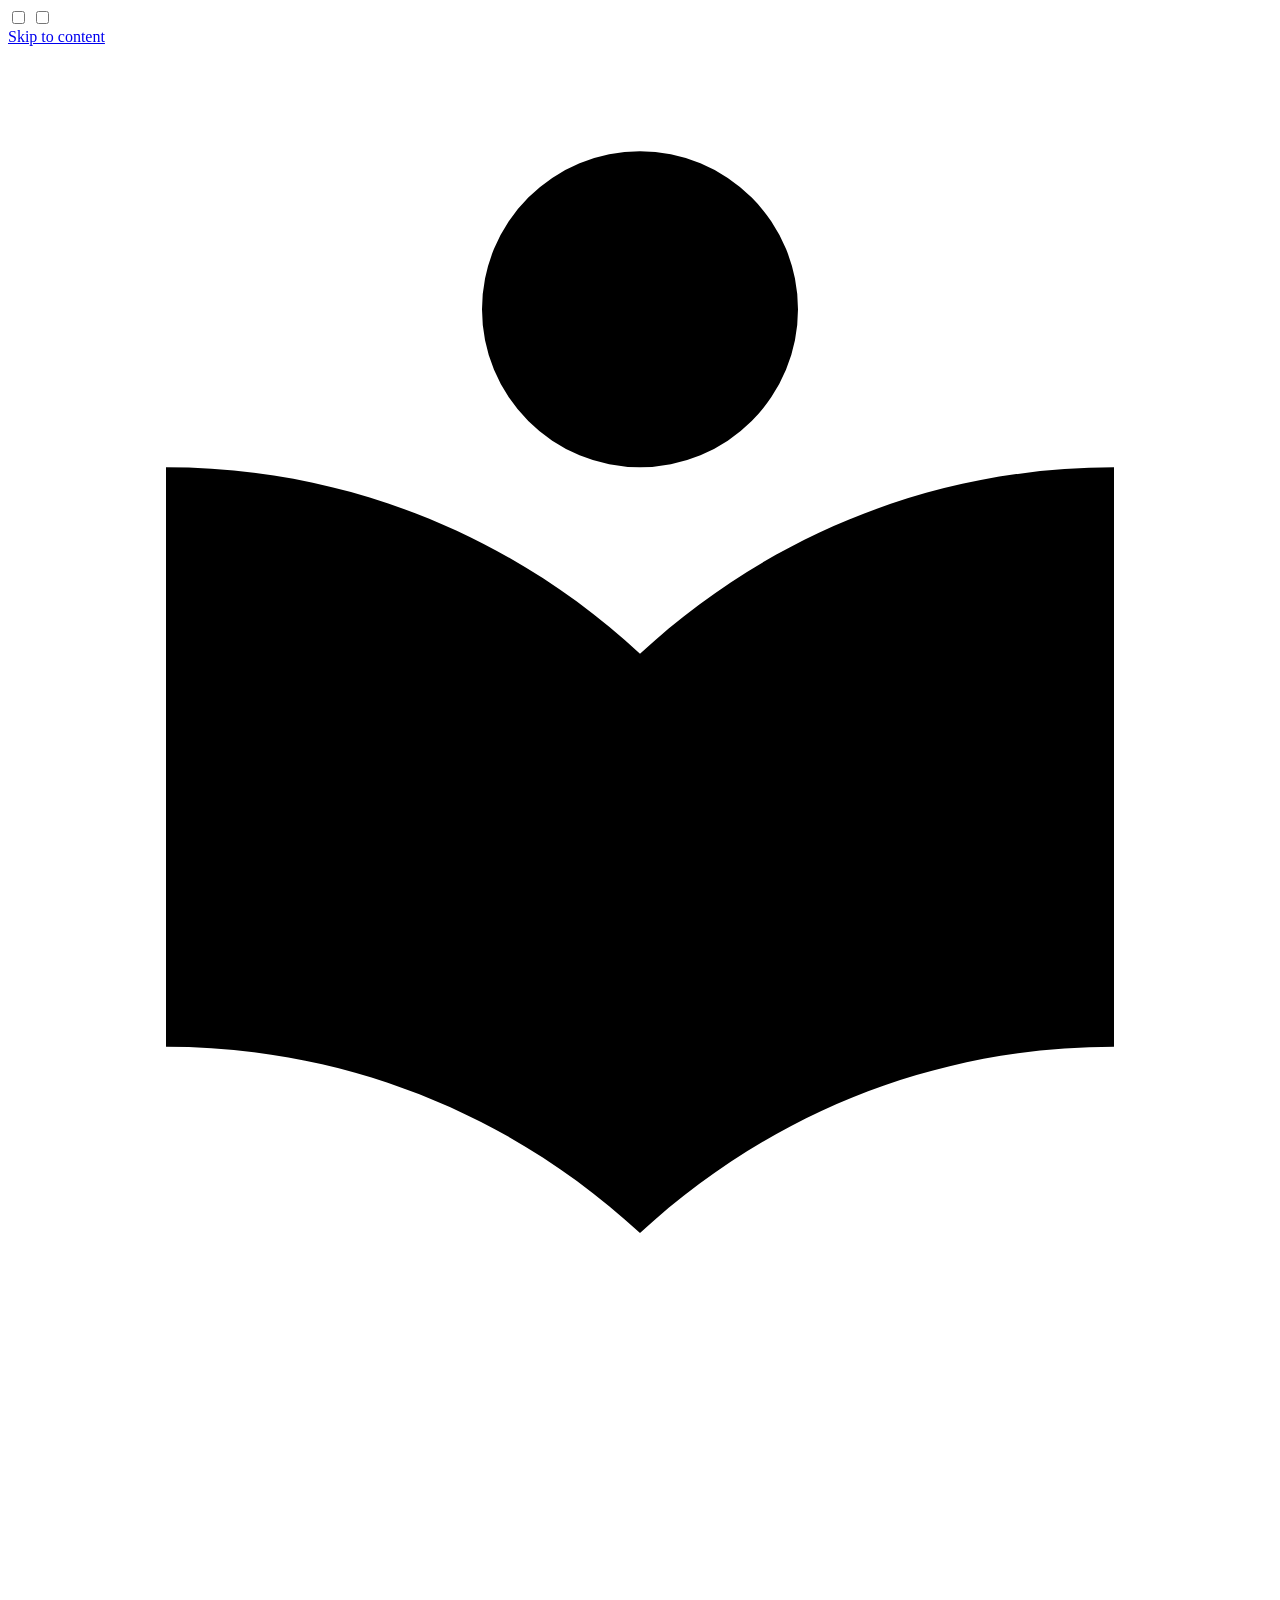
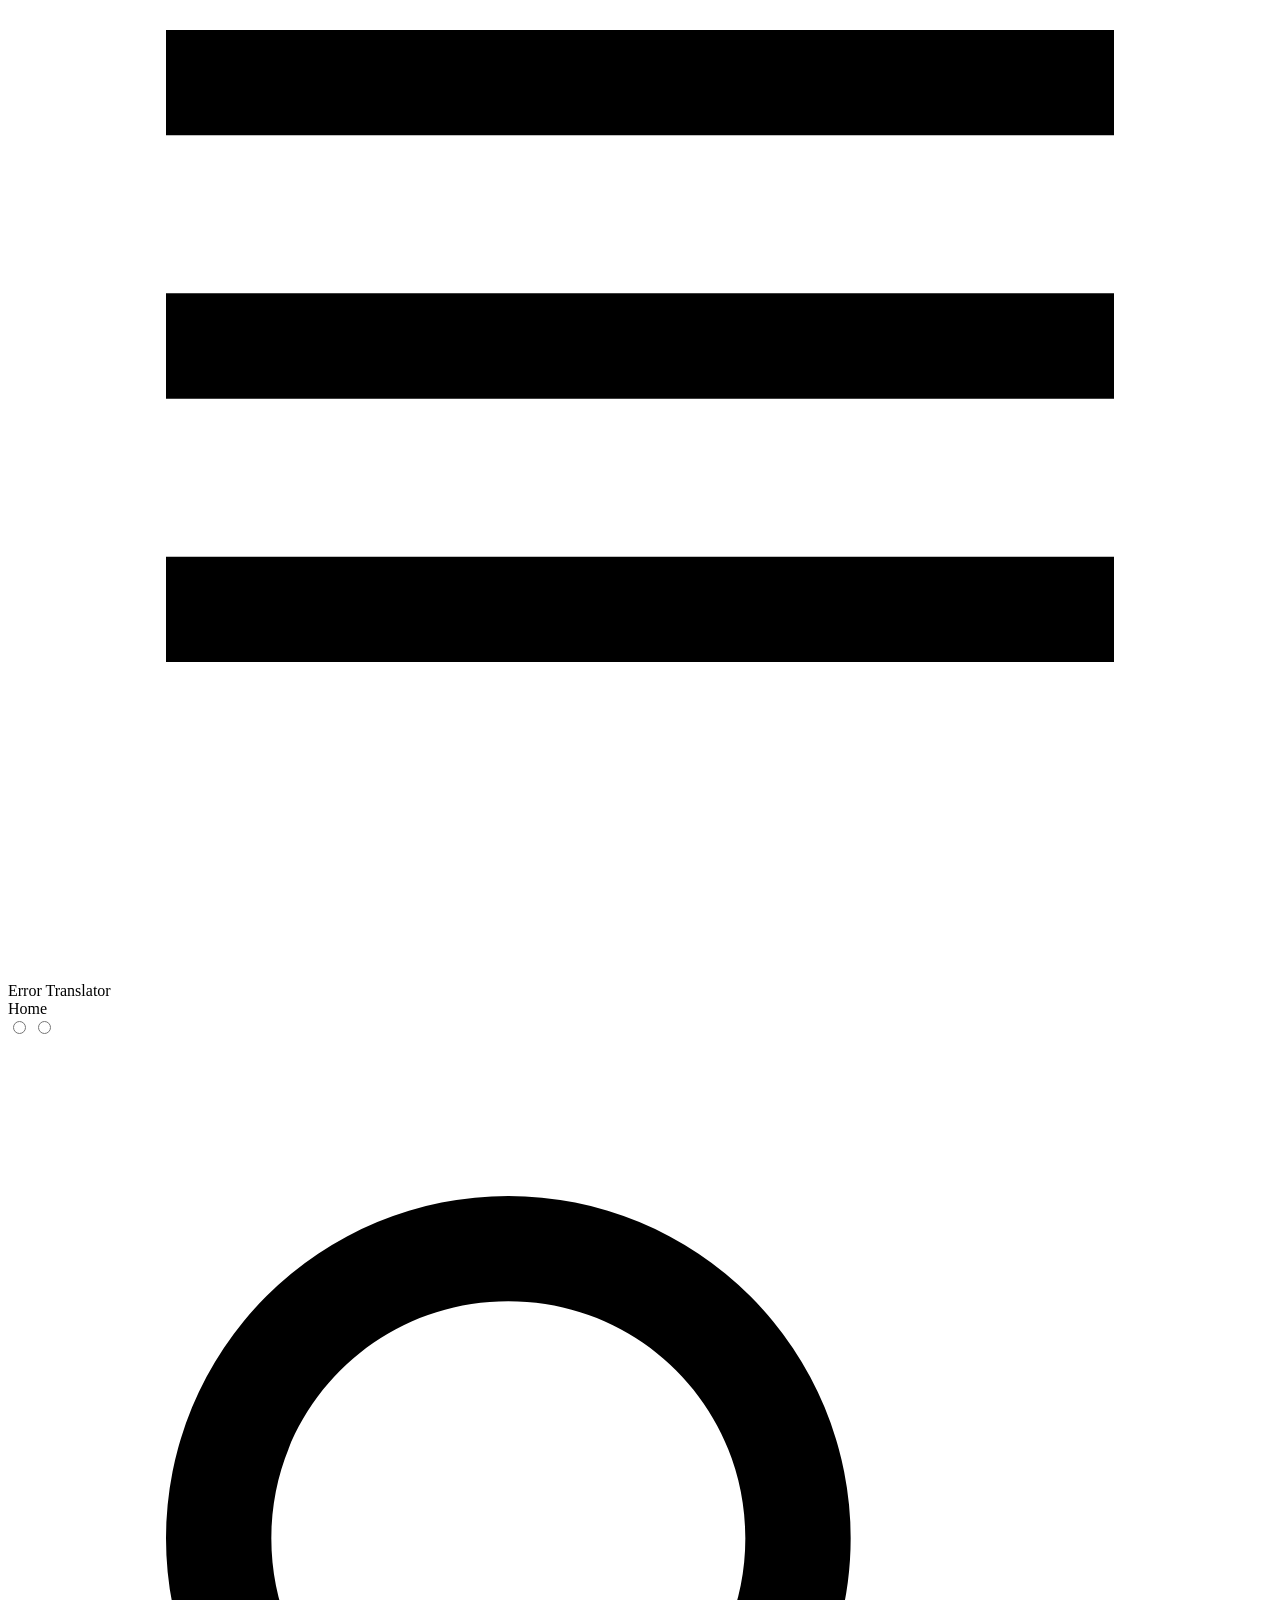
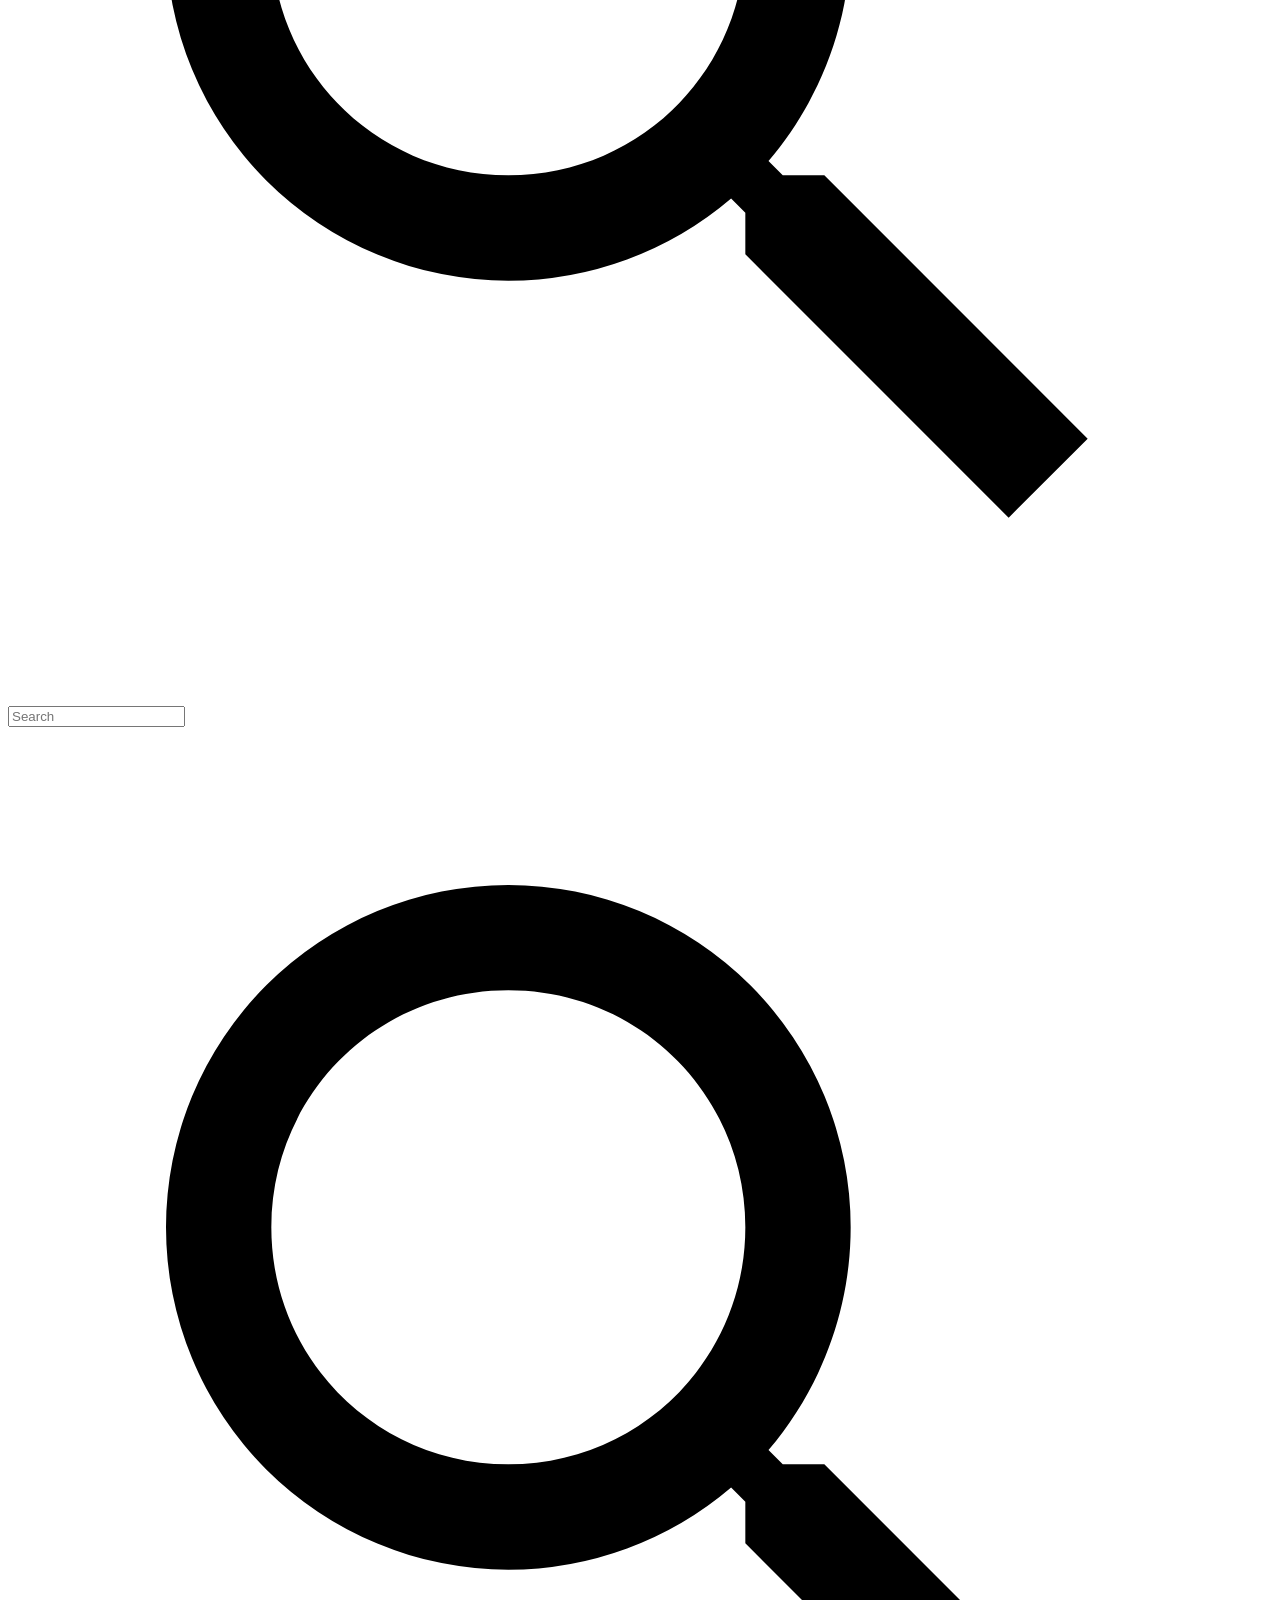
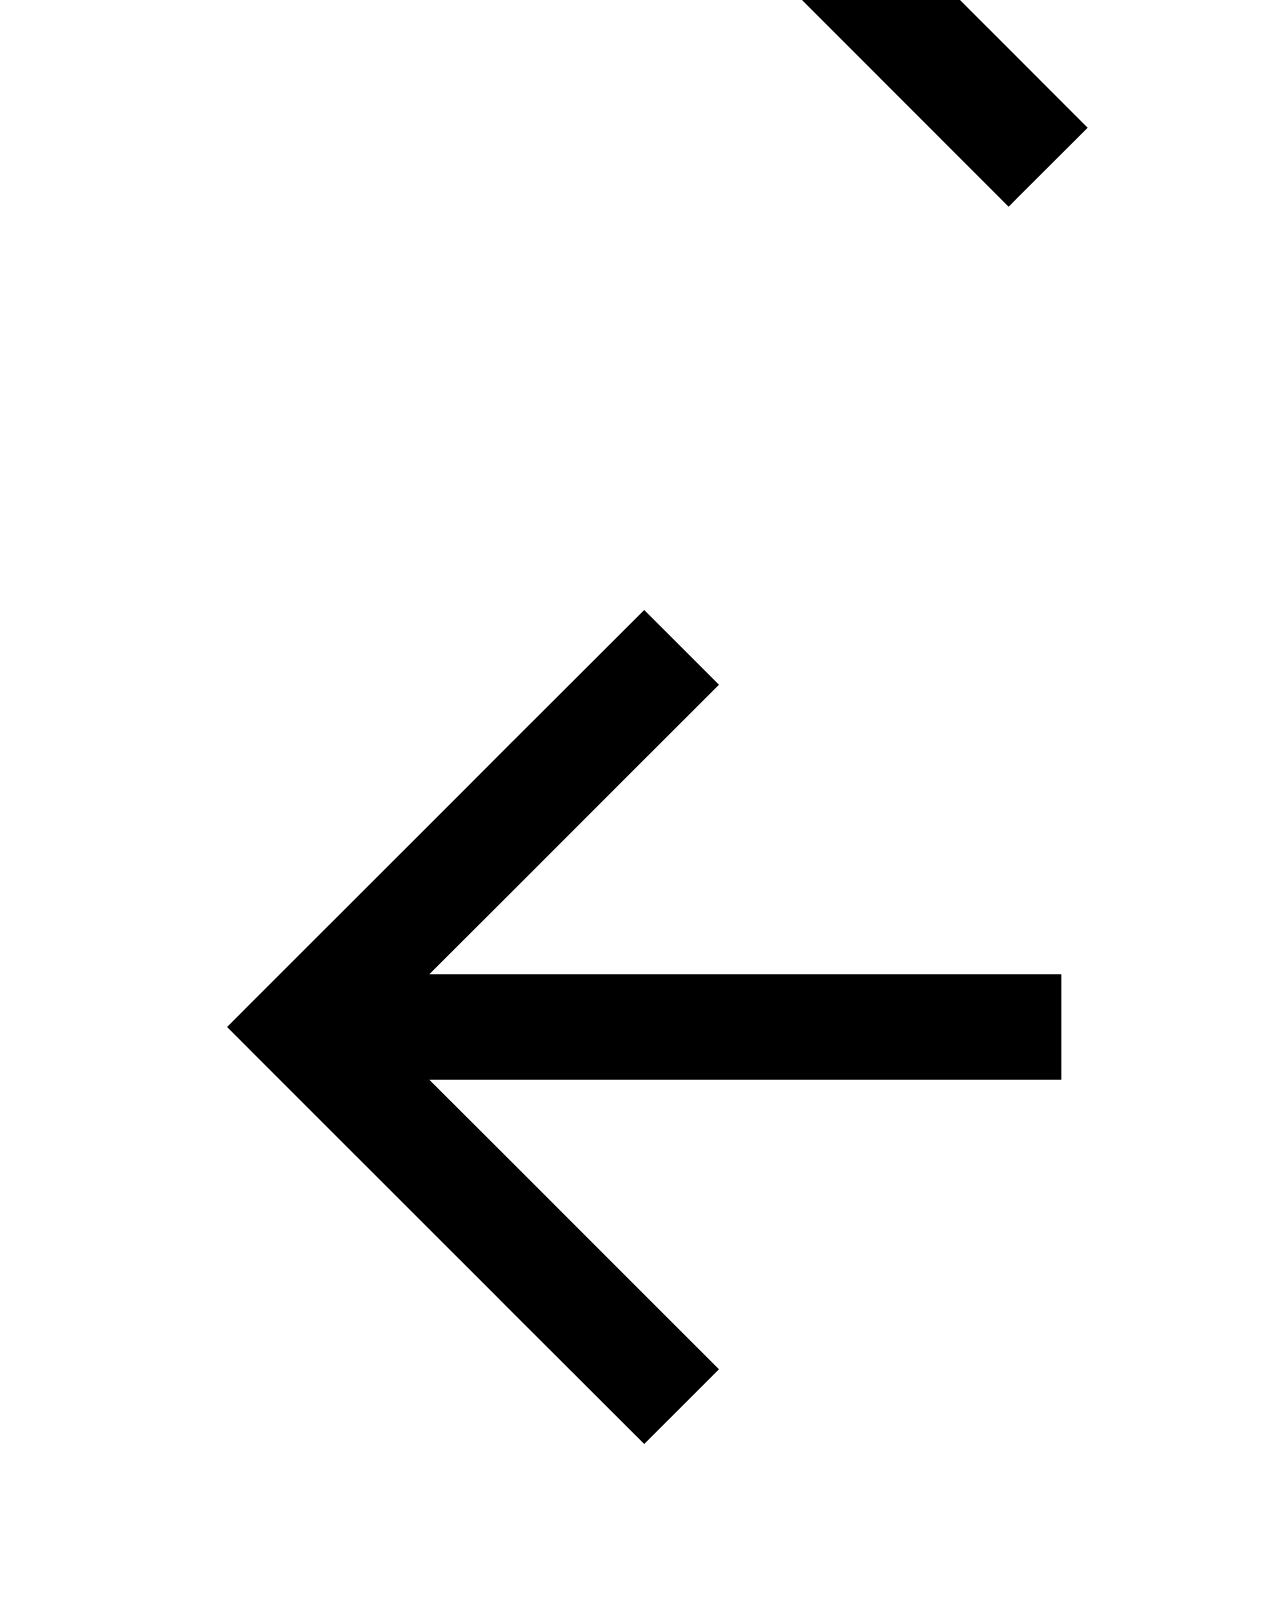
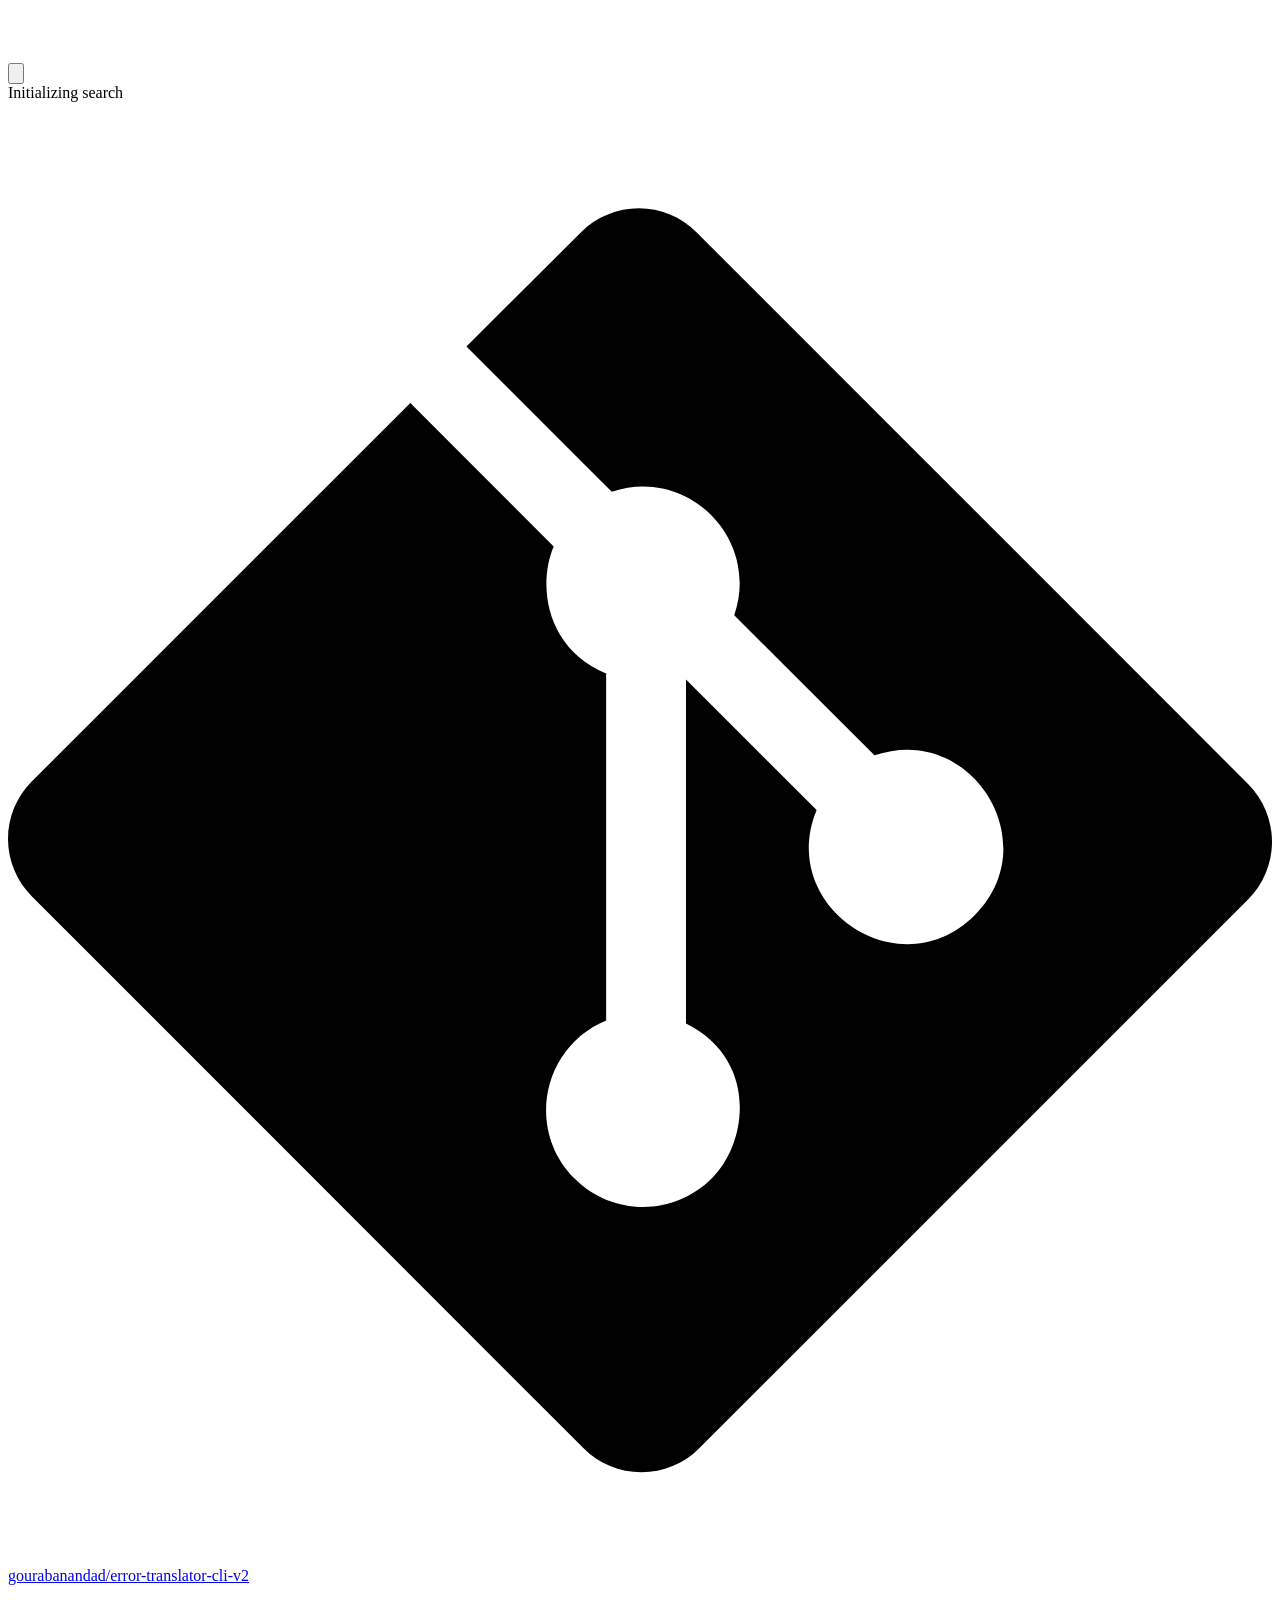
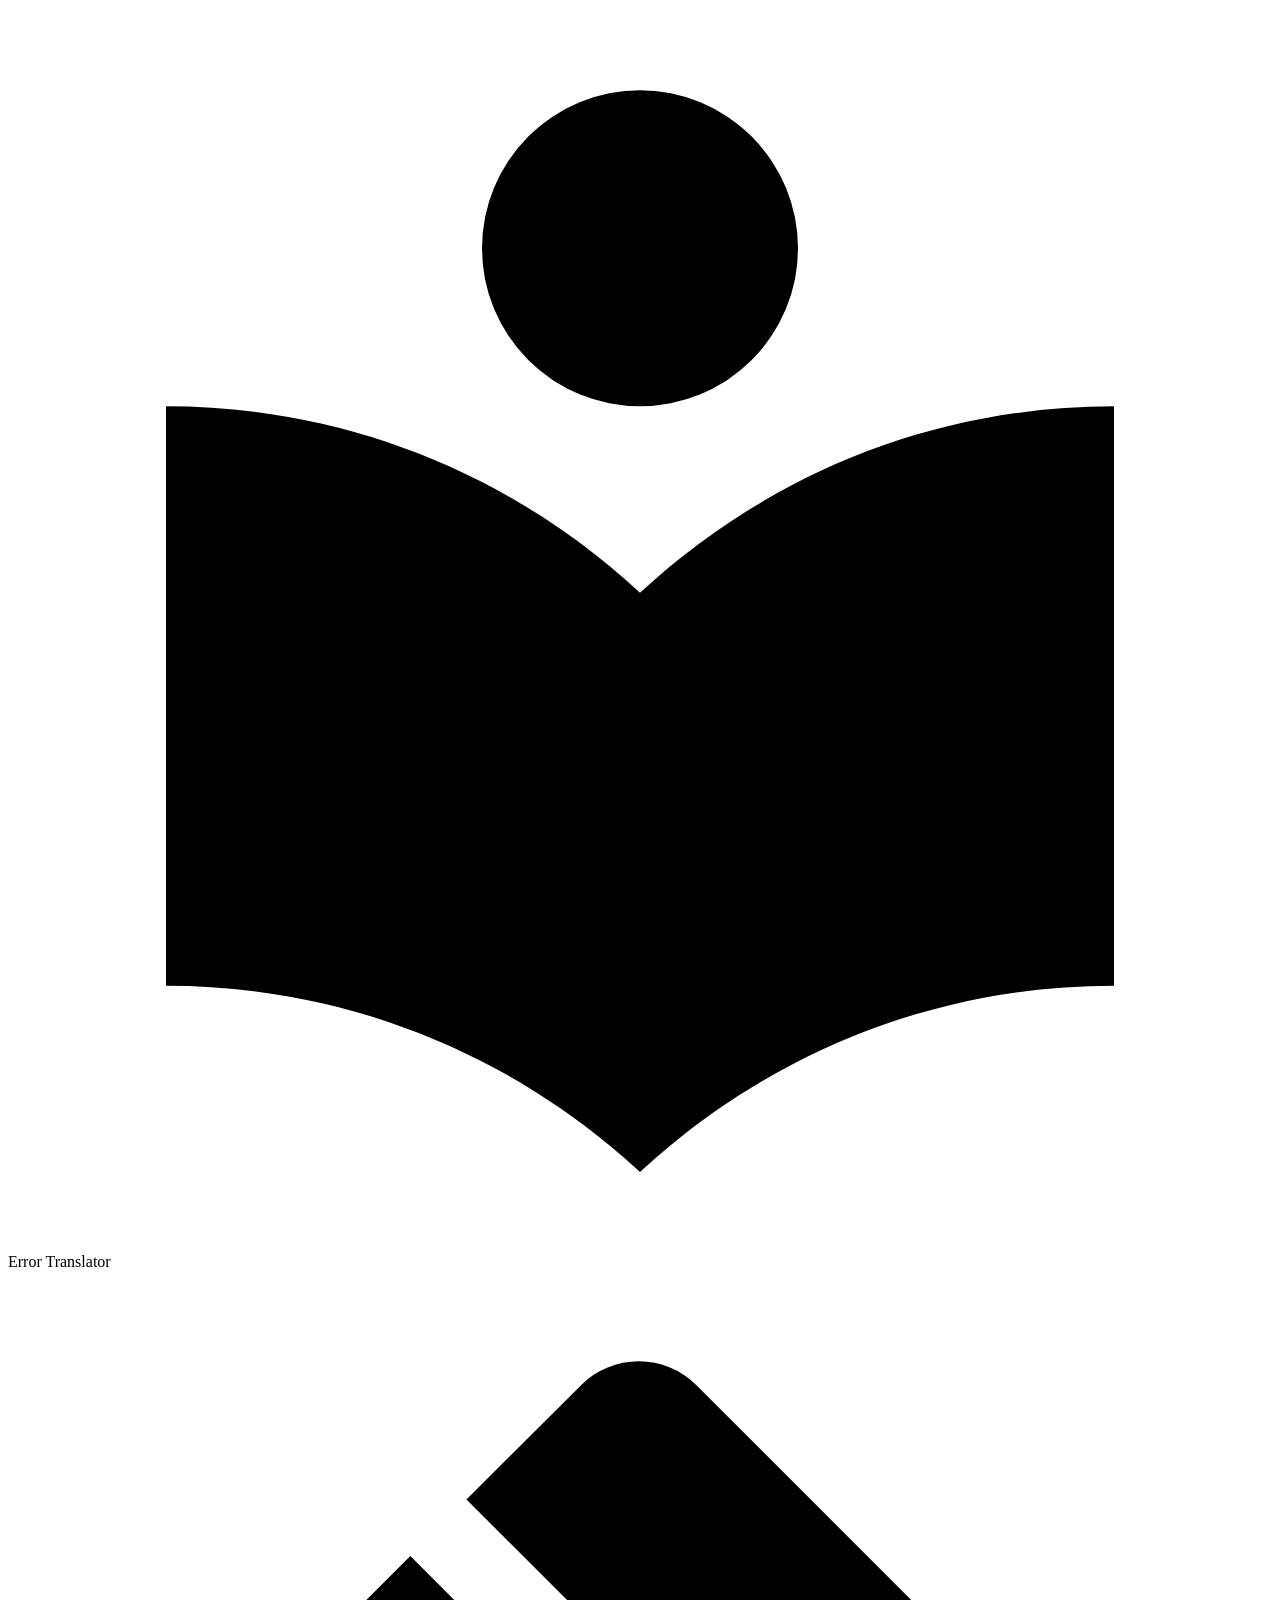
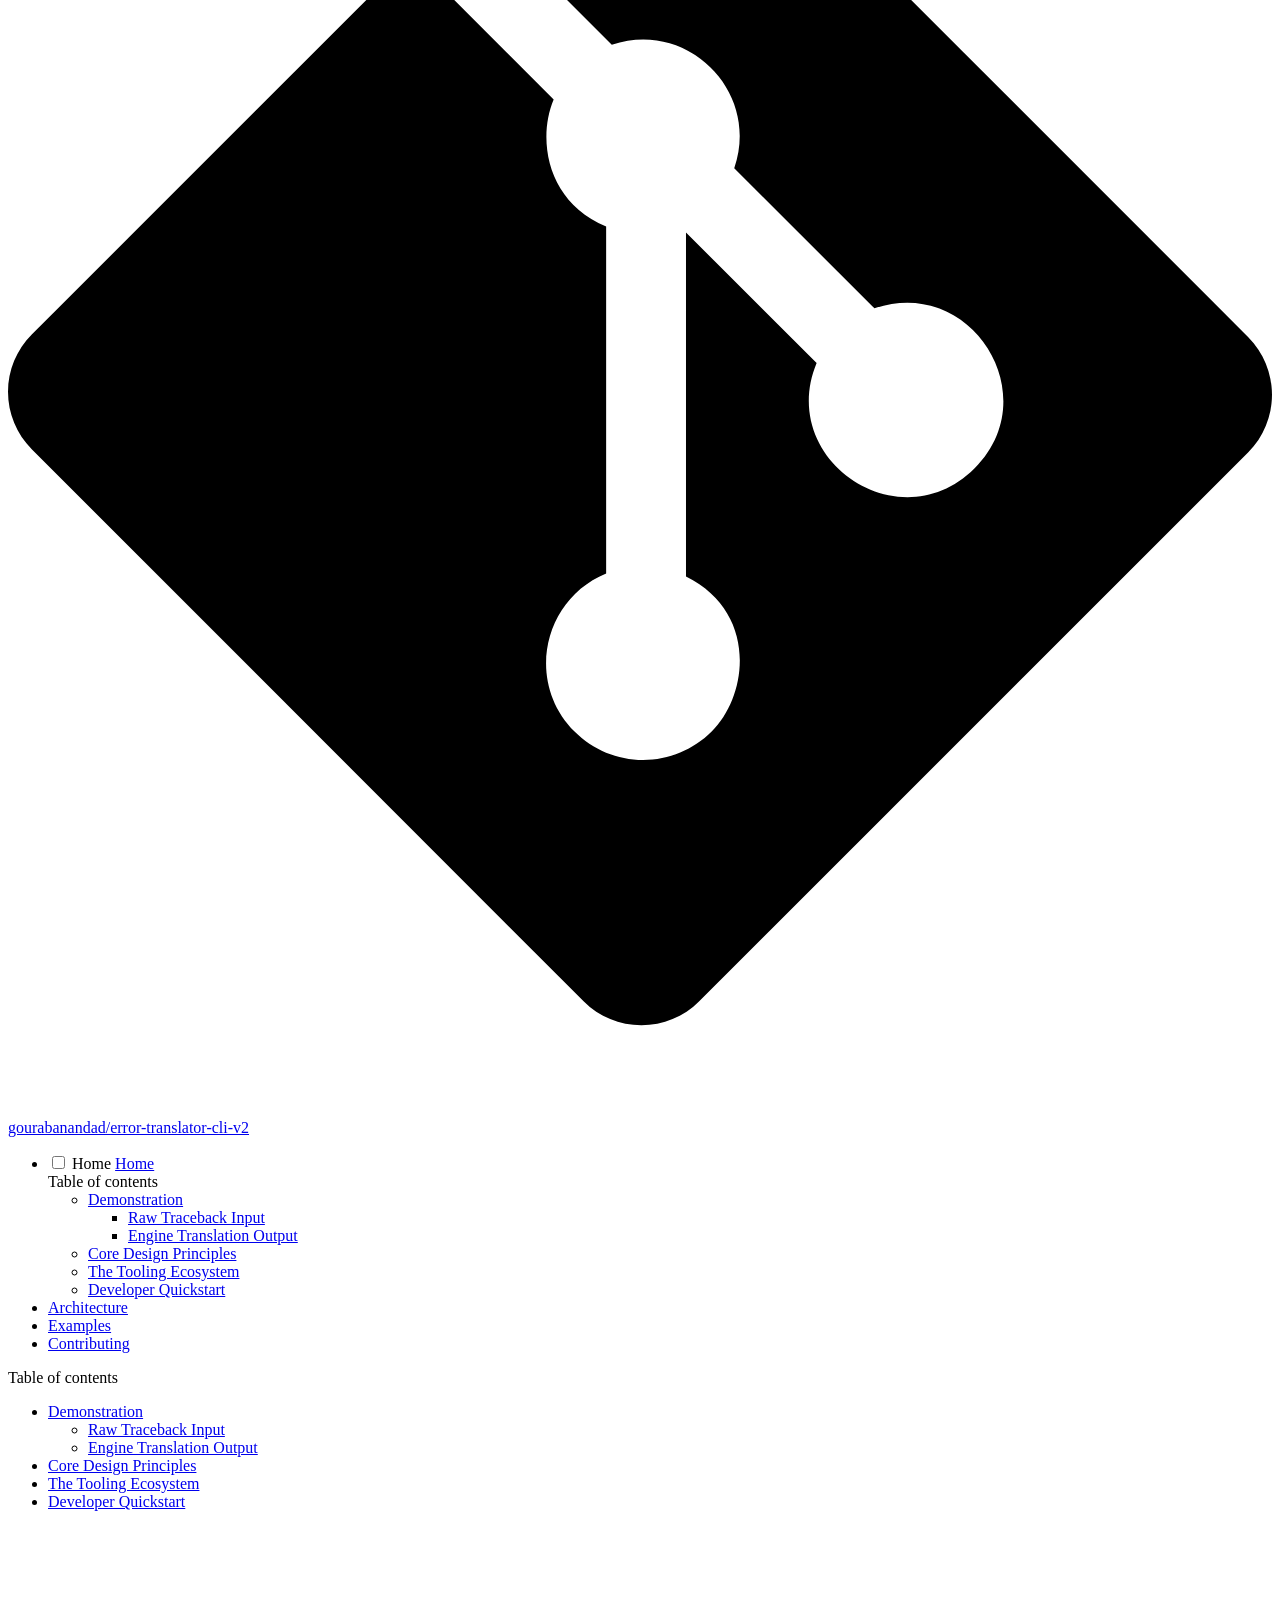
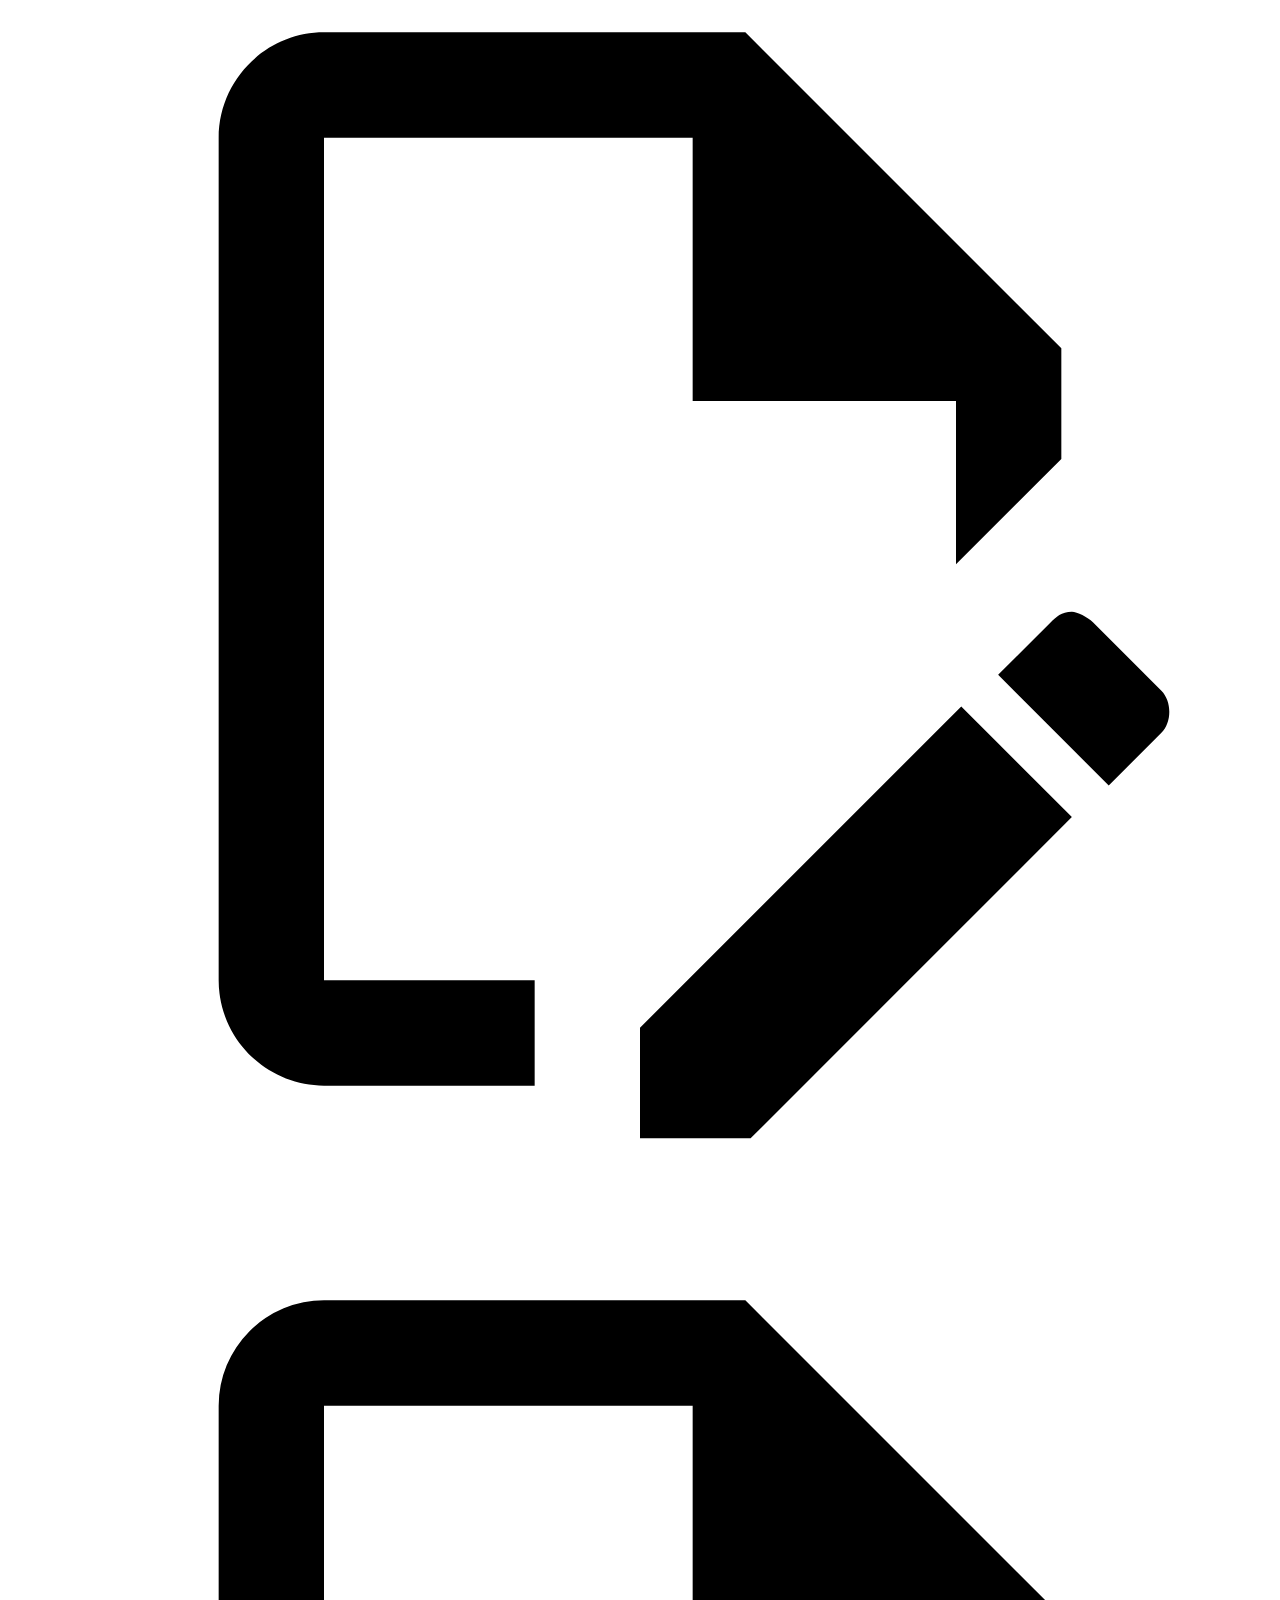
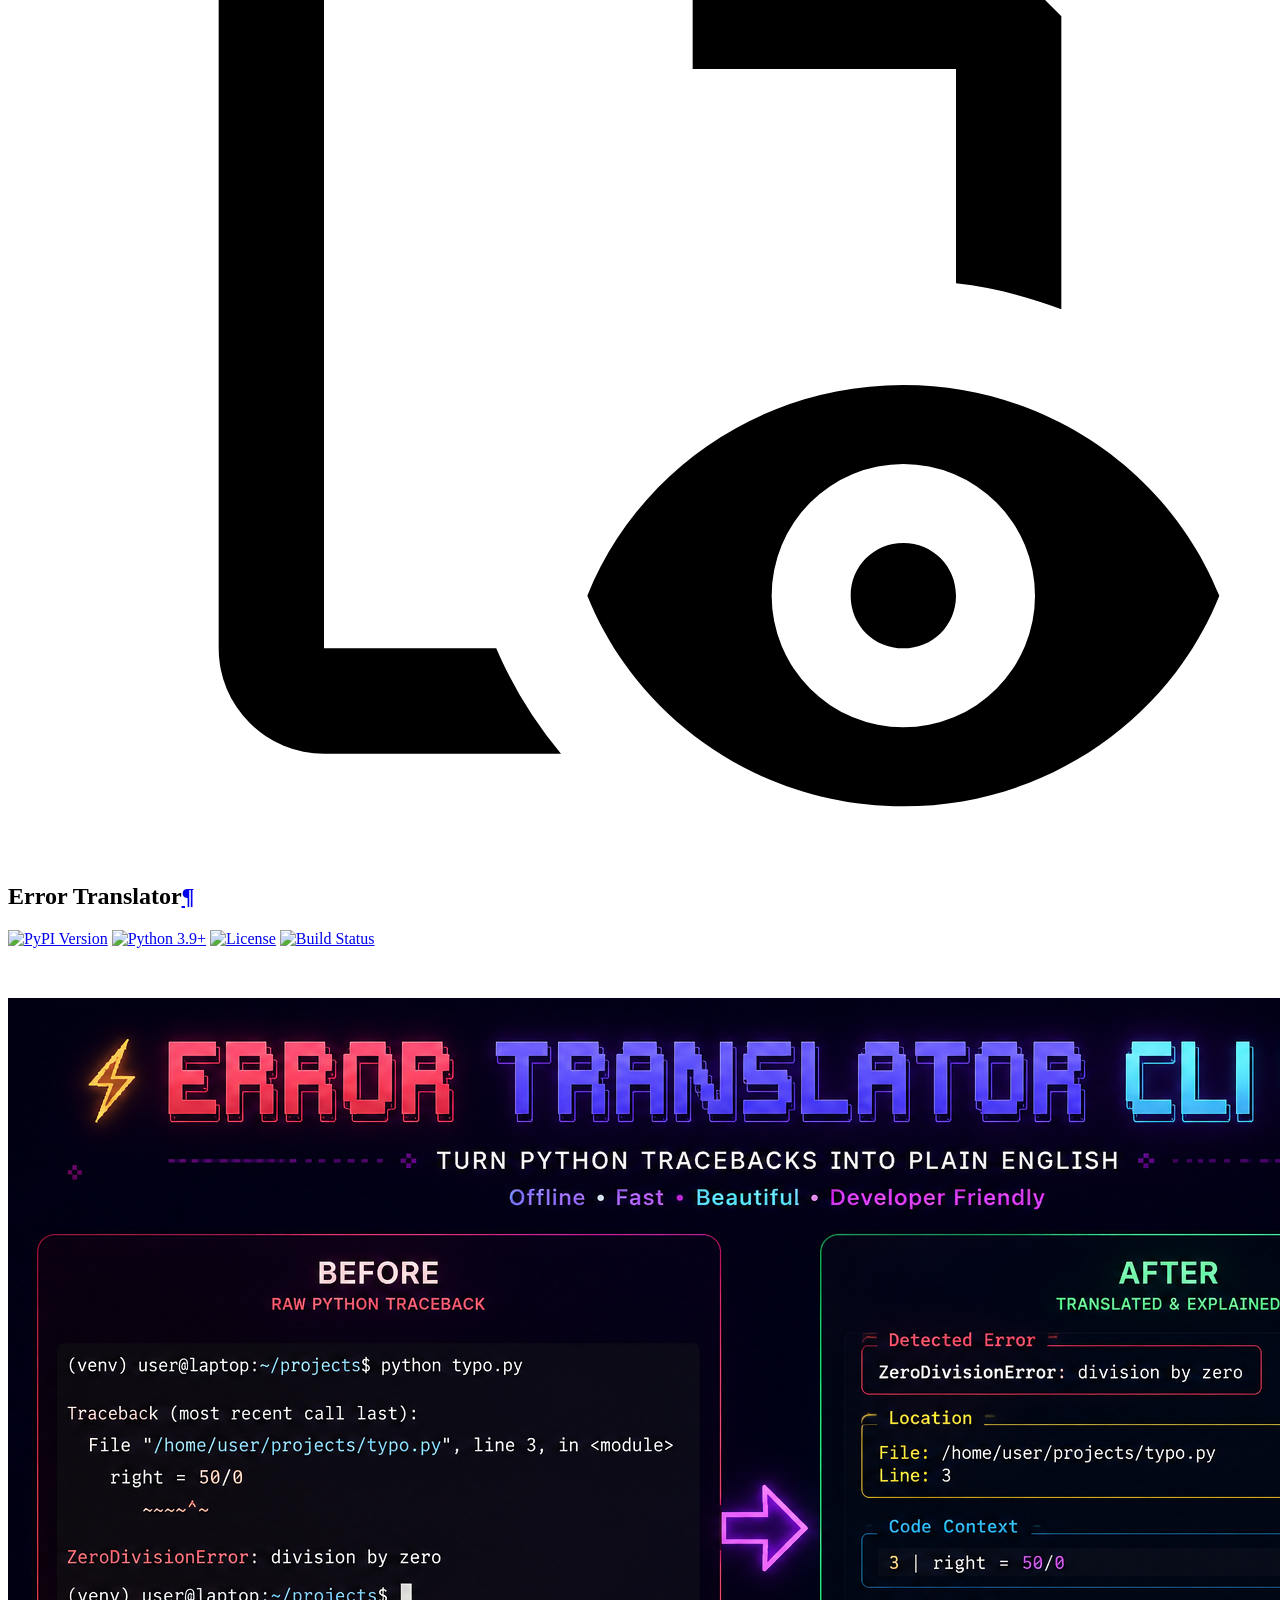
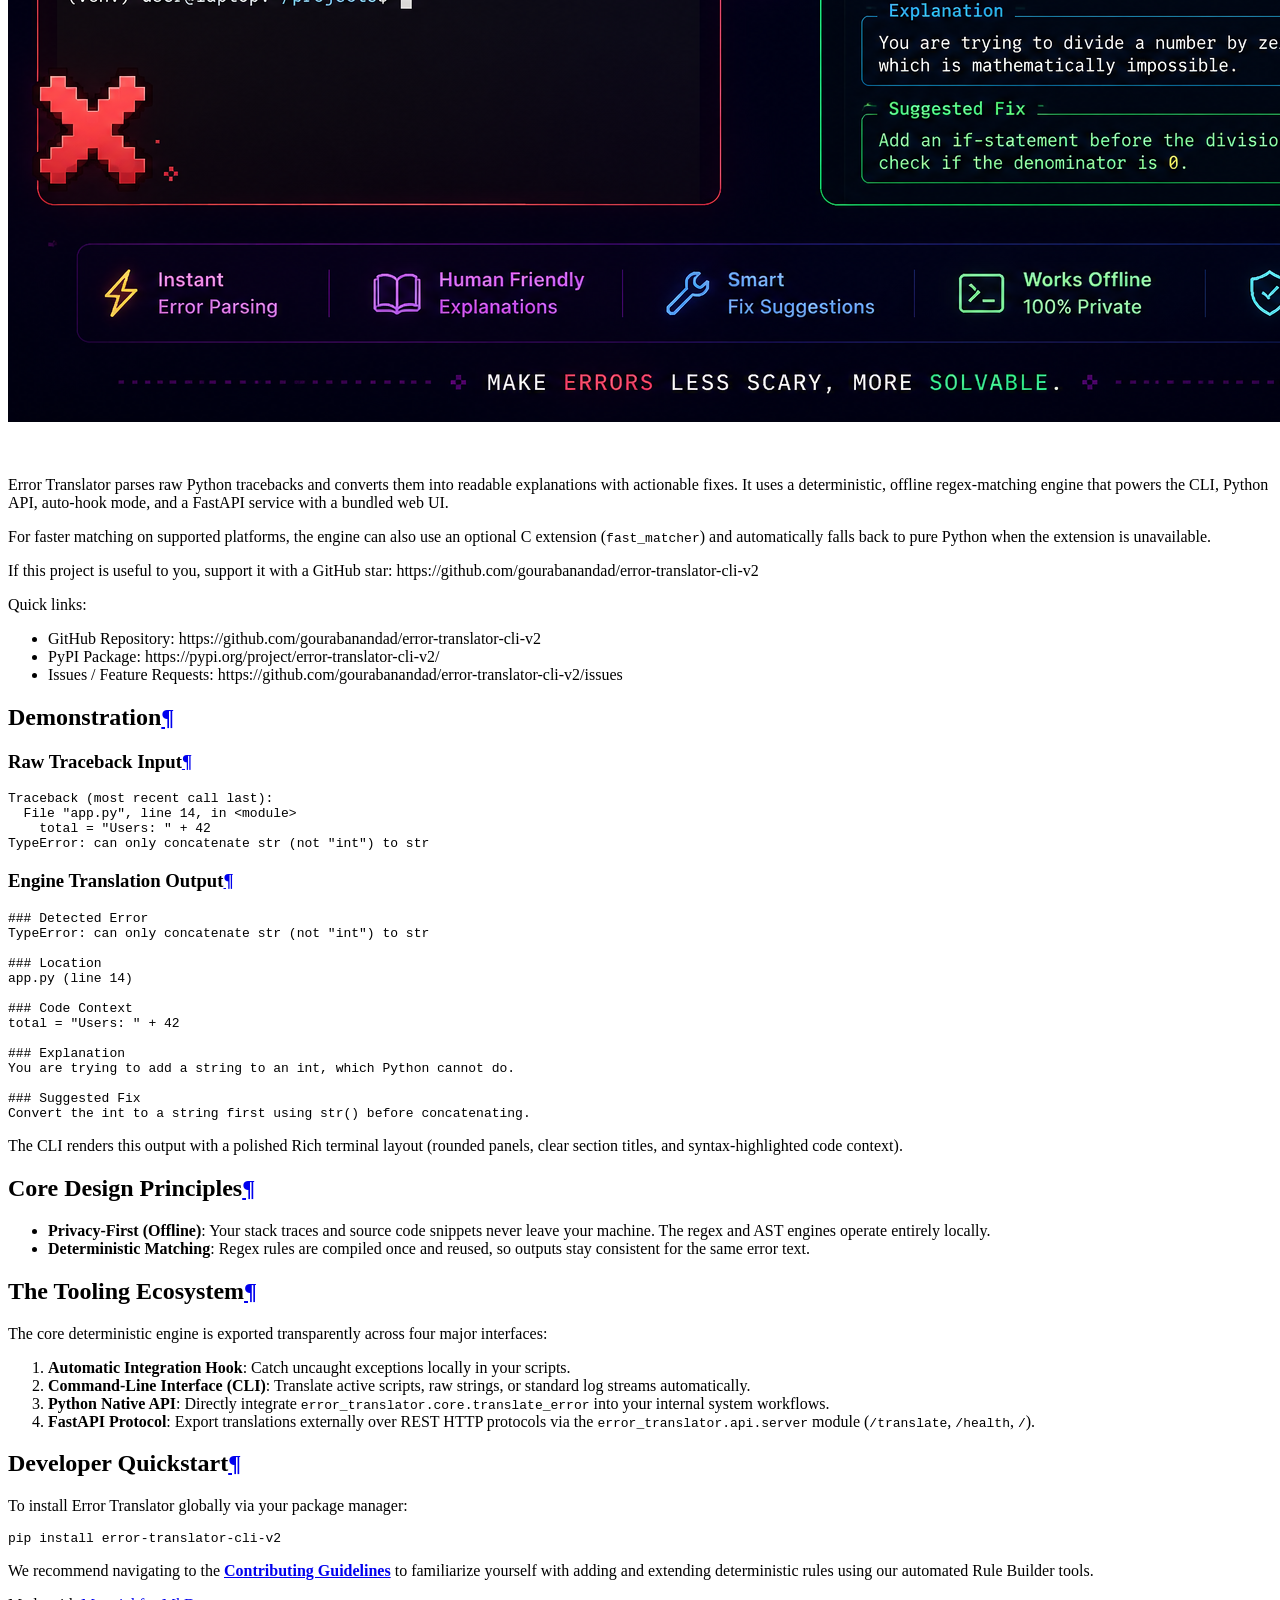
==== index.html @ 880eed09 "Deployed ca0ba0f with MkDocs version: 1.6.1" ====
<!doctype html>
<html lang="en" class="no-js">
  <head>
    
      <meta charset="utf-8">
      <meta name="viewport" content="width=device-width,initial-scale=1">
      
        <meta name="description" content="Python error translator and traceback explainer for developers. Convert Python exceptions into clear explanations and actionable fixes offline.">
      
      
        <meta name="author" content="Gourabananda Datta">
      
      
        <link rel="canonical" href="https://gourabanandad.github.io/error-translator-cli-v2/">
      
      
      
        <link rel="next" href="ARCHITECTURE/">
      
      
        
      
      
      <link rel="icon" href="assets/images/favicon.png">
      <meta name="generator" content="mkdocs-1.6.1, mkdocs-material-9.7.6">
    
    
      
        <title>Error Translator</title>
      
    
    
      <link rel="stylesheet" href="assets/stylesheets/main.484c7ddc.min.css">
      
        
        <link rel="stylesheet" href="assets/stylesheets/palette.ab4e12ef.min.css">
      
      


    
    
      
    
    
      
        
        
        <link rel="preconnect" href="https://fonts.gstatic.com" crossorigin>
        <link rel="stylesheet" href="https://fonts.googleapis.com/css?family=Roboto:300,300i,400,400i,700,700i%7CRoboto+Mono:400,400i,700,700i&display=fallback">
        <style>:root{--md-text-font:"Roboto";--md-code-font:"Roboto Mono"}</style>
      
    
    
    <script>__md_scope=new URL(".",location),__md_hash=e=>[...e].reduce(((e,_)=>(e<<5)-e+_.charCodeAt(0)),0),__md_get=(e,_=localStorage,t=__md_scope)=>JSON.parse(_.getItem(t.pathname+"."+e)),__md_set=(e,_,t=localStorage,a=__md_scope)=>{try{t.setItem(a.pathname+"."+e,JSON.stringify(_))}catch(e){}}</script>
    
      

    
    
  </head>
  
  
    
    
      
    
    
    
    
    <body dir="ltr" data-md-color-scheme="default" data-md-color-primary="slate" data-md-color-accent="blue">
  
    
    <input class="md-toggle" data-md-toggle="drawer" type="checkbox" id="__drawer" autocomplete="off">
    <input class="md-toggle" data-md-toggle="search" type="checkbox" id="__search" autocomplete="off">
    <label class="md-overlay" for="__drawer"></label>
    <div data-md-component="skip">
      
        
        <a href="#error-translator" class="md-skip">
          Skip to content
        </a>
      
    </div>
    <div data-md-component="announce">
      
    </div>
    
    
      

  

<header class="md-header md-header--shadow" data-md-component="header">
  <nav class="md-header__inner md-grid" aria-label="Header">
    <a href="." title="Error Translator" class="md-header__button md-logo" aria-label="Error Translator" data-md-component="logo">
      
  
  <svg xmlns="http://www.w3.org/2000/svg" viewBox="0 0 24 24"><path d="M12 8a3 3 0 0 0 3-3 3 3 0 0 0-3-3 3 3 0 0 0-3 3 3 3 0 0 0 3 3m0 3.54C9.64 9.35 6.5 8 3 8v11c3.5 0 6.64 1.35 9 3.54 2.36-2.19 5.5-3.54 9-3.54V8c-3.5 0-6.64 1.35-9 3.54"/></svg>

    </a>
    <label class="md-header__button md-icon" for="__drawer">
      
      <svg xmlns="http://www.w3.org/2000/svg" viewBox="0 0 24 24"><path d="M3 6h18v2H3zm0 5h18v2H3zm0 5h18v2H3z"/></svg>
    </label>
    <div class="md-header__title" data-md-component="header-title">
      <div class="md-header__ellipsis">
        <div class="md-header__topic">
          <span class="md-ellipsis">
            Error Translator
          </span>
        </div>
        <div class="md-header__topic" data-md-component="header-topic">
          <span class="md-ellipsis">
            
              Home
            
          </span>
        </div>
      </div>
    </div>
    
      
        <form class="md-header__option" data-md-component="palette">
  
    
    
    
    <input class="md-option" data-md-color-media="(prefers-color-scheme: light)" data-md-color-scheme="default" data-md-color-primary="slate" data-md-color-accent="blue"  aria-label="Switch to dark mode"  type="radio" name="__palette" id="__palette_0">
    
      <label class="md-header__button md-icon" title="Switch to dark mode" for="__palette_1" hidden>
        <svg xmlns="http://www.w3.org/2000/svg" viewBox="0 0 24 24"><path d="M12 8a4 4 0 0 0-4 4 4 4 0 0 0 4 4 4 4 0 0 0 4-4 4 4 0 0 0-4-4m0 10a6 6 0 0 1-6-6 6 6 0 0 1 6-6 6 6 0 0 1 6 6 6 6 0 0 1-6 6m8-9.31V4h-4.69L12 .69 8.69 4H4v4.69L.69 12 4 15.31V20h4.69L12 23.31 15.31 20H20v-4.69L23.31 12z"/></svg>
      </label>
    
  
    
    
    
    <input class="md-option" data-md-color-media="(prefers-color-scheme: dark)" data-md-color-scheme="slate" data-md-color-primary="slate" data-md-color-accent="blue"  aria-label="Switch to light mode"  type="radio" name="__palette" id="__palette_1">
    
      <label class="md-header__button md-icon" title="Switch to light mode" for="__palette_0" hidden>
        <svg xmlns="http://www.w3.org/2000/svg" viewBox="0 0 24 24"><path d="M12 18c-.89 0-1.74-.2-2.5-.55C11.56 16.5 13 14.42 13 12s-1.44-4.5-3.5-5.45C10.26 6.2 11.11 6 12 6a6 6 0 0 1 6 6 6 6 0 0 1-6 6m8-9.31V4h-4.69L12 .69 8.69 4H4v4.69L.69 12 4 15.31V20h4.69L12 23.31 15.31 20H20v-4.69L23.31 12z"/></svg>
      </label>
    
  
</form>
      
    
    
      <script>var palette=__md_get("__palette");if(palette&&palette.color){if("(prefers-color-scheme)"===palette.color.media){var media=matchMedia("(prefers-color-scheme: light)"),input=document.querySelector(media.matches?"[data-md-color-media='(prefers-color-scheme: light)']":"[data-md-color-media='(prefers-color-scheme: dark)']");palette.color.media=input.getAttribute("data-md-color-media"),palette.color.scheme=input.getAttribute("data-md-color-scheme"),palette.color.primary=input.getAttribute("data-md-color-primary"),palette.color.accent=input.getAttribute("data-md-color-accent")}for(var[key,value]of Object.entries(palette.color))document.body.setAttribute("data-md-color-"+key,value)}</script>
    
    
    
      
      
        <label class="md-header__button md-icon" for="__search">
          
          <svg xmlns="http://www.w3.org/2000/svg" viewBox="0 0 24 24"><path d="M9.5 3A6.5 6.5 0 0 1 16 9.5c0 1.61-.59 3.09-1.56 4.23l.27.27h.79l5 5-1.5 1.5-5-5v-.79l-.27-.27A6.52 6.52 0 0 1 9.5 16 6.5 6.5 0 0 1 3 9.5 6.5 6.5 0 0 1 9.5 3m0 2C7 5 5 7 5 9.5S7 14 9.5 14 14 12 14 9.5 12 5 9.5 5"/></svg>
        </label>
        <div class="md-search" data-md-component="search" role="dialog">
  <label class="md-search__overlay" for="__search"></label>
  <div class="md-search__inner" role="search">
    <form class="md-search__form" name="search">
      <input type="text" class="md-search__input" name="query" aria-label="Search" placeholder="Search" autocapitalize="off" autocorrect="off" autocomplete="off" spellcheck="false" data-md-component="search-query" required>
      <label class="md-search__icon md-icon" for="__search">
        
        <svg xmlns="http://www.w3.org/2000/svg" viewBox="0 0 24 24"><path d="M9.5 3A6.5 6.5 0 0 1 16 9.5c0 1.61-.59 3.09-1.56 4.23l.27.27h.79l5 5-1.5 1.5-5-5v-.79l-.27-.27A6.52 6.52 0 0 1 9.5 16 6.5 6.5 0 0 1 3 9.5 6.5 6.5 0 0 1 9.5 3m0 2C7 5 5 7 5 9.5S7 14 9.5 14 14 12 14 9.5 12 5 9.5 5"/></svg>
        
        <svg xmlns="http://www.w3.org/2000/svg" viewBox="0 0 24 24"><path d="M20 11v2H8l5.5 5.5-1.42 1.42L4.16 12l7.92-7.92L13.5 5.5 8 11z"/></svg>
      </label>
      <nav class="md-search__options" aria-label="Search">
        
        <button type="reset" class="md-search__icon md-icon" title="Clear" aria-label="Clear" tabindex="-1">
          
          <svg xmlns="http://www.w3.org/2000/svg" viewBox="0 0 24 24"><path d="M19 6.41 17.59 5 12 10.59 6.41 5 5 6.41 10.59 12 5 17.59 6.41 19 12 13.41 17.59 19 19 17.59 13.41 12z"/></svg>
        </button>
      </nav>
      
    </form>
    <div class="md-search__output">
      <div class="md-search__scrollwrap" tabindex="0" data-md-scrollfix>
        <div class="md-search-result" data-md-component="search-result">
          <div class="md-search-result__meta">
            Initializing search
          </div>
          <ol class="md-search-result__list" role="presentation"></ol>
        </div>
      </div>
    </div>
  </div>
</div>
      
    
    
      <div class="md-header__source">
        <a href="https://github.com/gourabanandad/error-translator-cli-v2" title="Go to repository" class="md-source" data-md-component="source">
  <div class="md-source__icon md-icon">
    
    <svg xmlns="http://www.w3.org/2000/svg" viewBox="0 0 448 512"><!--! Font Awesome Free 7.1.0 by @fontawesome - https://fontawesome.com License - https://fontawesome.com/license/free (Icons: CC BY 4.0, Fonts: SIL OFL 1.1, Code: MIT License) Copyright 2025 Fonticons, Inc.--><path d="M439.6 236.1 244 40.5c-5.4-5.5-12.8-8.5-20.4-8.5s-15 3-20.4 8.4L162.5 81l51.5 51.5c27.1-9.1 52.7 16.8 43.4 43.7l49.7 49.7c34.2-11.8 61.2 31 35.5 56.7-26.5 26.5-70.2-2.9-56-37.3L240.3 199v121.9c25.3 12.5 22.3 41.8 9.1 55-6.4 6.4-15.2 10.1-24.3 10.1s-17.8-3.6-24.3-10.1c-17.6-17.6-11.1-46.9 11.2-56v-123c-20.8-8.5-24.6-30.7-18.6-45L142.6 101 8.5 235.1C3 240.6 0 247.9 0 255.5s3 15 8.5 20.4l195.6 195.7c5.4 5.4 12.7 8.4 20.4 8.4s15-3 20.4-8.4l194.7-194.7c5.4-5.4 8.4-12.8 8.4-20.4s-3-15-8.4-20.4"/></svg>
  </div>
  <div class="md-source__repository">
    gourabanandad/error-translator-cli-v2
  </div>
</a>
      </div>
    
  </nav>
  
</header>
    
    <div class="md-container" data-md-component="container">
      
      
        
          
        
      
      <main class="md-main" data-md-component="main">
        <div class="md-main__inner md-grid">
          
            
              
              <div class="md-sidebar md-sidebar--primary" data-md-component="sidebar" data-md-type="navigation" >
                <div class="md-sidebar__scrollwrap">
                  <div class="md-sidebar__inner">
                    



<nav class="md-nav md-nav--primary" aria-label="Navigation" data-md-level="0">
  <label class="md-nav__title" for="__drawer">
    <a href="." title="Error Translator" class="md-nav__button md-logo" aria-label="Error Translator" data-md-component="logo">
      
  
  <svg xmlns="http://www.w3.org/2000/svg" viewBox="0 0 24 24"><path d="M12 8a3 3 0 0 0 3-3 3 3 0 0 0-3-3 3 3 0 0 0-3 3 3 3 0 0 0 3 3m0 3.54C9.64 9.35 6.5 8 3 8v11c3.5 0 6.64 1.35 9 3.54 2.36-2.19 5.5-3.54 9-3.54V8c-3.5 0-6.64 1.35-9 3.54"/></svg>

    </a>
    Error Translator
  </label>
  
    <div class="md-nav__source">
      <a href="https://github.com/gourabanandad/error-translator-cli-v2" title="Go to repository" class="md-source" data-md-component="source">
  <div class="md-source__icon md-icon">
    
    <svg xmlns="http://www.w3.org/2000/svg" viewBox="0 0 448 512"><!--! Font Awesome Free 7.1.0 by @fontawesome - https://fontawesome.com License - https://fontawesome.com/license/free (Icons: CC BY 4.0, Fonts: SIL OFL 1.1, Code: MIT License) Copyright 2025 Fonticons, Inc.--><path d="M439.6 236.1 244 40.5c-5.4-5.5-12.8-8.5-20.4-8.5s-15 3-20.4 8.4L162.5 81l51.5 51.5c27.1-9.1 52.7 16.8 43.4 43.7l49.7 49.7c34.2-11.8 61.2 31 35.5 56.7-26.5 26.5-70.2-2.9-56-37.3L240.3 199v121.9c25.3 12.5 22.3 41.8 9.1 55-6.4 6.4-15.2 10.1-24.3 10.1s-17.8-3.6-24.3-10.1c-17.6-17.6-11.1-46.9 11.2-56v-123c-20.8-8.5-24.6-30.7-18.6-45L142.6 101 8.5 235.1C3 240.6 0 247.9 0 255.5s3 15 8.5 20.4l195.6 195.7c5.4 5.4 12.7 8.4 20.4 8.4s15-3 20.4-8.4l194.7-194.7c5.4-5.4 8.4-12.8 8.4-20.4s-3-15-8.4-20.4"/></svg>
  </div>
  <div class="md-source__repository">
    gourabanandad/error-translator-cli-v2
  </div>
</a>
    </div>
  
  <ul class="md-nav__list" data-md-scrollfix>
    
      
      
  
  
    
  
  
  
    <li class="md-nav__item md-nav__item--active">
      
      <input class="md-nav__toggle md-toggle" type="checkbox" id="__toc">
      
      
        
      
      
        <label class="md-nav__link md-nav__link--active" for="__toc">
          
  
  
  <span class="md-ellipsis">
    
  
    Home
  

    
  </span>
  
  

          <span class="md-nav__icon md-icon"></span>
        </label>
      
      <a href="." class="md-nav__link md-nav__link--active">
        
  
  
  <span class="md-ellipsis">
    
  
    Home
  

    
  </span>
  
  

      </a>
      
        

<nav class="md-nav md-nav--secondary" aria-label="Table of contents">
  
  
  
    
  
  
    <label class="md-nav__title" for="__toc">
      <span class="md-nav__icon md-icon"></span>
      Table of contents
    </label>
    <ul class="md-nav__list" data-md-component="toc" data-md-scrollfix>
      
        <li class="md-nav__item">
  <a href="#demonstration" class="md-nav__link">
    <span class="md-ellipsis">
      
        Demonstration
      
    </span>
  </a>
  
    <nav class="md-nav" aria-label="Demonstration">
      <ul class="md-nav__list">
        
          <li class="md-nav__item">
  <a href="#raw-traceback-input" class="md-nav__link">
    <span class="md-ellipsis">
      
        Raw Traceback Input
      
    </span>
  </a>
  
</li>
        
          <li class="md-nav__item">
  <a href="#engine-translation-output" class="md-nav__link">
    <span class="md-ellipsis">
      
        Engine Translation Output
      
    </span>
  </a>
  
</li>
        
      </ul>
    </nav>
  
</li>
      
        <li class="md-nav__item">
  <a href="#core-design-principles" class="md-nav__link">
    <span class="md-ellipsis">
      
        Core Design Principles
      
    </span>
  </a>
  
</li>
      
        <li class="md-nav__item">
  <a href="#the-tooling-ecosystem" class="md-nav__link">
    <span class="md-ellipsis">
      
        The Tooling Ecosystem
      
    </span>
  </a>
  
</li>
      
        <li class="md-nav__item">
  <a href="#developer-quickstart" class="md-nav__link">
    <span class="md-ellipsis">
      
        Developer Quickstart
      
    </span>
  </a>
  
</li>
      
    </ul>
  
</nav>
      
    </li>
  

    
      
      
  
  
  
  
    <li class="md-nav__item">
      <a href="ARCHITECTURE/" class="md-nav__link">
        
  
  
  <span class="md-ellipsis">
    
  
    Architecture
  

    
  </span>
  
  

      </a>
    </li>
  

    
      
      
  
  
  
  
    <li class="md-nav__item">
      <a href="examples/" class="md-nav__link">
        
  
  
  <span class="md-ellipsis">
    
  
    Examples
  

    
  </span>
  
  

      </a>
    </li>
  

    
      
      
  
  
  
  
    <li class="md-nav__item">
      <a href="CONTRIBUTING/" class="md-nav__link">
        
  
  
  <span class="md-ellipsis">
    
  
    Contributing
  

    
  </span>
  
  

      </a>
    </li>
  

    
  </ul>
</nav>
                  </div>
                </div>
              </div>
            
            
              
              <div class="md-sidebar md-sidebar--secondary" data-md-component="sidebar" data-md-type="toc" >
                <div class="md-sidebar__scrollwrap">
                  <div class="md-sidebar__inner">
                    

<nav class="md-nav md-nav--secondary" aria-label="Table of contents">
  
  
  
    
  
  
    <label class="md-nav__title" for="__toc">
      <span class="md-nav__icon md-icon"></span>
      Table of contents
    </label>
    <ul class="md-nav__list" data-md-component="toc" data-md-scrollfix>
      
        <li class="md-nav__item">
  <a href="#demonstration" class="md-nav__link">
    <span class="md-ellipsis">
      
        Demonstration
      
    </span>
  </a>
  
    <nav class="md-nav" aria-label="Demonstration">
      <ul class="md-nav__list">
        
          <li class="md-nav__item">
  <a href="#raw-traceback-input" class="md-nav__link">
    <span class="md-ellipsis">
      
        Raw Traceback Input
      
    </span>
  </a>
  
</li>
        
          <li class="md-nav__item">
  <a href="#engine-translation-output" class="md-nav__link">
    <span class="md-ellipsis">
      
        Engine Translation Output
      
    </span>
  </a>
  
</li>
        
      </ul>
    </nav>
  
</li>
      
        <li class="md-nav__item">
  <a href="#core-design-principles" class="md-nav__link">
    <span class="md-ellipsis">
      
        Core Design Principles
      
    </span>
  </a>
  
</li>
      
        <li class="md-nav__item">
  <a href="#the-tooling-ecosystem" class="md-nav__link">
    <span class="md-ellipsis">
      
        The Tooling Ecosystem
      
    </span>
  </a>
  
</li>
      
        <li class="md-nav__item">
  <a href="#developer-quickstart" class="md-nav__link">
    <span class="md-ellipsis">
      
        Developer Quickstart
      
    </span>
  </a>
  
</li>
      
    </ul>
  
</nav>
                  </div>
                </div>
              </div>
            
          
          
            <div class="md-content" data-md-component="content">
              
              <article class="md-content__inner md-typeset">
                
                  


  
    <a href="https://github.com/gourabanandad/error-translator-cli-v2/edit/master/docs/index.md" title="Edit this page" class="md-content__button md-icon" rel="edit">
      
      <svg xmlns="http://www.w3.org/2000/svg" viewBox="0 0 24 24"><path d="M10 20H6V4h7v5h5v3.1l2-2V8l-6-6H6c-1.1 0-2 .9-2 2v16c0 1.1.9 2 2 2h4zm10.2-7c.1 0 .3.1.4.2l1.3 1.3c.2.2.2.6 0 .8l-1 1-2.1-2.1 1-1c.1-.1.2-.2.4-.2m0 3.9L14.1 23H12v-2.1l6.1-6.1z"/></svg>
    </a>
  
  
    
      
    
    <a href="https://github.com/gourabanandad/error-translator-cli-v2/raw/master/docs/index.md" title="View source of this page" class="md-content__button md-icon">
      
      <svg xmlns="http://www.w3.org/2000/svg" viewBox="0 0 24 24"><path d="M17 18c.56 0 1 .44 1 1s-.44 1-1 1-1-.44-1-1 .44-1 1-1m0-3c-2.73 0-5.06 1.66-6 4 .94 2.34 3.27 4 6 4s5.06-1.66 6-4c-.94-2.34-3.27-4-6-4m0 6.5a2.5 2.5 0 0 1-2.5-2.5 2.5 2.5 0 0 1 2.5-2.5 2.5 2.5 0 0 1 2.5 2.5 2.5 2.5 0 0 1-2.5 2.5M9.27 20H6V4h7v5h5v4.07c.7.08 1.36.25 2 .49V8l-6-6H6a2 2 0 0 0-2 2v16a2 2 0 0 0 2 2h4.5a8.2 8.2 0 0 1-1.23-2"/></svg>
    </a>
  


<h1 id="error-translator">Error Translator<a class="headerlink" href="#error-translator" title="Permanent link">&para;</a></h1>
<div align="left">
  <a href="https://pypi.org/project/error-translator-cli-v2/"><img alt="PyPI Version" src="https://img.shields.io/pypi/v/error-translator-cli-v2.svg"></a>
  <a href="https://pypi.org/project/error-translator-cli-v2/"><img alt="Python 3.9+" src="https://img.shields.io/badge/python-3.9%2B-blue.svg"></a>
  <a href="https://github.com/gourabanandad/error-translator-cli-v2"><img alt="License" src="https://img.shields.io/github/license/gourabanandad/error-translator-cli-v2.svg"></a>
  <a href="https://github.com/gourabanandad/error-translator-cli-v2/actions/workflows/ci.yml"><img alt="Build Status" src="https://img.shields.io/github/actions/workflow/status/gourabanandad/error-translator-cli-v2/ci.yml?branch=master&label=build"></a>
</div>

<p><br></p>
<p><img alt="Error Translator CLI V2 demo banner" src="assets/images/banner.png" /></p>
<p><br></p>
<p>Error Translator parses raw Python tracebacks and converts them into readable explanations with actionable fixes. It uses a deterministic, offline regex-matching engine that powers the CLI, Python API, auto-hook mode, and a FastAPI service with a bundled web UI.</p>
<p>For faster matching on supported platforms, the engine can also use an optional C extension (<code>fast_matcher</code>) and automatically falls back to pure Python when the extension is unavailable.</p>
<p>If this project is useful to you, support it with a GitHub star: https://github.com/gourabanandad/error-translator-cli-v2</p>
<p>Quick links:</p>
<ul>
<li>GitHub Repository: https://github.com/gourabanandad/error-translator-cli-v2</li>
<li>PyPI Package: https://pypi.org/project/error-translator-cli-v2/</li>
<li>Issues / Feature Requests: https://github.com/gourabanandad/error-translator-cli-v2/issues</li>
</ul>
<h2 id="demonstration">Demonstration<a class="headerlink" href="#demonstration" title="Permanent link">&para;</a></h2>
<h3 id="raw-traceback-input">Raw Traceback Input<a class="headerlink" href="#raw-traceback-input" title="Permanent link">&para;</a></h3>
<div class="highlight"><pre><span></span><code><a id="__codelineno-0-1" name="__codelineno-0-1" href="#__codelineno-0-1"></a>Traceback (most recent call last):
<a id="__codelineno-0-2" name="__codelineno-0-2" href="#__codelineno-0-2"></a>  File &quot;app.py&quot;, line 14, in &lt;module&gt;
<a id="__codelineno-0-3" name="__codelineno-0-3" href="#__codelineno-0-3"></a>    total = &quot;Users: &quot; + 42
<a id="__codelineno-0-4" name="__codelineno-0-4" href="#__codelineno-0-4"></a>TypeError: can only concatenate str (not &quot;int&quot;) to str
</code></pre></div>
<h3 id="engine-translation-output">Engine Translation Output<a class="headerlink" href="#engine-translation-output" title="Permanent link">&para;</a></h3>
<div class="highlight"><pre><span></span><code><a id="__codelineno-1-1" name="__codelineno-1-1" href="#__codelineno-1-1"></a><span class="gu">### Detected Error</span>
<a id="__codelineno-1-2" name="__codelineno-1-2" href="#__codelineno-1-2"></a>TypeError: can only concatenate str (not &quot;int&quot;) to str
<a id="__codelineno-1-3" name="__codelineno-1-3" href="#__codelineno-1-3"></a>
<a id="__codelineno-1-4" name="__codelineno-1-4" href="#__codelineno-1-4"></a><span class="gu">### Location</span>
<a id="__codelineno-1-5" name="__codelineno-1-5" href="#__codelineno-1-5"></a>app.py (line 14)
<a id="__codelineno-1-6" name="__codelineno-1-6" href="#__codelineno-1-6"></a>
<a id="__codelineno-1-7" name="__codelineno-1-7" href="#__codelineno-1-7"></a><span class="gu">### Code Context</span>
<a id="__codelineno-1-8" name="__codelineno-1-8" href="#__codelineno-1-8"></a>total = &quot;Users: &quot; + 42
<a id="__codelineno-1-9" name="__codelineno-1-9" href="#__codelineno-1-9"></a>
<a id="__codelineno-1-10" name="__codelineno-1-10" href="#__codelineno-1-10"></a><span class="gu">### Explanation</span>
<a id="__codelineno-1-11" name="__codelineno-1-11" href="#__codelineno-1-11"></a>You are trying to add a string to an int, which Python cannot do.
<a id="__codelineno-1-12" name="__codelineno-1-12" href="#__codelineno-1-12"></a>
<a id="__codelineno-1-13" name="__codelineno-1-13" href="#__codelineno-1-13"></a><span class="gu">### Suggested Fix</span>
<a id="__codelineno-1-14" name="__codelineno-1-14" href="#__codelineno-1-14"></a>Convert the int to a string first using str() before concatenating.
</code></pre></div>
<p>The CLI renders this output with a polished Rich terminal layout (rounded panels, clear section titles, and syntax-highlighted code context).</p>
<h2 id="core-design-principles">Core Design Principles<a class="headerlink" href="#core-design-principles" title="Permanent link">&para;</a></h2>
<ul>
<li><strong>Privacy-First (Offline)</strong>: Your stack traces and source code snippets never leave your machine. The regex and AST engines operate entirely locally.</li>
<li><strong>Deterministic Matching</strong>: Regex rules are compiled once and reused, so outputs stay consistent for the same error text.</li>
</ul>
<h2 id="the-tooling-ecosystem">The Tooling Ecosystem<a class="headerlink" href="#the-tooling-ecosystem" title="Permanent link">&para;</a></h2>
<p>The core deterministic engine is exported transparently across four major interfaces:</p>
<ol>
<li><strong>Automatic Integration Hook</strong>: Catch uncaught exceptions locally in your scripts.</li>
<li><strong>Command-Line Interface (CLI)</strong>: Translate active scripts, raw strings, or standard log streams automatically.</li>
<li><strong>Python Native API</strong>: Directly integrate <code>error_translator.core.translate_error</code> into your internal system workflows.</li>
<li><strong>FastAPI Protocol</strong>: Export translations externally over REST HTTP protocols via the <code>error_translator.api.server</code> module (<code>/translate</code>, <code>/health</code>, <code>/</code>).</li>
</ol>
<h2 id="developer-quickstart">Developer Quickstart<a class="headerlink" href="#developer-quickstart" title="Permanent link">&para;</a></h2>
<p>To install Error Translator globally via your package manager:</p>
<div class="highlight"><pre><span></span><code><a id="__codelineno-2-1" name="__codelineno-2-1" href="#__codelineno-2-1"></a>pip<span class="w"> </span>install<span class="w"> </span>error-translator-cli-v2
</code></pre></div>
<p>We recommend navigating to the <a href="CONTRIBUTING/"><strong>Contributing Guidelines</strong></a> to familiarize yourself with adding and extending deterministic rules using our automated Rule Builder tools.</p>












                
              </article>
            </div>
          
          
<script>var target=document.getElementById(location.hash.slice(1));target&&target.name&&(target.checked=target.name.startsWith("__tabbed_"))</script>
        </div>
        
      </main>
      
        <footer class="md-footer">
  
  <div class="md-footer-meta md-typeset">
    <div class="md-footer-meta__inner md-grid">
      <div class="md-copyright">
  
  
    Made with
    <a href="https://squidfunk.github.io/mkdocs-material/" target="_blank" rel="noopener">
      Material for MkDocs
    </a>
  
</div>
      
    </div>
  </div>
</footer>
      
    </div>
    <div class="md-dialog" data-md-component="dialog">
      <div class="md-dialog__inner md-typeset"></div>
    </div>
    
    
    
      
      
      <script id="__config" type="application/json">{"annotate": null, "base": ".", "features": ["content.action.edit", "content.action.view"], "search": "assets/javascripts/workers/search.2c215733.min.js", "tags": null, "translations": {"clipboard.copied": "Copied to clipboard", "clipboard.copy": "Copy to clipboard", "search.result.more.one": "1 more on this page", "search.result.more.other": "# more on this page", "search.result.none": "No matching documents", "search.result.one": "1 matching document", "search.result.other": "# matching documents", "search.result.placeholder": "Type to start searching", "search.result.term.missing": "Missing", "select.version": "Select version"}, "version": null}</script>
    
    
      <script src="assets/javascripts/bundle.79ae519e.min.js"></script>
      
    
  </body>
</html>
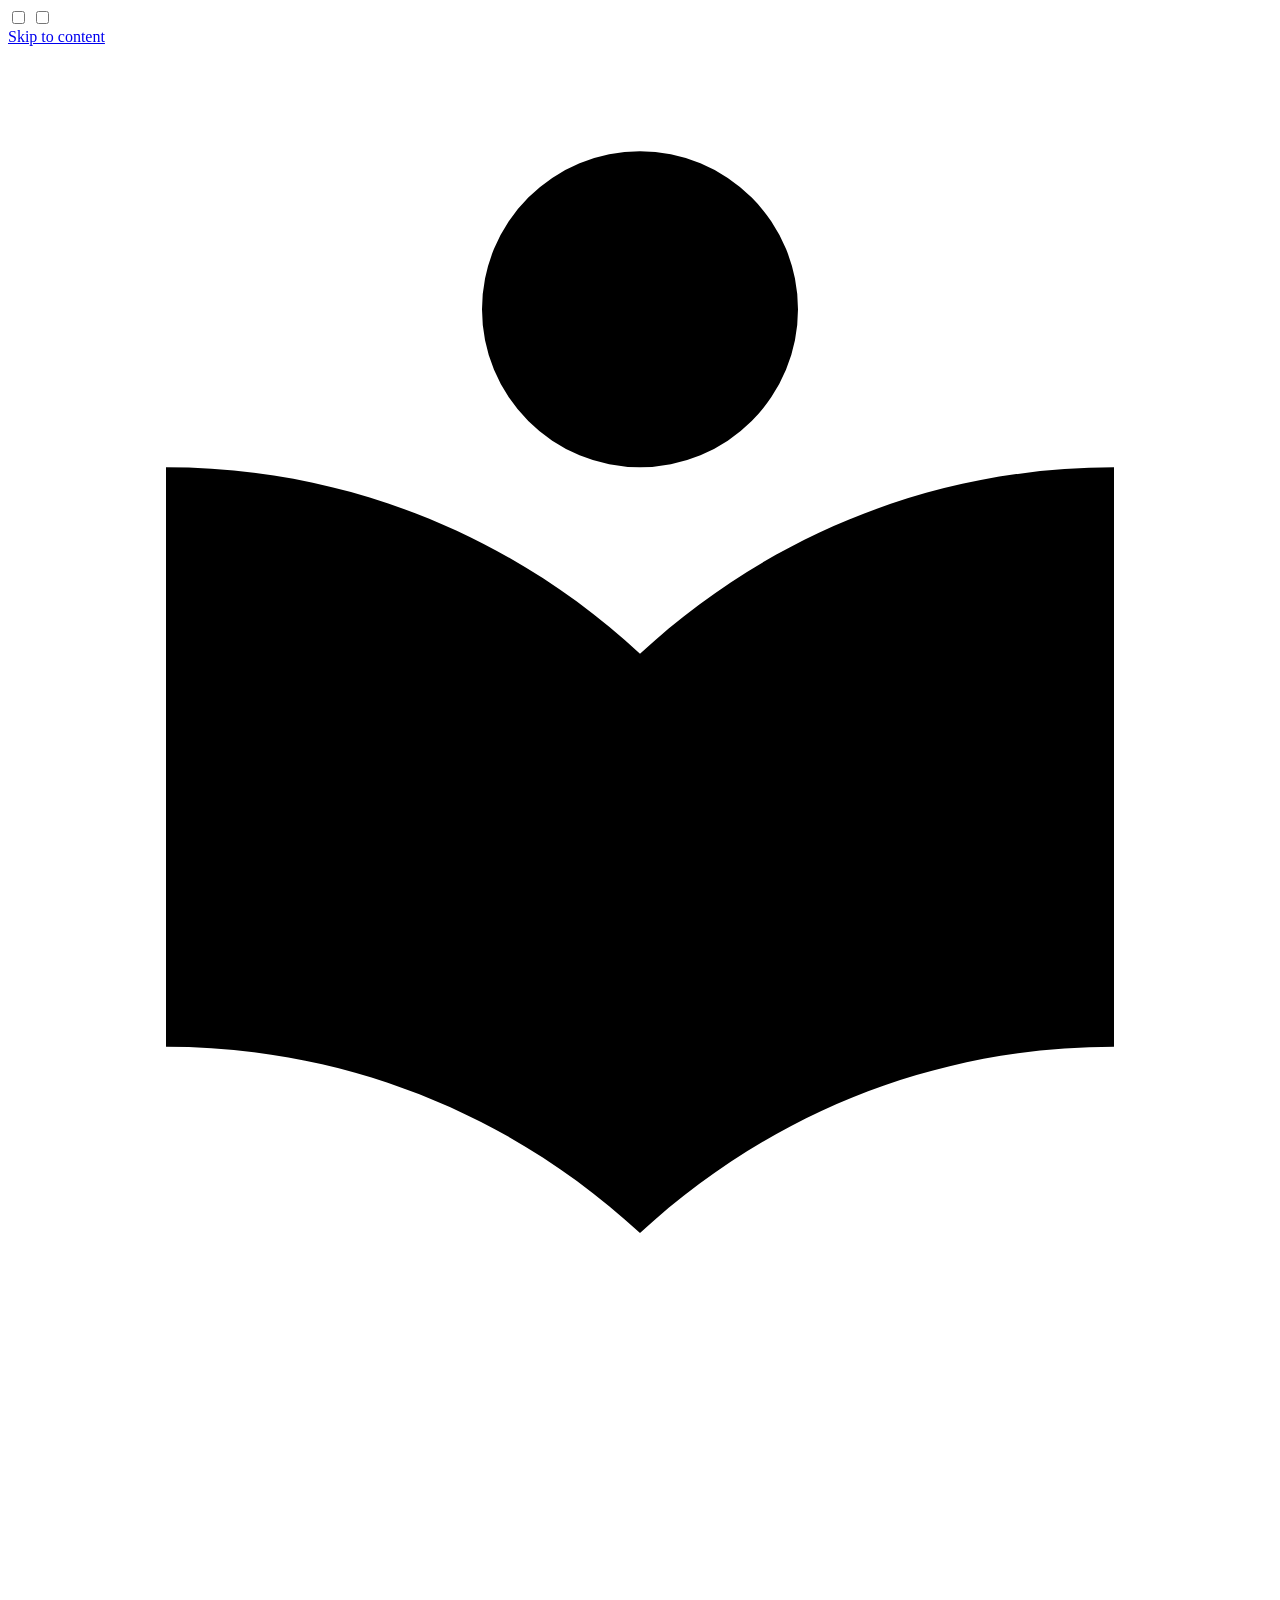
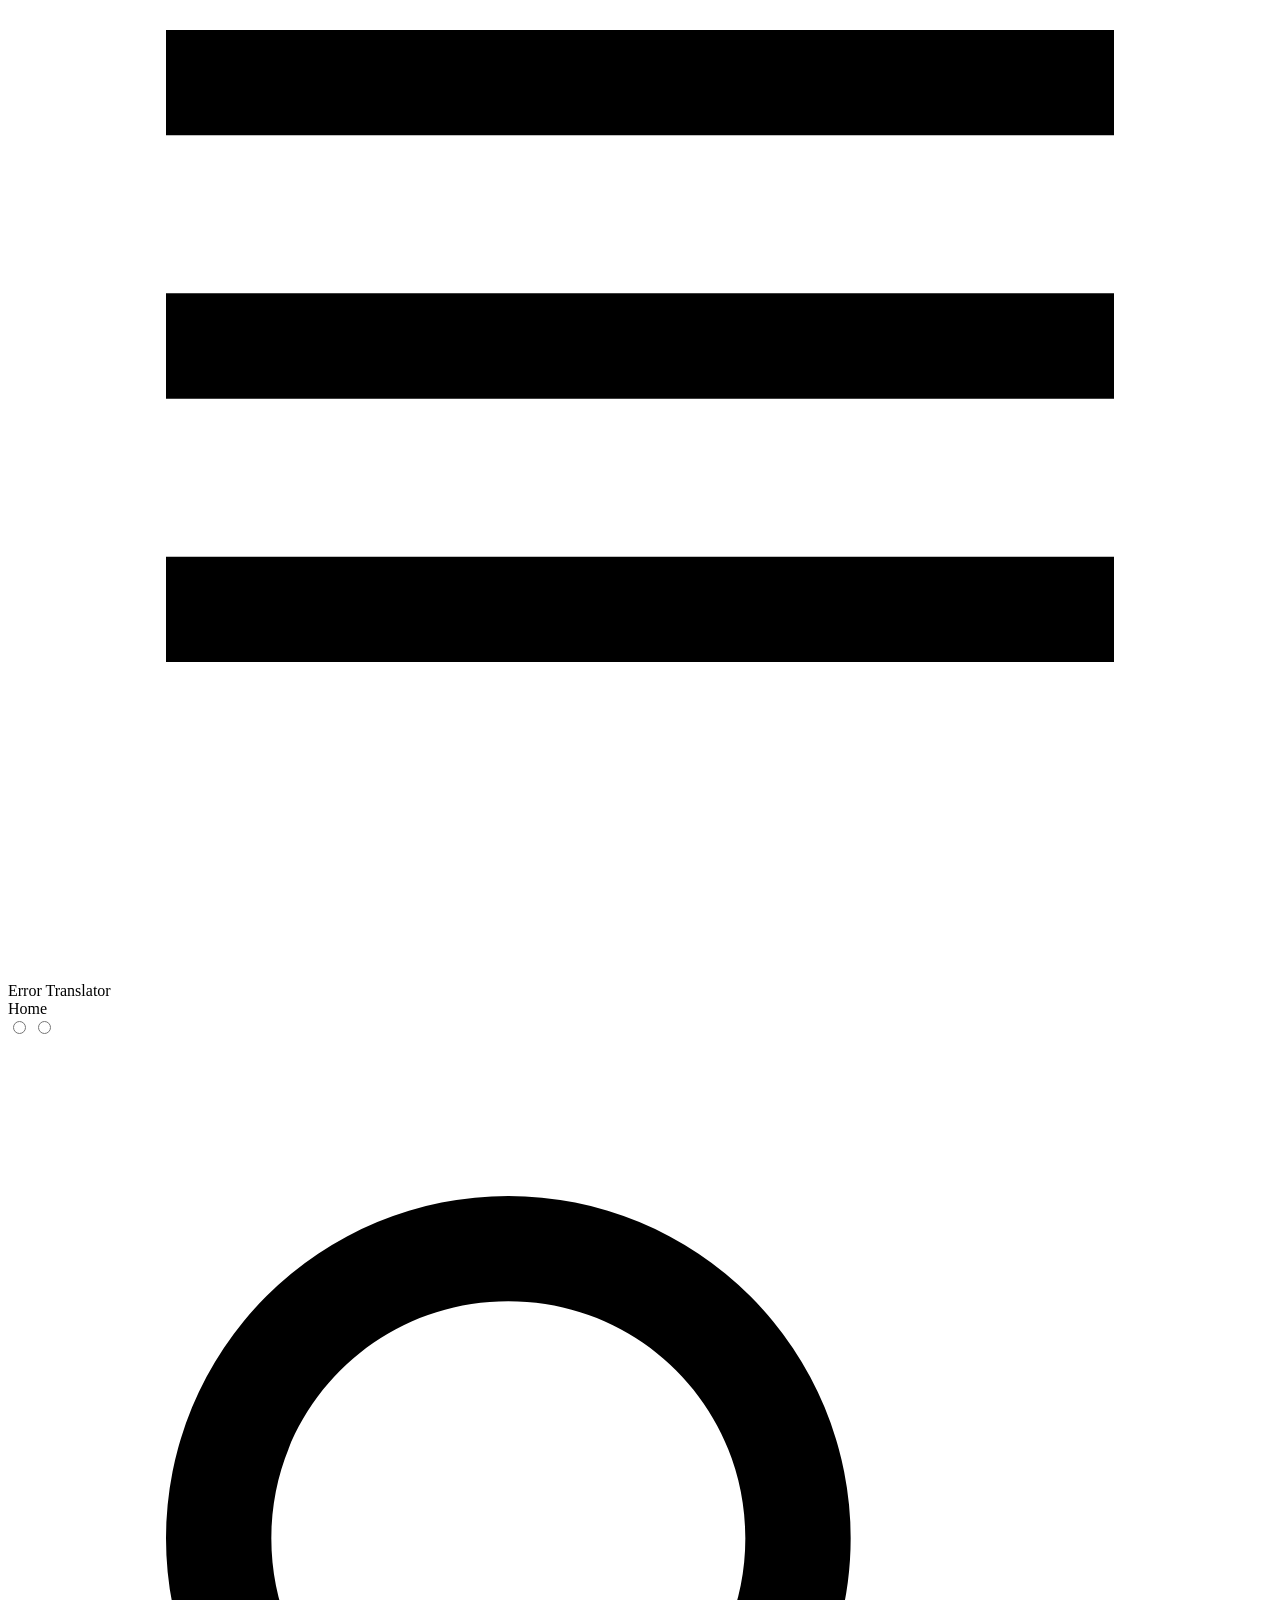
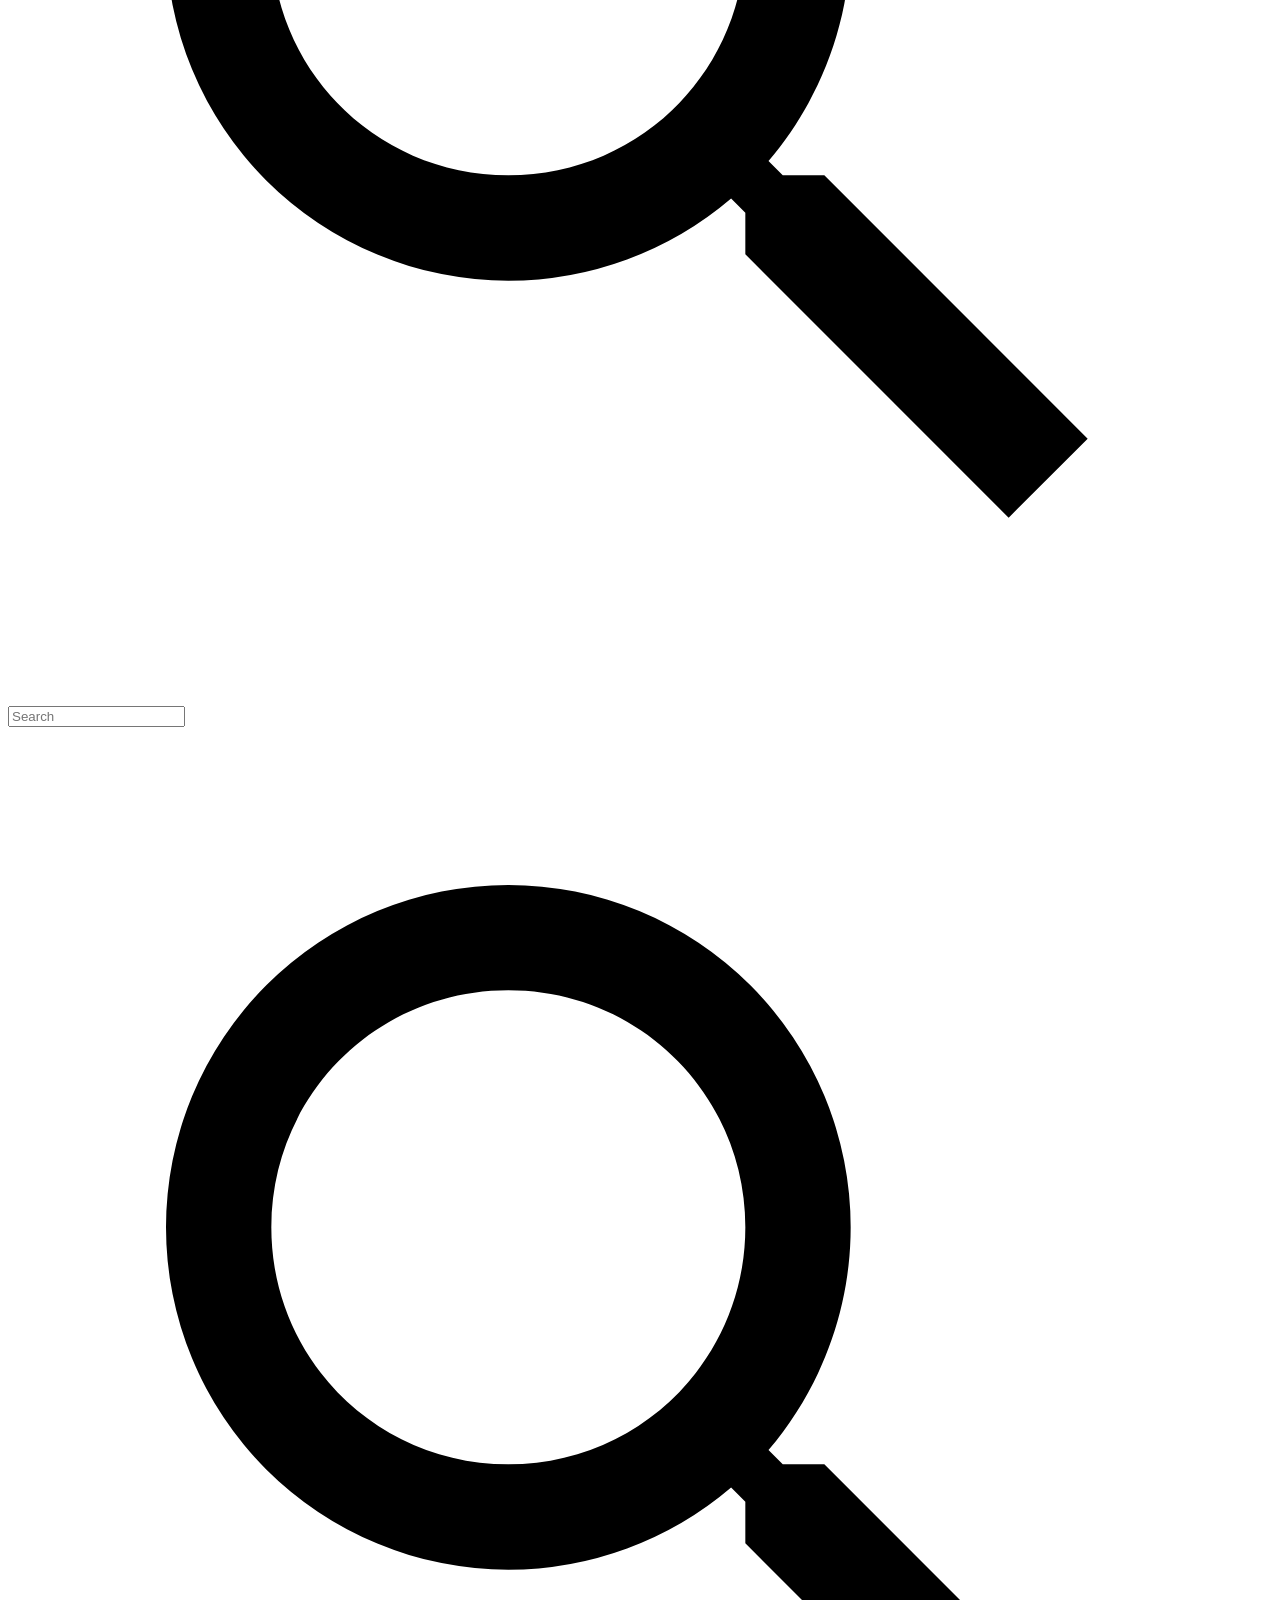
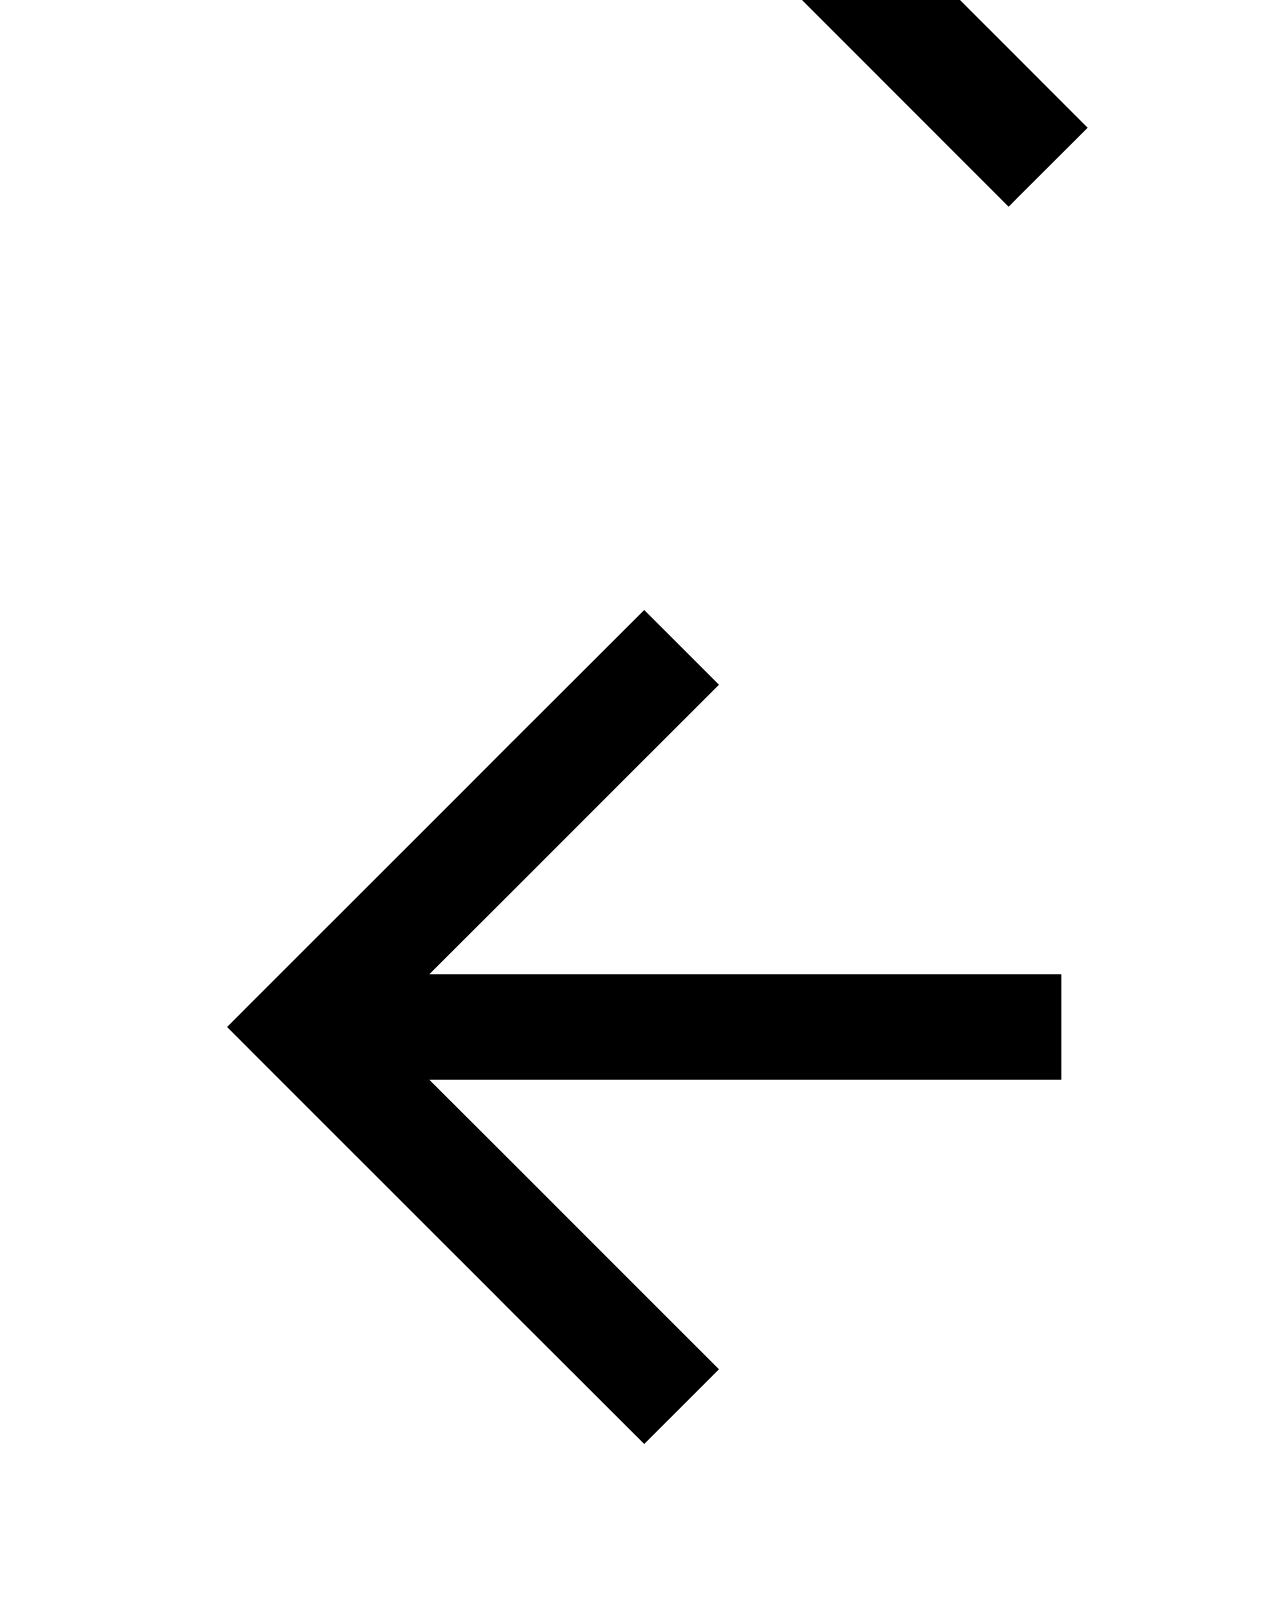
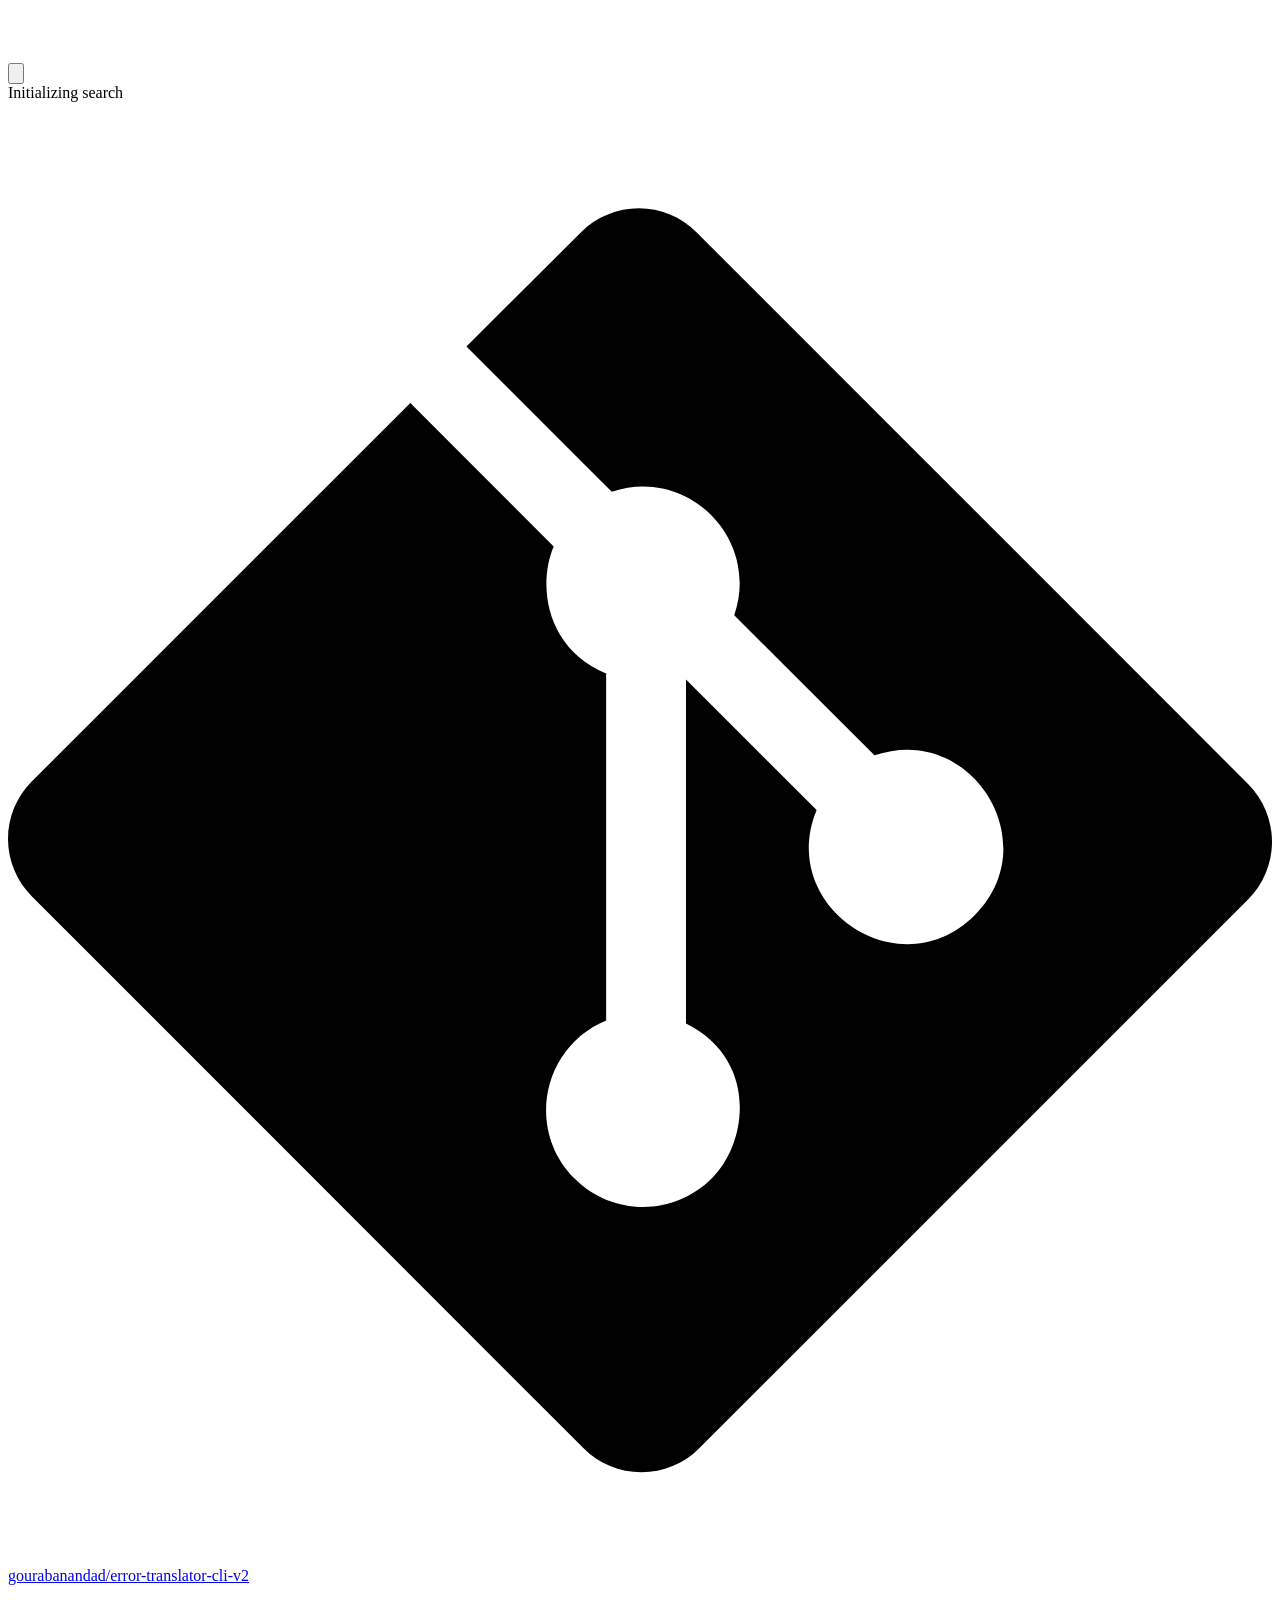
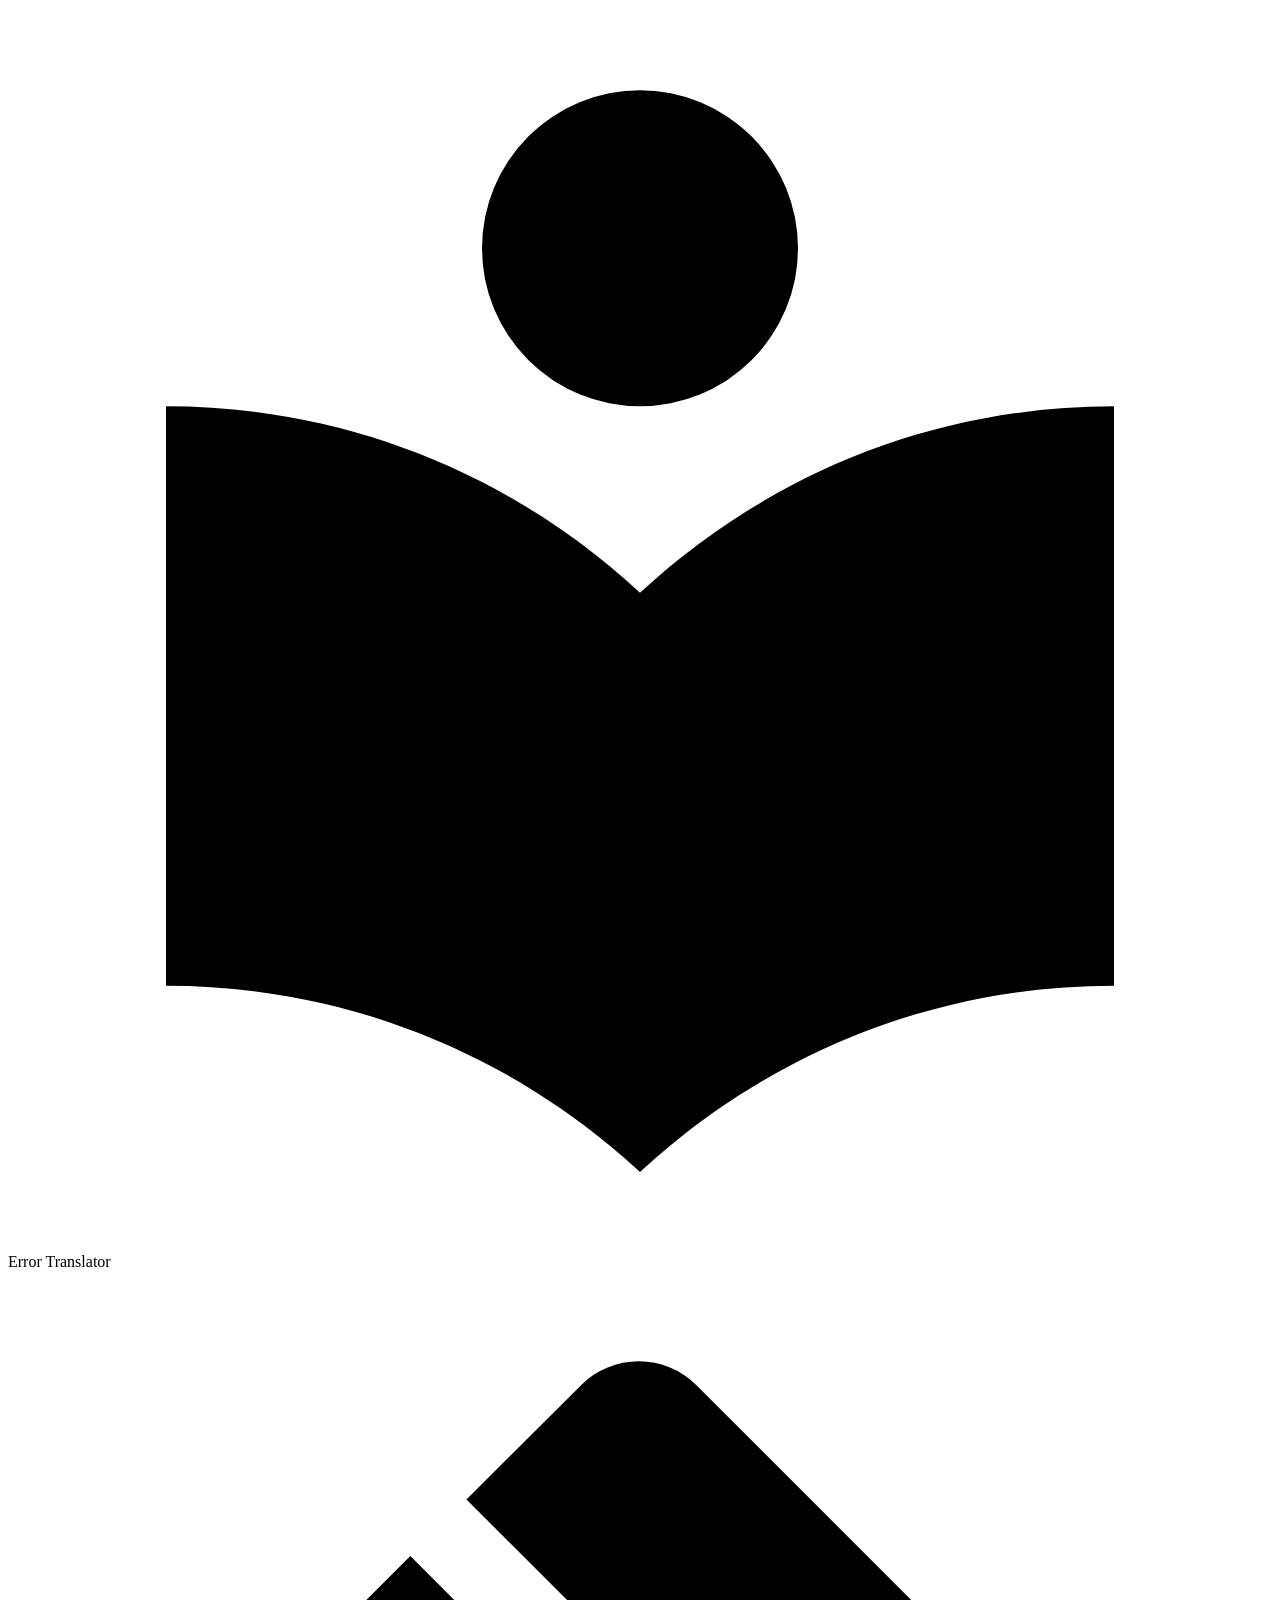
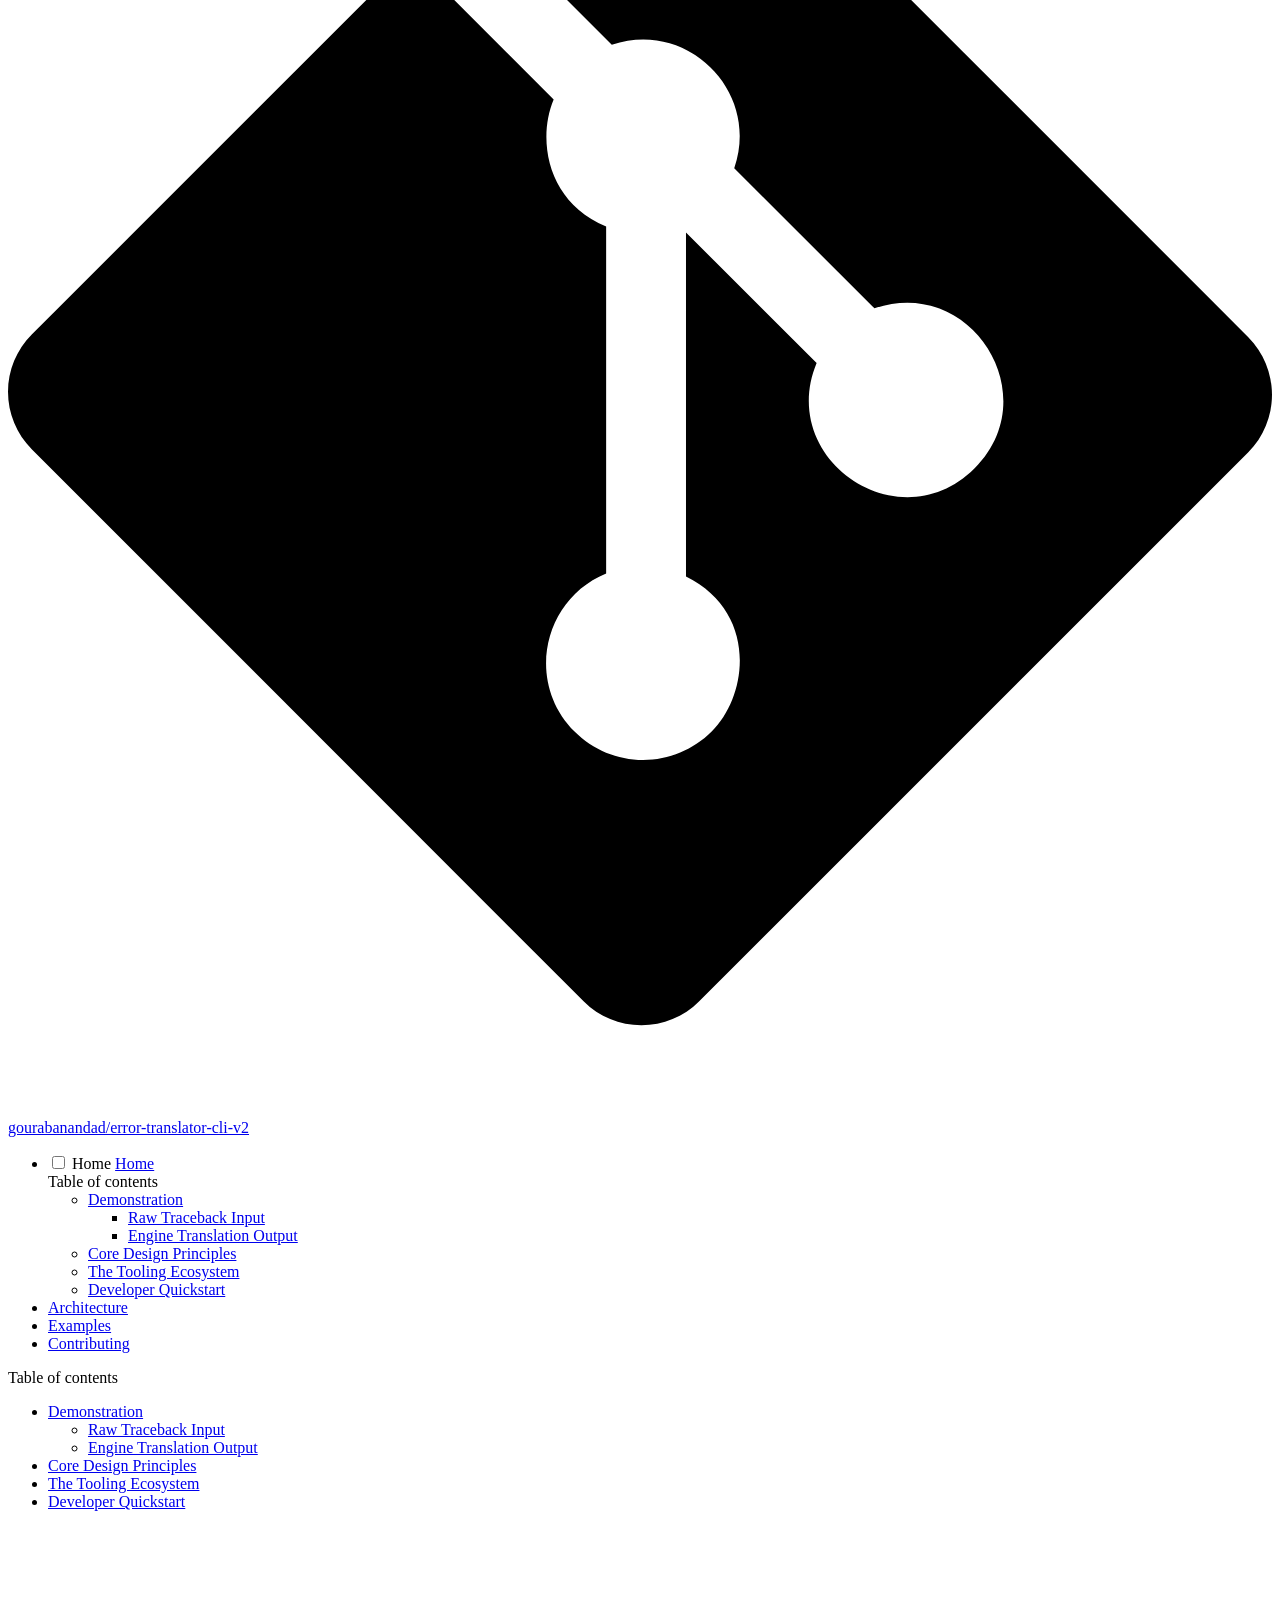
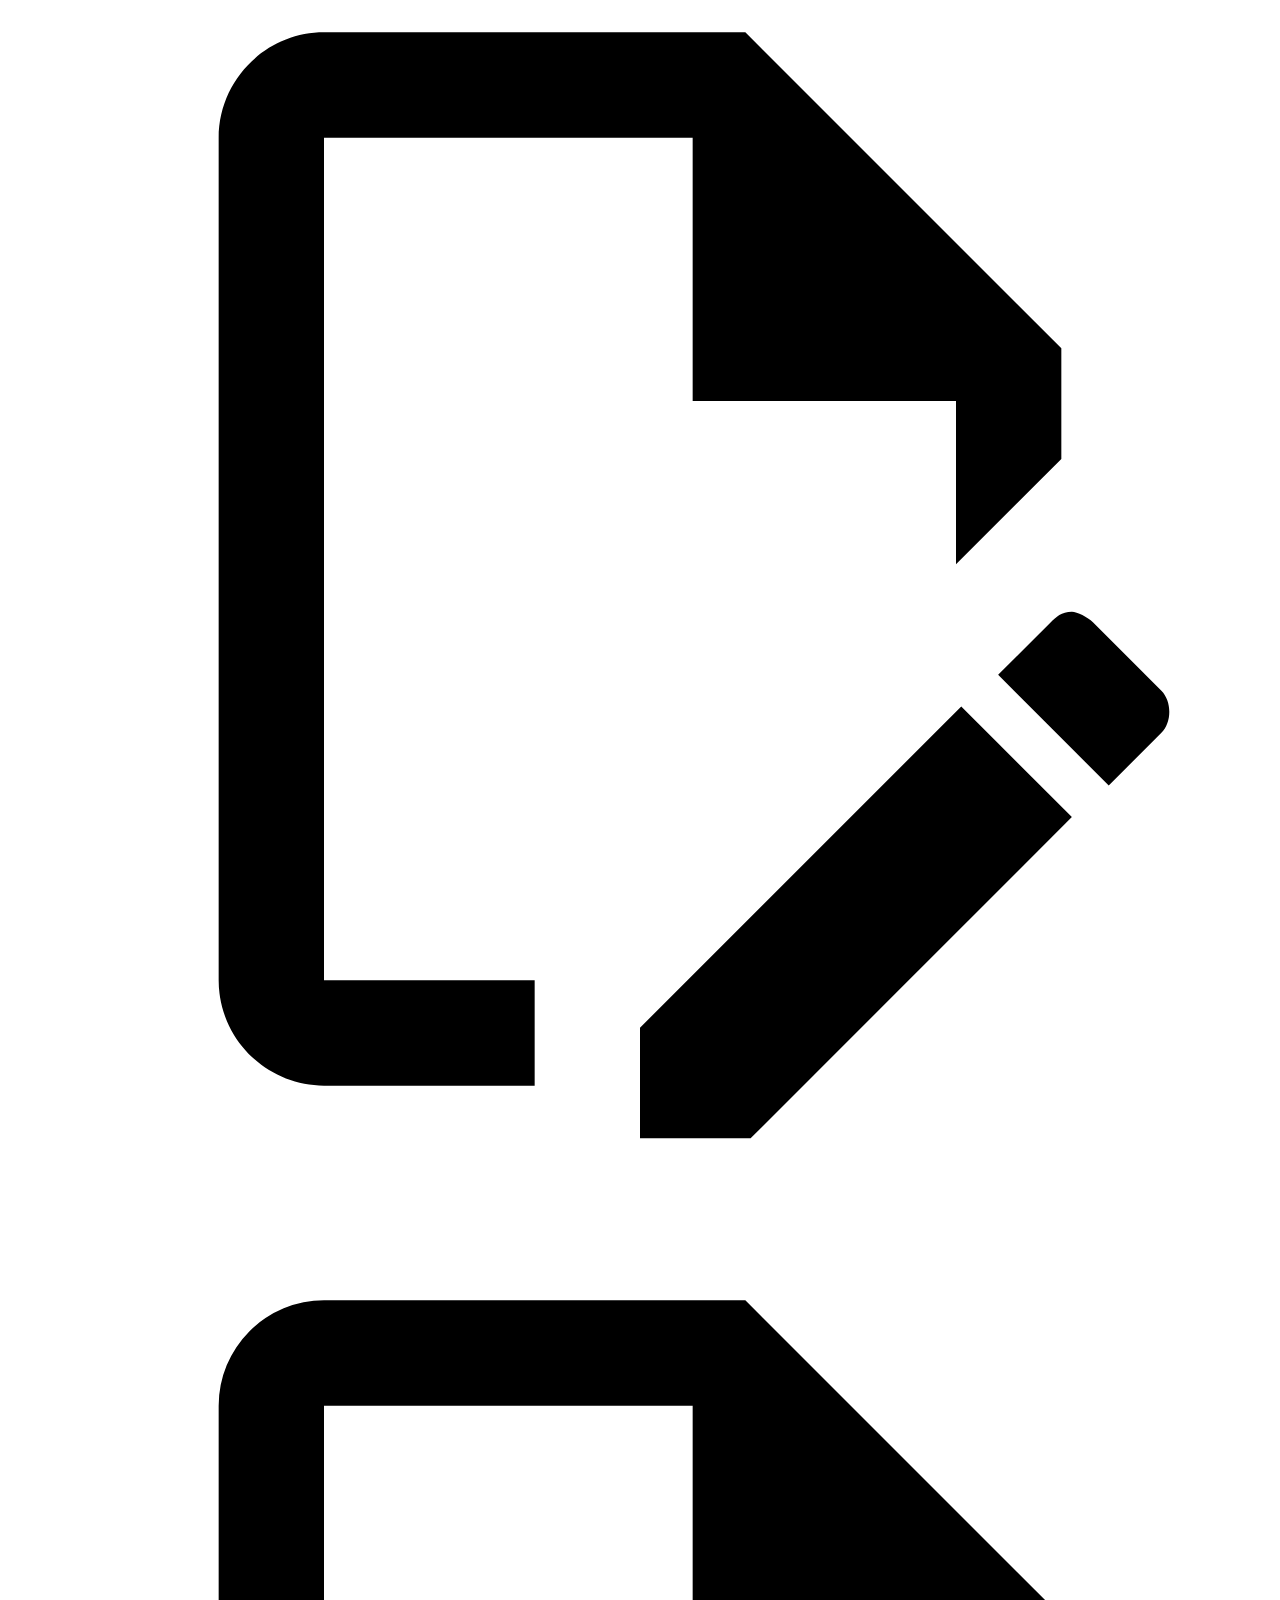
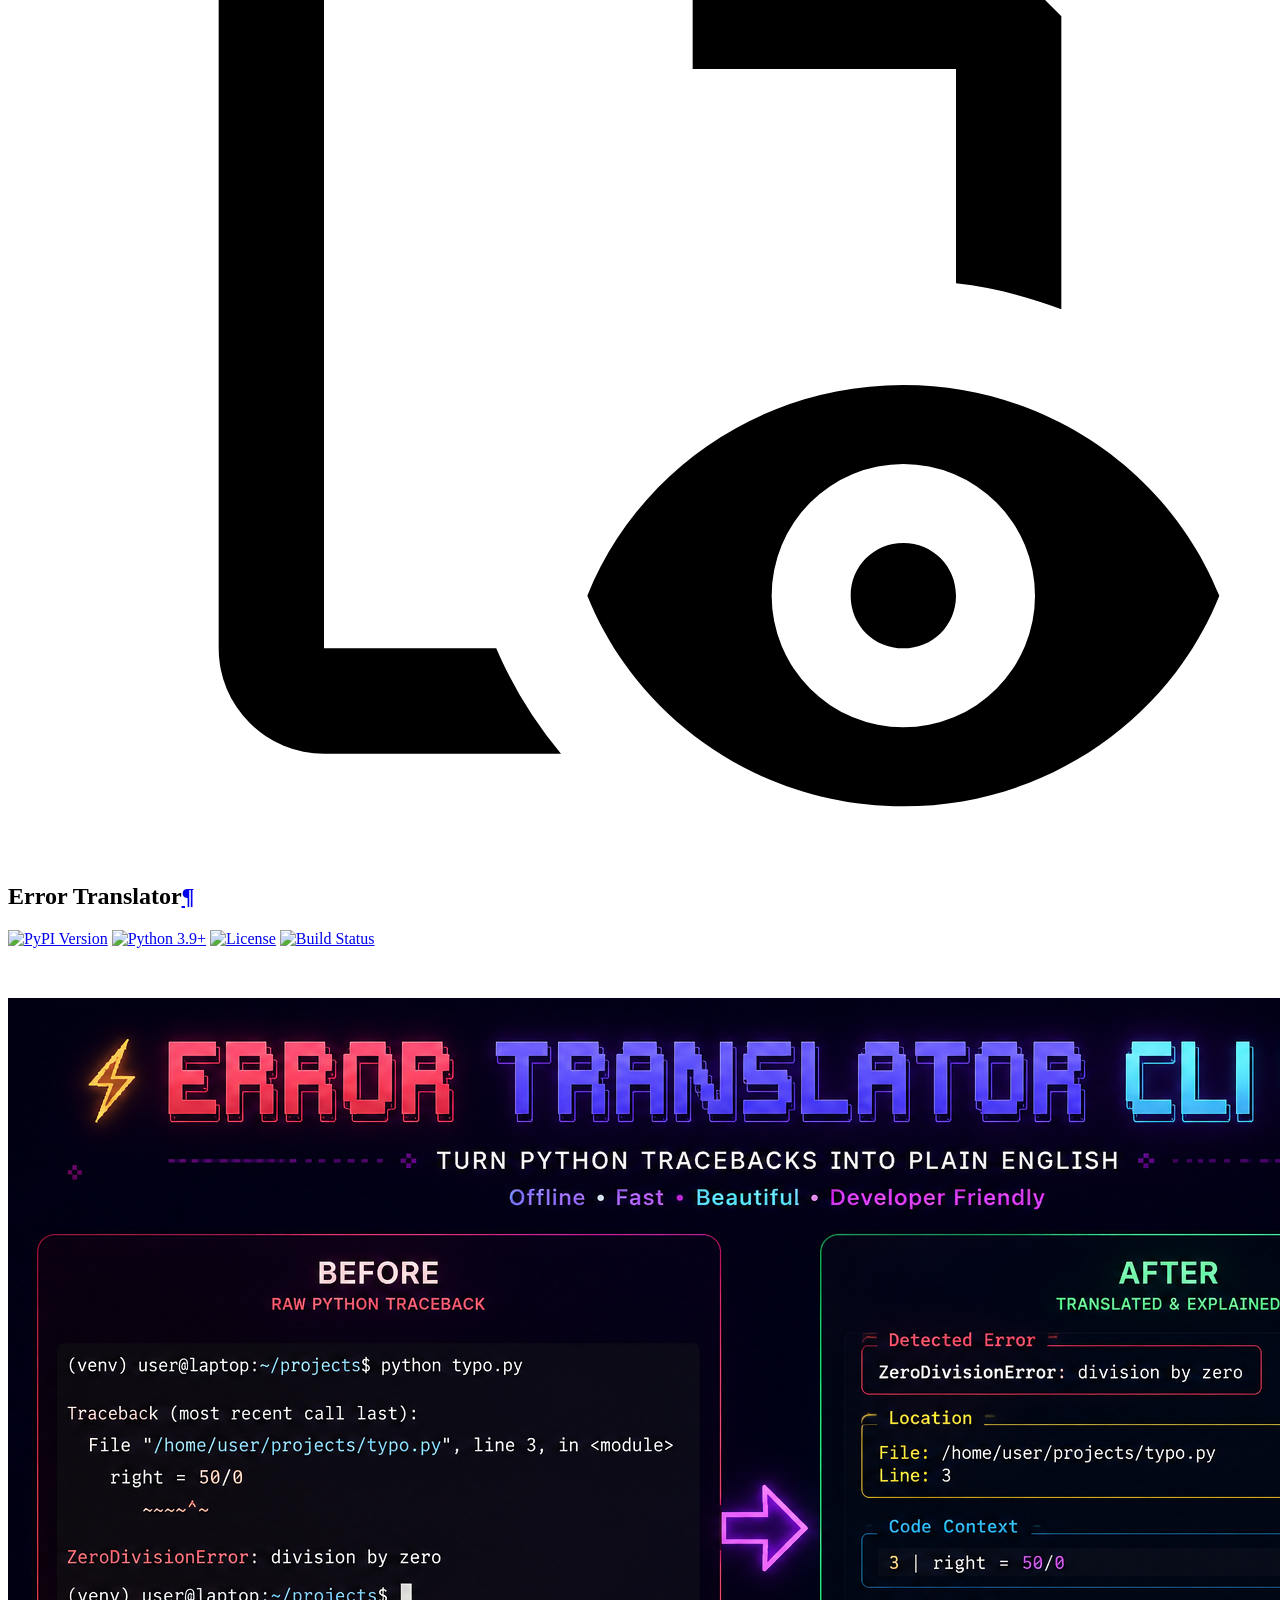
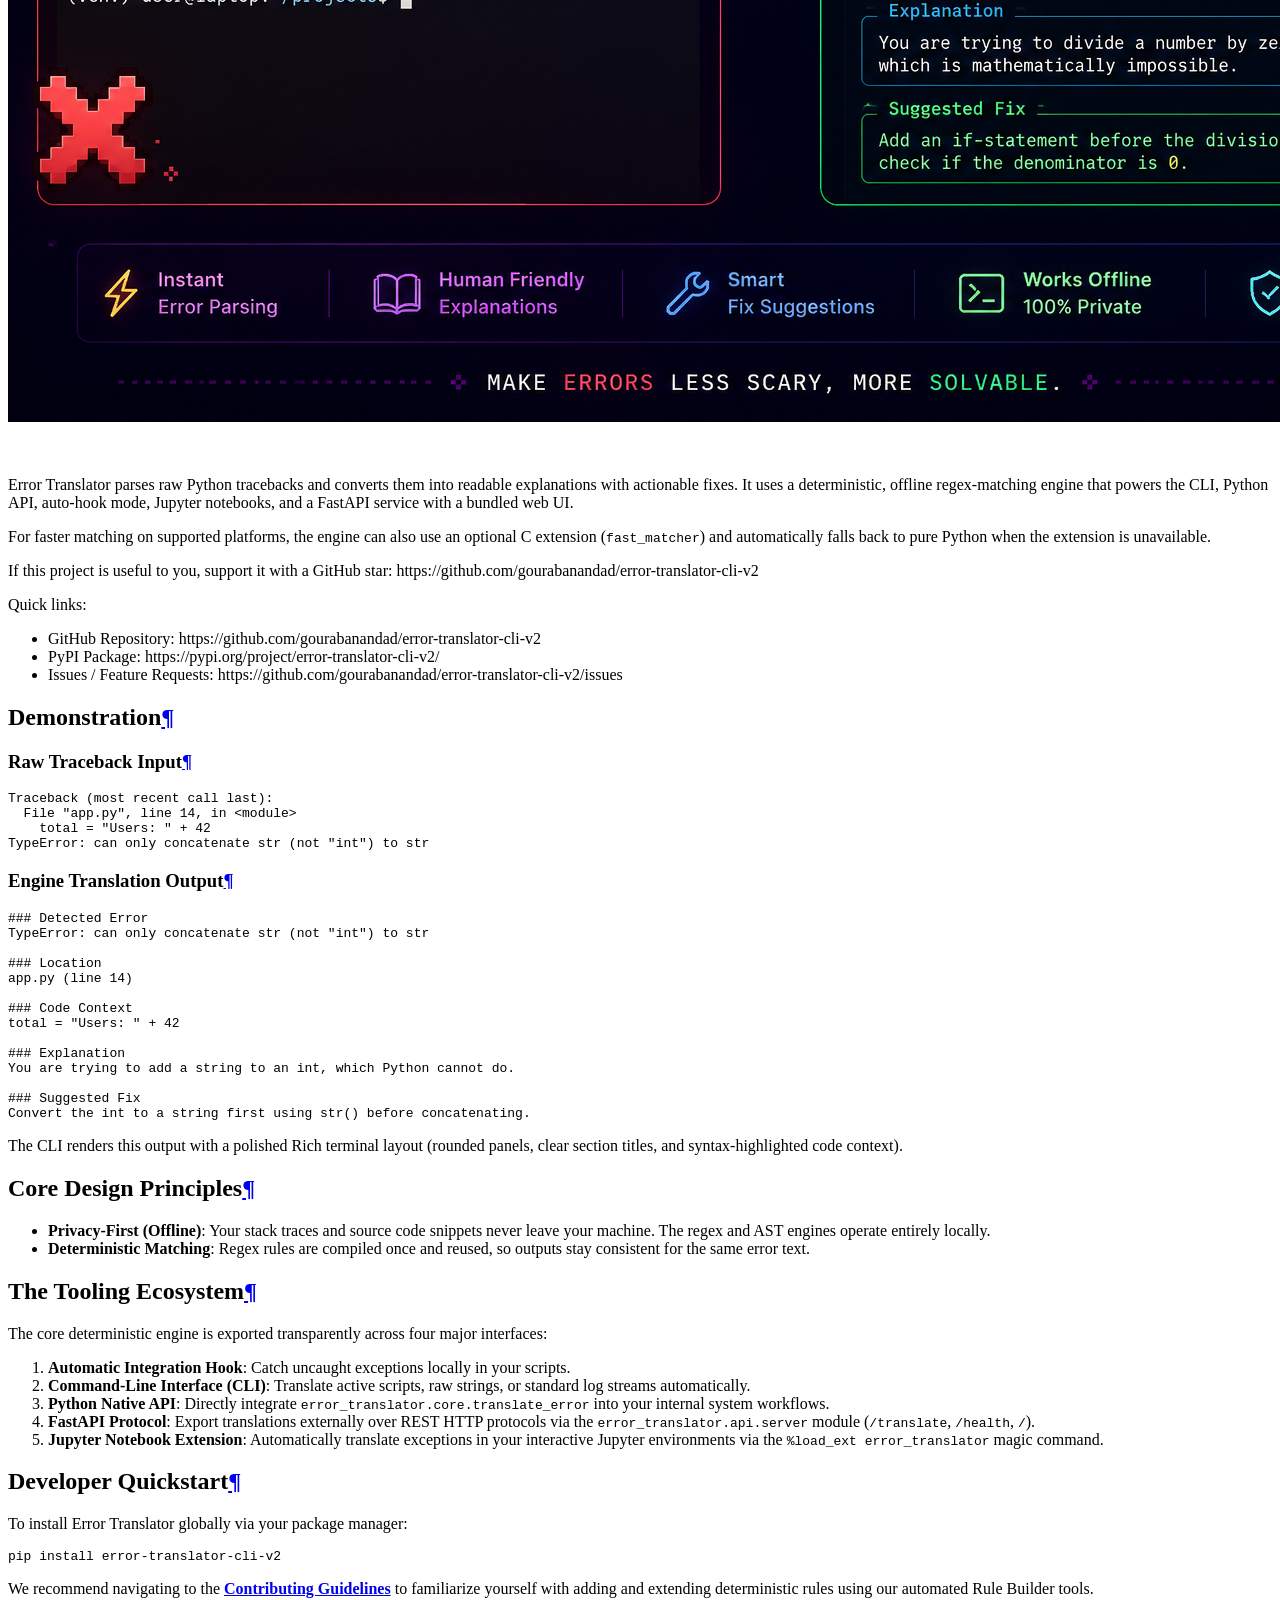
==== commit fb6e30be: "Deployed 3ada3fe with MkDocs version: 1.6.1" ====
--- a/index.html
+++ b/index.html
@@ -622,7 +622,7 @@
 <p><br></p>
 <p><img alt="Error Translator CLI V2 demo banner" src="assets/images/banner.png" /></p>
 <p><br></p>
-<p>Error Translator parses raw Python tracebacks and converts them into readable explanations with actionable fixes. It uses a deterministic, offline regex-matching engine that powers the CLI, Python API, auto-hook mode, and a FastAPI service with a bundled web UI.</p>
+<p>Error Translator parses raw Python tracebacks and converts them into readable explanations with actionable fixes. It uses a deterministic, offline regex-matching engine that powers the CLI, Python API, auto-hook mode, Jupyter notebooks, and a FastAPI service with a bundled web UI.</p>
 <p>For faster matching on supported platforms, the engine can also use an optional C extension (<code>fast_matcher</code>) and automatically falls back to pure Python when the extension is unavailable.</p>
 <p>If this project is useful to you, support it with a GitHub star: https://github.com/gourabanandad/error-translator-cli-v2</p>
 <p>Quick links:</p>
@@ -667,6 +667,7 @@
 <li><strong>Command-Line Interface (CLI)</strong>: Translate active scripts, raw strings, or standard log streams automatically.</li>
 <li><strong>Python Native API</strong>: Directly integrate <code>error_translator.core.translate_error</code> into your internal system workflows.</li>
 <li><strong>FastAPI Protocol</strong>: Export translations externally over REST HTTP protocols via the <code>error_translator.api.server</code> module (<code>/translate</code>, <code>/health</code>, <code>/</code>).</li>
+<li><strong>Jupyter Notebook Extension</strong>: Automatically translate exceptions in your interactive Jupyter environments via the <code>%load_ext error_translator</code> magic command.</li>
 </ol>
 <h2 id="developer-quickstart">Developer Quickstart<a class="headerlink" href="#developer-quickstart" title="Permanent link">&para;</a></h2>
 <p>To install Error Translator globally via your package manager:</p>
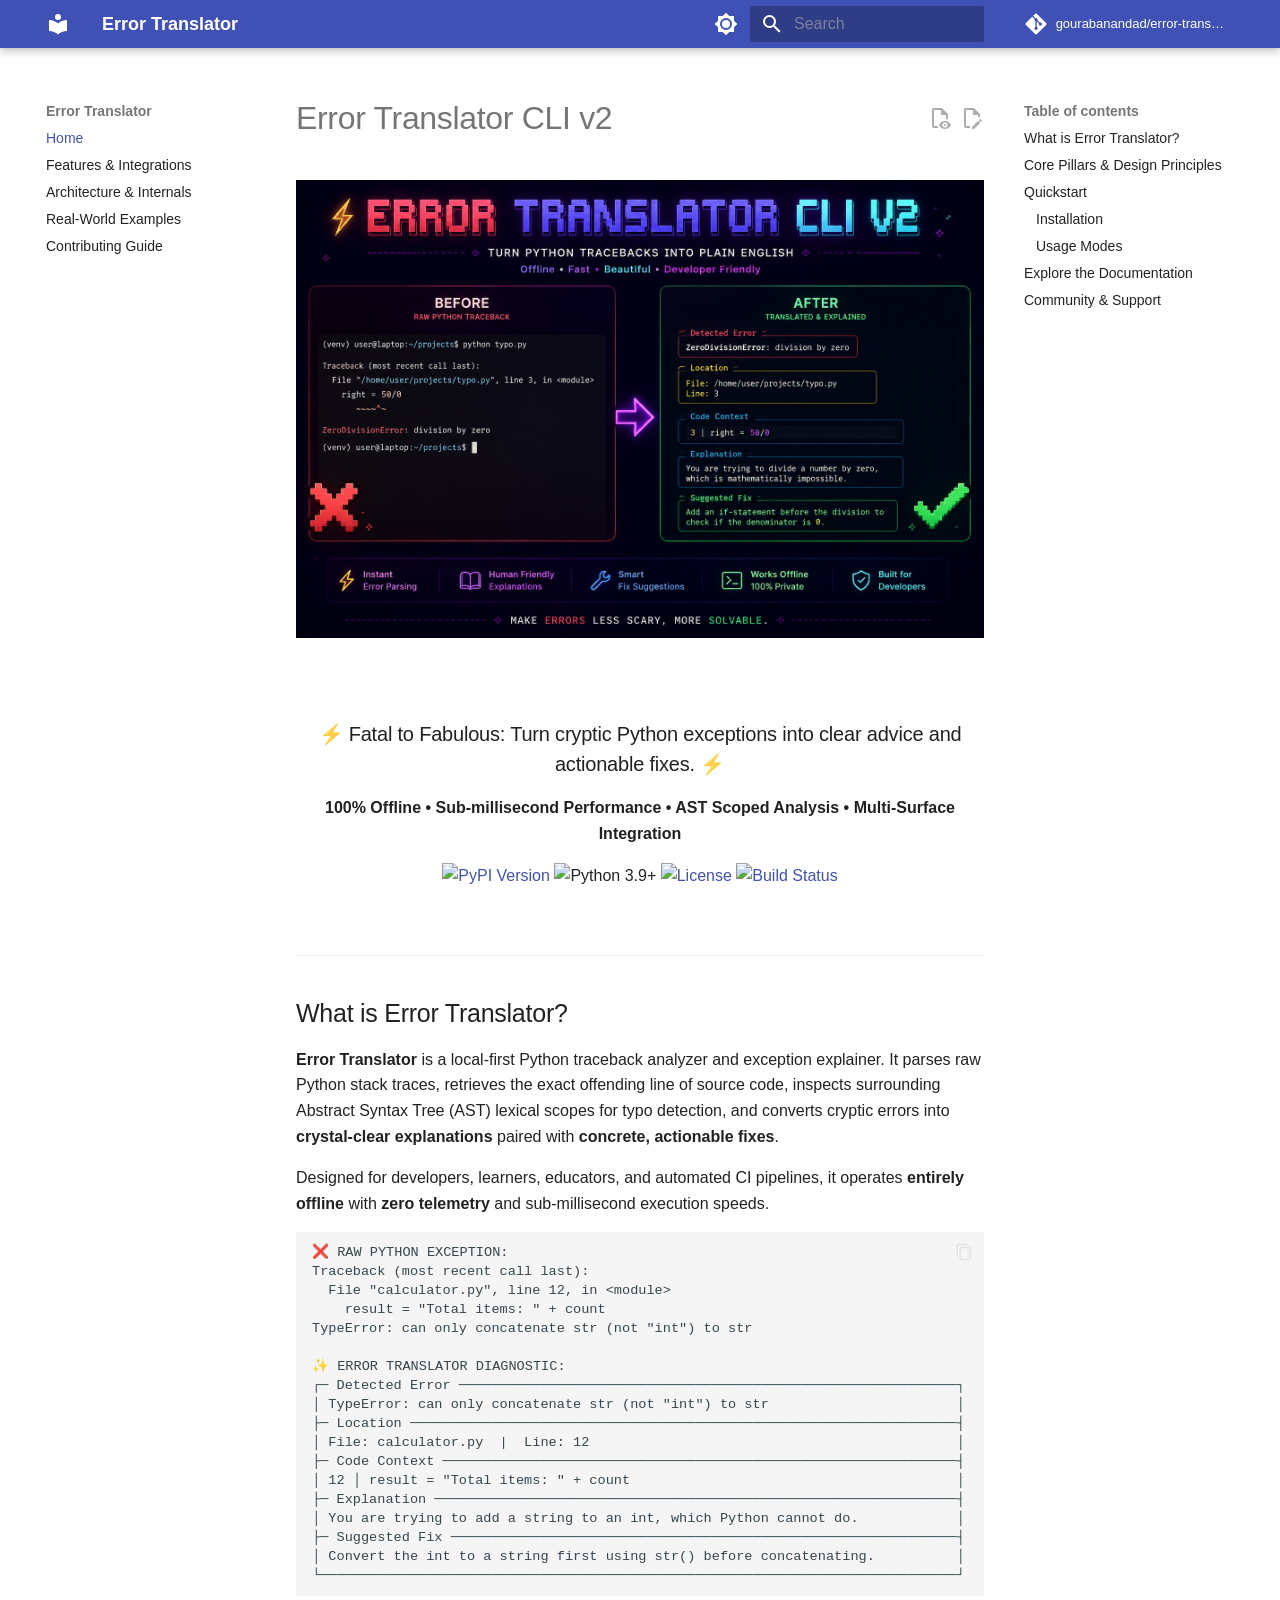
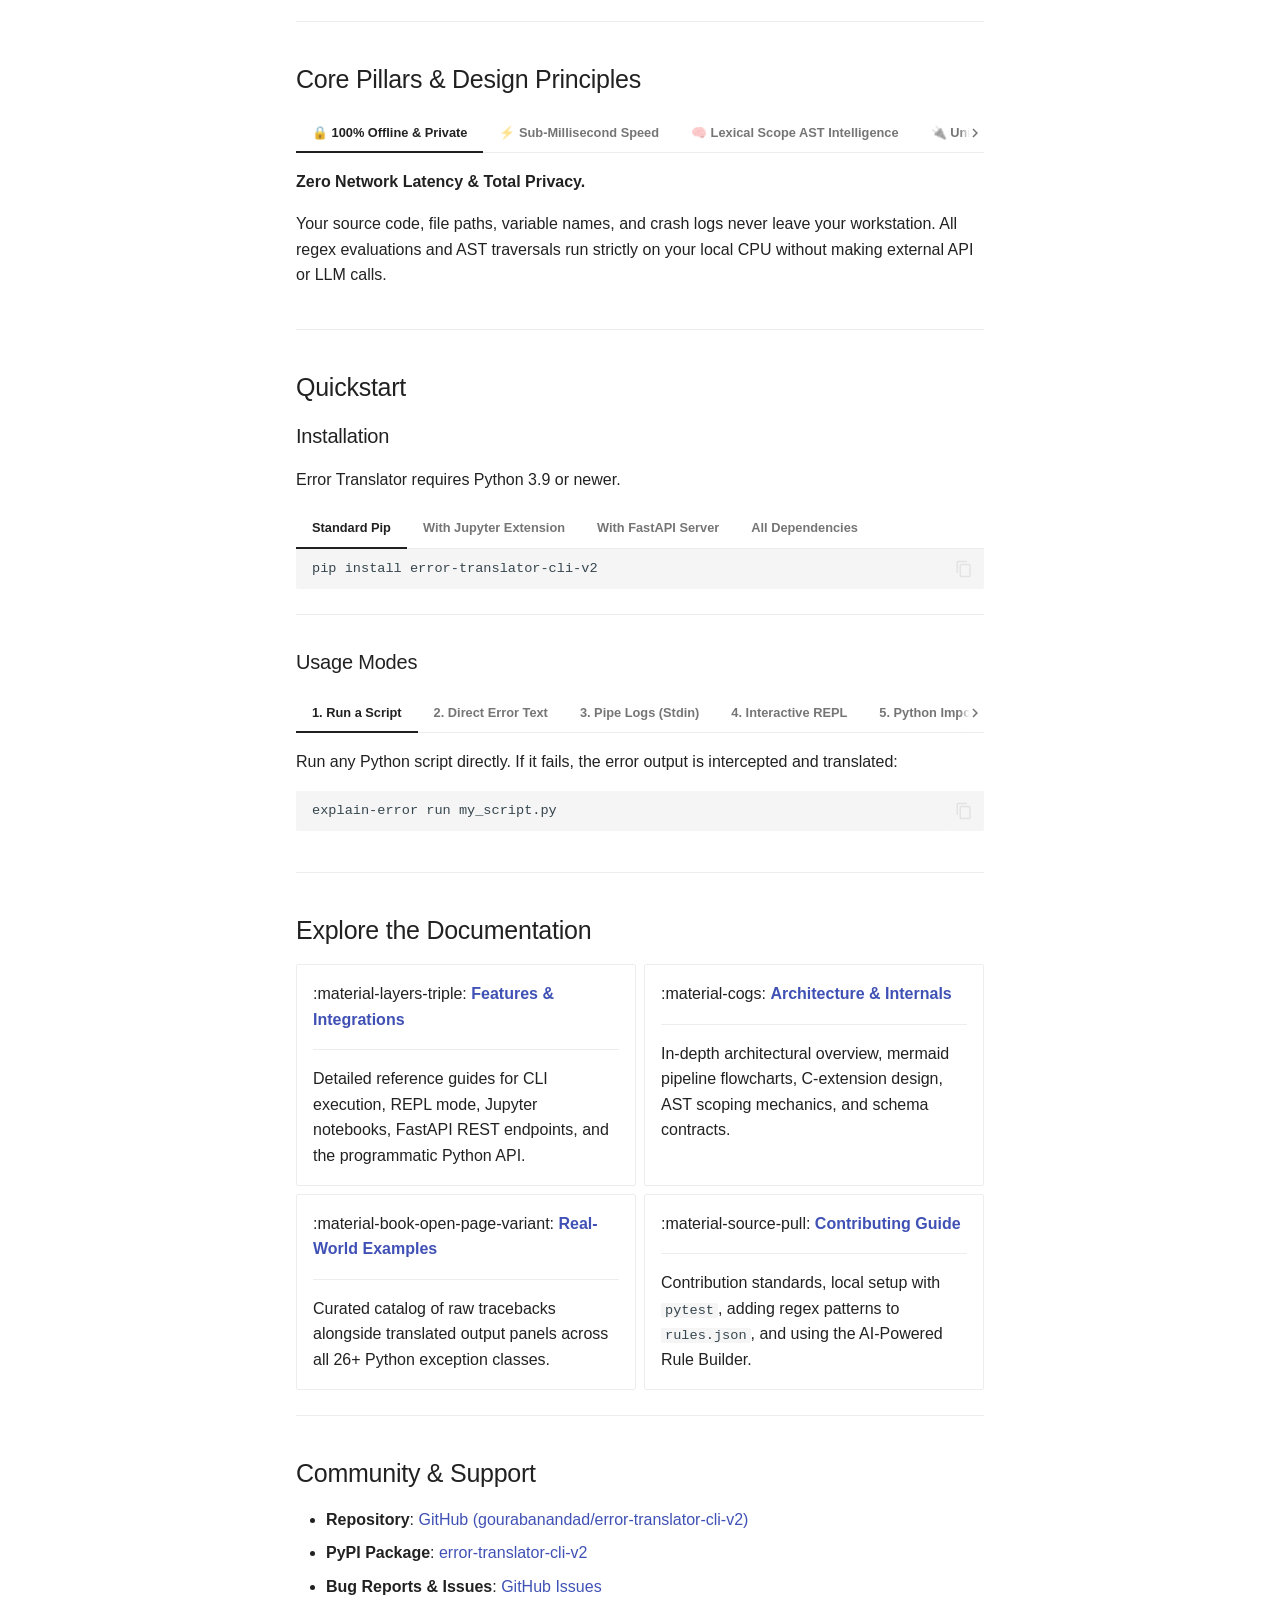
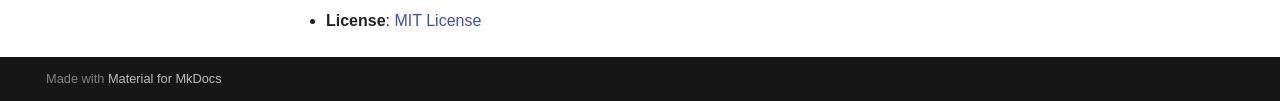
==== commit 4bcc6e77: "Deployed 02ca33a with MkDocs version: 1.6.1" ====
--- a/index.html
+++ b/index.html
@@ -6,7 +6,7 @@
       <meta charset="utf-8">
       <meta name="viewport" content="width=device-width,initial-scale=1">
       
-        <meta name="description" content="Python error translator and traceback explainer for developers. Convert Python exceptions into clear explanations and actionable fixes offline.">
+        <meta name="description" content="Offline Python traceback translator and error explainer. Convert cryptic exceptions into clear explanations and actionable fixes.">
       
       
         <meta name="author" content="Gourabananda Datta">
@@ -16,14 +16,14 @@
       
       
       
-        <link rel="next" href="ARCHITECTURE/">
+        <link rel="next" href="features/">
       
       
         
       
       
       <link rel="icon" href="assets/images/favicon.png">
-      <meta name="generator" content="mkdocs-1.6.1, mkdocs-material-9.7.6">
+      <meta name="generator" content="mkdocs-1.6.1, mkdocs-material-9.7.7">
     
     
       
@@ -31,7 +31,7 @@
       
     
     
-      <link rel="stylesheet" href="assets/stylesheets/main.484c7ddc.min.css">
+      <link rel="stylesheet" href="assets/stylesheets/main.ec1eaa64.min.css">
       
         
         <link rel="stylesheet" href="assets/stylesheets/palette.ab4e12ef.min.css">
@@ -78,7 +78,7 @@
     <div data-md-component="skip">
       
         
-        <a href="#error-translator" class="md-skip">
+        <a href="#error-translator-cli-v2" class="md-skip">
           Skip to content
         </a>
       
@@ -177,6 +177,8 @@
         </button>
       </nav>
       
+        <div class="md-search__suggest" data-md-component="search-suggest"></div>
+      
     </form>
     <div class="md-search__output">
       <div class="md-search__scrollwrap" tabindex="0" data-md-scrollfix>
@@ -320,22 +322,44 @@
     <ul class="md-nav__list" data-md-component="toc" data-md-scrollfix>
       
         <li class="md-nav__item">
-  <a href="#demonstration" class="md-nav__link">
-    <span class="md-ellipsis">
-      
-        Demonstration
-      
-    </span>
-  </a>
-  
-    <nav class="md-nav" aria-label="Demonstration">
+  <a href="#what-is-error-translator" class="md-nav__link">
+    <span class="md-ellipsis">
+      
+        What is Error Translator?
+      
+    </span>
+  </a>
+  
+</li>
+      
+        <li class="md-nav__item">
+  <a href="#core-pillars-design-principles" class="md-nav__link">
+    <span class="md-ellipsis">
+      
+        Core Pillars &amp; Design Principles
+      
+    </span>
+  </a>
+  
+</li>
+      
+        <li class="md-nav__item">
+  <a href="#quickstart" class="md-nav__link">
+    <span class="md-ellipsis">
+      
+        Quickstart
+      
+    </span>
+  </a>
+  
+    <nav class="md-nav" aria-label="Quickstart">
       <ul class="md-nav__list">
         
           <li class="md-nav__item">
-  <a href="#raw-traceback-input" class="md-nav__link">
-    <span class="md-ellipsis">
-      
-        Raw Traceback Input
+  <a href="#installation" class="md-nav__link">
+    <span class="md-ellipsis">
+      
+        Installation
       
     </span>
   </a>
@@ -343,10 +367,10 @@
 </li>
         
           <li class="md-nav__item">
-  <a href="#engine-translation-output" class="md-nav__link">
-    <span class="md-ellipsis">
-      
-        Engine Translation Output
+  <a href="#usage-modes" class="md-nav__link">
+    <span class="md-ellipsis">
+      
+        Usage Modes
       
     </span>
   </a>
@@ -359,32 +383,21 @@
 </li>
       
         <li class="md-nav__item">
-  <a href="#core-design-principles" class="md-nav__link">
-    <span class="md-ellipsis">
-      
-        Core Design Principles
-      
-    </span>
-  </a>
-  
-</li>
-      
-        <li class="md-nav__item">
-  <a href="#the-tooling-ecosystem" class="md-nav__link">
-    <span class="md-ellipsis">
-      
-        The Tooling Ecosystem
-      
-    </span>
-  </a>
-  
-</li>
-      
-        <li class="md-nav__item">
-  <a href="#developer-quickstart" class="md-nav__link">
-    <span class="md-ellipsis">
-      
-        Developer Quickstart
+  <a href="#explore-the-documentation" class="md-nav__link">
+    <span class="md-ellipsis">
+      
+        Explore the Documentation
+      
+    </span>
+  </a>
+  
+</li>
+      
+        <li class="md-nav__item">
+  <a href="#community-support" class="md-nav__link">
+    <span class="md-ellipsis">
+      
+        Community &amp; Support
       
     </span>
   </a>
@@ -395,6 +408,33 @@
   
 </nav>
       
+    </li>
+  
+
+    
+      
+      
+  
+  
+  
+  
+    <li class="md-nav__item">
+      <a href="features/" class="md-nav__link">
+        
+  
+  
+  <span class="md-ellipsis">
+    
+  
+    Features & Integrations
+  
+
+    
+  </span>
+  
+  
+
+      </a>
     </li>
   
 
@@ -413,7 +453,7 @@
   <span class="md-ellipsis">
     
   
-    Architecture
+    Architecture & Internals
   
 
     
@@ -440,7 +480,7 @@
   <span class="md-ellipsis">
     
   
-    Examples
+    Real-World Examples
   
 
     
@@ -467,7 +507,7 @@
   <span class="md-ellipsis">
     
   
-    Contributing
+    Contributing Guide
   
 
     
@@ -507,22 +547,44 @@
     <ul class="md-nav__list" data-md-component="toc" data-md-scrollfix>
       
         <li class="md-nav__item">
-  <a href="#demonstration" class="md-nav__link">
-    <span class="md-ellipsis">
-      
-        Demonstration
-      
-    </span>
-  </a>
-  
-    <nav class="md-nav" aria-label="Demonstration">
+  <a href="#what-is-error-translator" class="md-nav__link">
+    <span class="md-ellipsis">
+      
+        What is Error Translator?
+      
+    </span>
+  </a>
+  
+</li>
+      
+        <li class="md-nav__item">
+  <a href="#core-pillars-design-principles" class="md-nav__link">
+    <span class="md-ellipsis">
+      
+        Core Pillars &amp; Design Principles
+      
+    </span>
+  </a>
+  
+</li>
+      
+        <li class="md-nav__item">
+  <a href="#quickstart" class="md-nav__link">
+    <span class="md-ellipsis">
+      
+        Quickstart
+      
+    </span>
+  </a>
+  
+    <nav class="md-nav" aria-label="Quickstart">
       <ul class="md-nav__list">
         
           <li class="md-nav__item">
-  <a href="#raw-traceback-input" class="md-nav__link">
-    <span class="md-ellipsis">
-      
-        Raw Traceback Input
+  <a href="#installation" class="md-nav__link">
+    <span class="md-ellipsis">
+      
+        Installation
       
     </span>
   </a>
@@ -530,10 +592,10 @@
 </li>
         
           <li class="md-nav__item">
-  <a href="#engine-translation-output" class="md-nav__link">
-    <span class="md-ellipsis">
-      
-        Engine Translation Output
+  <a href="#usage-modes" class="md-nav__link">
+    <span class="md-ellipsis">
+      
+        Usage Modes
       
     </span>
   </a>
@@ -546,32 +608,21 @@
 </li>
       
         <li class="md-nav__item">
-  <a href="#core-design-principles" class="md-nav__link">
-    <span class="md-ellipsis">
-      
-        Core Design Principles
-      
-    </span>
-  </a>
-  
-</li>
-      
-        <li class="md-nav__item">
-  <a href="#the-tooling-ecosystem" class="md-nav__link">
-    <span class="md-ellipsis">
-      
-        The Tooling Ecosystem
-      
-    </span>
-  </a>
-  
-</li>
-      
-        <li class="md-nav__item">
-  <a href="#developer-quickstart" class="md-nav__link">
-    <span class="md-ellipsis">
-      
-        Developer Quickstart
+  <a href="#explore-the-documentation" class="md-nav__link">
+    <span class="md-ellipsis">
+      
+        Explore the Documentation
+      
+    </span>
+  </a>
+  
+</li>
+      
+        <li class="md-nav__item">
+  <a href="#community-support" class="md-nav__link">
+    <span class="md-ellipsis">
+      
+        Community &amp; Support
       
     </span>
   </a>
@@ -611,69 +662,173 @@
   
 
 
-<h1 id="error-translator">Error Translator<a class="headerlink" href="#error-translator" title="Permanent link">&para;</a></h1>
-<div align="left">
-  <a href="https://pypi.org/project/error-translator-cli-v2/"><img alt="PyPI Version" src="https://img.shields.io/pypi/v/error-translator-cli-v2.svg"></a>
-  <a href="https://pypi.org/project/error-translator-cli-v2/"><img alt="Python 3.9+" src="https://img.shields.io/badge/python-3.9%2B-blue.svg"></a>
-  <a href="https://github.com/gourabanandad/error-translator-cli-v2"><img alt="License" src="https://img.shields.io/github/license/gourabanandad/error-translator-cli-v2.svg"></a>
-  <a href="https://github.com/gourabanandad/error-translator-cli-v2/actions/workflows/ci.yml"><img alt="Build Status" src="https://img.shields.io/github/actions/workflow/status/gourabanandad/error-translator-cli-v2/ci.yml?branch=master&label=build"></a>
+<h1 id="error-translator-cli-v2">Error Translator CLI v2<a class="headerlink" href="#error-translator-cli-v2" title="Permanent link">&para;</a></h1>
+<div align="center">
+  <img src="assets/images/banner.png" alt="Error Translator CLI V2 Banner" width="880">
 </div>
 
 <p><br></p>
-<p><img alt="Error Translator CLI V2 demo banner" src="assets/images/banner.png" /></p>
+<div align="center">
+  <h3>⚡ Fatal to Fabulous: Turn cryptic Python exceptions into clear advice and actionable fixes. ⚡</h3>
+  <p><b>100% Offline • Sub-millisecond Performance • AST Scoped Analysis • Multi-Surface Integration</b></p>
+</div>
+
+<div align="center">
+  <a href="https://pypi.org/project/error-translator-cli-v2/"><img alt="PyPI Version" src="https://img.shields.io/pypi/v/error-translator-cli-v2.svg?style=flat-square&color=3776AB"></a>
+  <img alt="Python 3.9+" src="https://img.shields.io/badge/python-3.9%2B-blue.svg?style=flat-square">
+  <a href="https://github.com/gourabanandad/error-translator-cli-v2"><img alt="License" src="https://img.shields.io/github/license/gourabanandad/error-translator-cli-v2.svg?style=flat-square"></a>
+  <a href="https://github.com/gourabanandad/error-translator-cli-v2/actions/workflows/ci.yml"><img alt="Build Status" src="https://img.shields.io/github/actions/workflow/status/gourabanandad/error-translator-cli-v2/ci.yml?branch=master&label=build&style=flat-square"></a>
+</div>
+
 <p><br></p>
-<p>Error Translator parses raw Python tracebacks and converts them into readable explanations with actionable fixes. It uses a deterministic, offline regex-matching engine that powers the CLI, Python API, auto-hook mode, Jupyter notebooks, and a FastAPI service with a bundled web UI.</p>
-<p>For faster matching on supported platforms, the engine can also use an optional C extension (<code>fast_matcher</code>) and automatically falls back to pure Python when the extension is unavailable.</p>
-<p>If this project is useful to you, support it with a GitHub star: https://github.com/gourabanandad/error-translator-cli-v2</p>
-<p>Quick links:</p>
+<hr />
+<h2 id="what-is-error-translator">What is Error Translator?<a class="headerlink" href="#what-is-error-translator" title="Permanent link">&para;</a></h2>
+<p><strong>Error Translator</strong> is a local-first Python traceback analyzer and exception explainer. It parses raw Python stack traces, retrieves the exact offending line of source code, inspects surrounding Abstract Syntax Tree (AST) lexical scopes for typo detection, and converts cryptic errors into <strong>crystal-clear explanations</strong> paired with <strong>concrete, actionable fixes</strong>.</p>
+<p>Designed for developers, learners, educators, and automated CI pipelines, it operates <strong>entirely offline</strong> with <strong>zero telemetry</strong> and sub-millisecond execution speeds.</p>
+<div class="language-text highlight"><pre><span></span><code><span id="__span-0-1"><a id="__codelineno-0-1" name="__codelineno-0-1" href="#__codelineno-0-1"></a>❌ RAW PYTHON EXCEPTION:
+</span><span id="__span-0-2"><a id="__codelineno-0-2" name="__codelineno-0-2" href="#__codelineno-0-2"></a>Traceback (most recent call last):
+</span><span id="__span-0-3"><a id="__codelineno-0-3" name="__codelineno-0-3" href="#__codelineno-0-3"></a>  File "calculator.py", line 12, in &lt;module&gt;
+</span><span id="__span-0-4"><a id="__codelineno-0-4" name="__codelineno-0-4" href="#__codelineno-0-4"></a>    result = "Total items: " + count
+</span><span id="__span-0-5"><a id="__codelineno-0-5" name="__codelineno-0-5" href="#__codelineno-0-5"></a>TypeError: can only concatenate str (not "int") to str
+</span><span id="__span-0-6"><a id="__codelineno-0-6" name="__codelineno-0-6" href="#__codelineno-0-6"></a>
+</span><span id="__span-0-7"><a id="__codelineno-0-7" name="__codelineno-0-7" href="#__codelineno-0-7"></a>✨ ERROR TRANSLATOR DIAGNOSTIC:
+</span><span id="__span-0-8"><a id="__codelineno-0-8" name="__codelineno-0-8" href="#__codelineno-0-8"></a>┌─ Detected Error ─────────────────────────────────────────────────────────────┐
+</span><span id="__span-0-9"><a id="__codelineno-0-9" name="__codelineno-0-9" href="#__codelineno-0-9"></a>│ TypeError: can only concatenate str (not "int") to str                       │
+</span><span id="__span-0-10"><a id="__codelineno-0-10" name="__codelineno-0-10" href="#__codelineno-0-10"></a>├─ Location ───────────────────────────────────────────────────────────────────┤
+</span><span id="__span-0-11"><a id="__codelineno-0-11" name="__codelineno-0-11" href="#__codelineno-0-11"></a>│ File: calculator.py  |  Line: 12                                             │
+</span><span id="__span-0-12"><a id="__codelineno-0-12" name="__codelineno-0-12" href="#__codelineno-0-12"></a>├─ Code Context ───────────────────────────────────────────────────────────────┤
+</span><span id="__span-0-13"><a id="__codelineno-0-13" name="__codelineno-0-13" href="#__codelineno-0-13"></a>│ 12 │ result = "Total items: " + count                                        │
+</span><span id="__span-0-14"><a id="__codelineno-0-14" name="__codelineno-0-14" href="#__codelineno-0-14"></a>├─ Explanation ────────────────────────────────────────────────────────────────┤
+</span><span id="__span-0-15"><a id="__codelineno-0-15" name="__codelineno-0-15" href="#__codelineno-0-15"></a>│ You are trying to add a string to an int, which Python cannot do.            │
+</span><span id="__span-0-16"><a id="__codelineno-0-16" name="__codelineno-0-16" href="#__codelineno-0-16"></a>├─ Suggested Fix ──────────────────────────────────────────────────────────────┤
+</span><span id="__span-0-17"><a id="__codelineno-0-17" name="__codelineno-0-17" href="#__codelineno-0-17"></a>│ Convert the int to a string first using str() before concatenating.          │
+</span><span id="__span-0-18"><a id="__codelineno-0-18" name="__codelineno-0-18" href="#__codelineno-0-18"></a>└──────────────────────────────────────────────────────────────────────────────┘
+</span></code></pre></div>
+<hr />
+<h2 id="core-pillars-design-principles">Core Pillars &amp; Design Principles<a class="headerlink" href="#core-pillars-design-principles" title="Permanent link">&para;</a></h2>
+<div class="tabbed-set tabbed-alternate" data-tabs="1:4"><input checked="checked" id="__tabbed_1_1" name="__tabbed_1" type="radio" /><input id="__tabbed_1_2" name="__tabbed_1" type="radio" /><input id="__tabbed_1_3" name="__tabbed_1" type="radio" /><input id="__tabbed_1_4" name="__tabbed_1" type="radio" /><div class="tabbed-labels"><label for="__tabbed_1_1">🔒 100% Offline &amp; Private</label><label for="__tabbed_1_2">⚡ Sub-Millisecond Speed</label><label for="__tabbed_1_3">🧠 Lexical Scope AST Intelligence</label><label for="__tabbed_1_4">🔌 Universal Integration</label></div>
+<div class="tabbed-content">
+<div class="tabbed-block">
+<p><strong>Zero Network Latency &amp; Total Privacy.</strong></p>
+<p>Your source code, file paths, variable names, and crash logs never leave your workstation. All regex evaluations and AST traversals run strictly on your local CPU without making external API or LLM calls.</p>
+</div>
+<div class="tabbed-block">
+<p><strong>Dual-Engine Architecture.</strong></p>
+<p>Powered by a compiled C extension (<code>fast_matcher.c</code>) that accelerates pattern matching across pre-compiled regex tables. On systems without a C compiler, it automatically and transparently falls back to a pure-Python matching loop with zero difference in output.</p>
+</div>
+<div class="tabbed-block">
+<p><strong>Context-Aware Diagnostics.</strong></p>
+<p>When a <code>NameError</code>, <code>AttributeError</code>, or <code>ImportError</code> occurs, the engine parses the Python file into an Abstract Syntax Tree (AST). By analyzing <code>lineno</code> and <code>end_lineno</code> boundaries, it searches for similar identifiers strictly within the visible scope—offering precise "Did you mean?" suggestions.</p>
+</div>
+<div class="tabbed-block">
+<p><strong>Five Ways to Debug.</strong></p>
+<p>Use Error Translator anywhere in your development lifecycle:</p>
+<ol>
+<li><strong>Command-Line Tool (<code>explain-error</code>)</strong> for running scripts, analyzing logs, or starting interactive REPL sessions.</li>
+<li><strong>Automatic Hook (<code>error_translator.auto</code>)</strong> for global exception interception via <code>sys.excepthook</code>.</li>
+<li><strong>Jupyter Notebook Extension (<code>%load_ext error_translator.jupyter</code>)</strong> for in-cell Markdown explanations.</li>
+<li><strong>Programmatic Python API (<code>translate_error</code>)</strong> for custom loggers, bots, and test fixtures.</li>
+<li><strong>FastAPI Microservice (<code>error_translator.api.server</code>)</strong> for distributed log pipelines and browser-based dashboards.</li>
+</ol>
+</div>
+</div>
+</div>
+<hr />
+<h2 id="quickstart">Quickstart<a class="headerlink" href="#quickstart" title="Permanent link">&para;</a></h2>
+<h3 id="installation">Installation<a class="headerlink" href="#installation" title="Permanent link">&para;</a></h3>
+<p>Error Translator requires Python 3.9 or newer.</p>
+<div class="tabbed-set tabbed-alternate" data-tabs="2:4"><input checked="checked" id="__tabbed_2_1" name="__tabbed_2" type="radio" /><input id="__tabbed_2_2" name="__tabbed_2" type="radio" /><input id="__tabbed_2_3" name="__tabbed_2" type="radio" /><input id="__tabbed_2_4" name="__tabbed_2" type="radio" /><div class="tabbed-labels"><label for="__tabbed_2_1">Standard Pip</label><label for="__tabbed_2_2">With Jupyter Extension</label><label for="__tabbed_2_3">With FastAPI Server</label><label for="__tabbed_2_4">All Dependencies</label></div>
+<div class="tabbed-content">
+<div class="tabbed-block">
+<div class="language-bash highlight"><pre><span></span><code><span id="__span-1-1"><a id="__codelineno-1-1" name="__codelineno-1-1" href="#__codelineno-1-1"></a>pip<span class="w"> </span>install<span class="w"> </span>error-translator-cli-v2
+</span></code></pre></div>
+</div>
+<div class="tabbed-block">
+<div class="language-bash highlight"><pre><span></span><code><span id="__span-2-1"><a id="__codelineno-2-1" name="__codelineno-2-1" href="#__codelineno-2-1"></a>pip<span class="w"> </span>install<span class="w"> </span><span class="s2">"error-translator-cli-v2[jupyter]"</span>
+</span></code></pre></div>
+</div>
+<div class="tabbed-block">
+<div class="language-bash highlight"><pre><span></span><code><span id="__span-3-1"><a id="__codelineno-3-1" name="__codelineno-3-1" href="#__codelineno-3-1"></a>pip<span class="w"> </span>install<span class="w"> </span><span class="s2">"error-translator-cli-v2[server]"</span>
+</span></code></pre></div>
+</div>
+<div class="tabbed-block">
+<div class="language-bash highlight"><pre><span></span><code><span id="__span-4-1"><a id="__codelineno-4-1" name="__codelineno-4-1" href="#__codelineno-4-1"></a>pip<span class="w"> </span>install<span class="w"> </span><span class="s2">"error-translator-cli-v2[server,jupyter,dev,docs]"</span>
+</span></code></pre></div>
+</div>
+</div>
+</div>
+<hr />
+<h3 id="usage-modes">Usage Modes<a class="headerlink" href="#usage-modes" title="Permanent link">&para;</a></h3>
+<div class="tabbed-set tabbed-alternate" data-tabs="3:6"><input checked="checked" id="__tabbed_3_1" name="__tabbed_3" type="radio" /><input id="__tabbed_3_2" name="__tabbed_3" type="radio" /><input id="__tabbed_3_3" name="__tabbed_3" type="radio" /><input id="__tabbed_3_4" name="__tabbed_3" type="radio" /><input id="__tabbed_3_5" name="__tabbed_3" type="radio" /><input id="__tabbed_3_6" name="__tabbed_3" type="radio" /><div class="tabbed-labels"><label for="__tabbed_3_1">1. Run a Script</label><label for="__tabbed_3_2">2. Direct Error Text</label><label for="__tabbed_3_3">3. Pipe Logs (Stdin)</label><label for="__tabbed_3_4">4. Interactive REPL</label><label for="__tabbed_3_5">5. Python Import Hook</label><label for="__tabbed_3_6">6. Jupyter Notebook</label></div>
+<div class="tabbed-content">
+<div class="tabbed-block">
+<p>Run any Python script directly. If it fails, the error output is intercepted and translated:
+<div class="language-bash highlight"><pre><span></span><code><span id="__span-5-1"><a id="__codelineno-5-1" name="__codelineno-5-1" href="#__codelineno-5-1"></a>explain-error<span class="w"> </span>run<span class="w"> </span>my_script.py
+</span></code></pre></div></p>
+</div>
+<div class="tabbed-block">
+<p>Paste error text directly as CLI arguments:
+<div class="language-bash highlight"><pre><span></span><code><span id="__span-6-1"><a id="__codelineno-6-1" name="__codelineno-6-1" href="#__codelineno-6-1"></a>explain-error<span class="w"> </span><span class="s2">"NameError: name 'usr_count' is not defined"</span>
+</span></code></pre></div></p>
+</div>
+<div class="tabbed-block">
+<p>Stream standard input from Docker, CI logs, or files:
+<div class="language-bash highlight"><pre><span></span><code><span id="__span-7-1"><a id="__codelineno-7-1" name="__codelineno-7-1" href="#__codelineno-7-1"></a>cat<span class="w"> </span>crash.log<span class="w"> </span><span class="p">|</span><span class="w"> </span>explain-error
+</span></code></pre></div></p>
+</div>
+<div class="tabbed-block">
+<p>Launch a continuous interactive translation shell:
+<div class="language-bash highlight"><pre><span></span><code><span id="__span-8-1"><a id="__codelineno-8-1" name="__codelineno-8-1" href="#__codelineno-8-1"></a>explain-error<span class="w"> </span>interactive
+</span></code></pre></div></p>
+</div>
+<div class="tabbed-block">
+<p>Add one import at the top of your script for automatic crash translation:
+<div class="language-python highlight"><pre><span></span><code><span id="__span-9-1"><a id="__codelineno-9-1" name="__codelineno-9-1" href="#__codelineno-9-1"></a><span class="kn">import</span><span class="w"> </span><span class="nn">error_translator.auto</span>
+</span><span id="__span-9-2"><a id="__codelineno-9-2" name="__codelineno-9-2" href="#__codelineno-9-2"></a>
+</span><span id="__span-9-3"><a id="__codelineno-9-3" name="__codelineno-9-3" href="#__codelineno-9-3"></a><span class="c1"># Your code here...</span>
+</span></code></pre></div></p>
+</div>
+<div class="tabbed-block">
+<p>Load the IPython extension inside any notebook cell:
+<div class="language-python highlight"><pre><span></span><code><span id="__span-10-1"><a id="__codelineno-10-1" name="__codelineno-10-1" href="#__codelineno-10-1"></a><span class="o">%</span><span class="n">load_ext</span> <span class="n">error_translator</span><span class="o">.</span><span class="n">jupyter</span>
+</span></code></pre></div></p>
+</div>
+</div>
+</div>
+<hr />
+<h2 id="explore-the-documentation">Explore the Documentation<a class="headerlink" href="#explore-the-documentation" title="Permanent link">&para;</a></h2>
+<div class="grid cards">
 <ul>
-<li>GitHub Repository: https://github.com/gourabanandad/error-translator-cli-v2</li>
-<li>PyPI Package: https://pypi.org/project/error-translator-cli-v2/</li>
-<li>Issues / Feature Requests: https://github.com/gourabanandad/error-translator-cli-v2/issues</li>
+<li>
+<p>:material-layers-triple: <a href="features/"><strong>Features &amp; Integrations</strong></a></p>
+<hr />
+<p>Detailed reference guides for CLI execution, REPL mode, Jupyter notebooks, FastAPI REST endpoints, and the programmatic Python API.</p>
+</li>
+<li>
+<p>:material-cogs: <a href="ARCHITECTURE/"><strong>Architecture &amp; Internals</strong></a></p>
+<hr />
+<p>In-depth architectural overview, mermaid pipeline flowcharts, C-extension design, AST scoping mechanics, and schema contracts.</p>
+</li>
+<li>
+<p>:material-book-open-page-variant: <a href="examples/"><strong>Real-World Examples</strong></a></p>
+<hr />
+<p>Curated catalog of raw tracebacks alongside translated output panels across all 26+ Python exception classes.</p>
+</li>
+<li>
+<p>:material-source-pull: <a href="CONTRIBUTING/"><strong>Contributing Guide</strong></a></p>
+<hr />
+<p>Contribution standards, local setup with <code>pytest</code>, adding regex patterns to <code>rules.json</code>, and using the AI-Powered Rule Builder.</p>
+</li>
 </ul>
-<h2 id="demonstration">Demonstration<a class="headerlink" href="#demonstration" title="Permanent link">&para;</a></h2>
-<h3 id="raw-traceback-input">Raw Traceback Input<a class="headerlink" href="#raw-traceback-input" title="Permanent link">&para;</a></h3>
-<div class="highlight"><pre><span></span><code><a id="__codelineno-0-1" name="__codelineno-0-1" href="#__codelineno-0-1"></a>Traceback (most recent call last):
-<a id="__codelineno-0-2" name="__codelineno-0-2" href="#__codelineno-0-2"></a>  File &quot;app.py&quot;, line 14, in &lt;module&gt;
-<a id="__codelineno-0-3" name="__codelineno-0-3" href="#__codelineno-0-3"></a>    total = &quot;Users: &quot; + 42
-<a id="__codelineno-0-4" name="__codelineno-0-4" href="#__codelineno-0-4"></a>TypeError: can only concatenate str (not &quot;int&quot;) to str
-</code></pre></div>
-<h3 id="engine-translation-output">Engine Translation Output<a class="headerlink" href="#engine-translation-output" title="Permanent link">&para;</a></h3>
-<div class="highlight"><pre><span></span><code><a id="__codelineno-1-1" name="__codelineno-1-1" href="#__codelineno-1-1"></a><span class="gu">### Detected Error</span>
-<a id="__codelineno-1-2" name="__codelineno-1-2" href="#__codelineno-1-2"></a>TypeError: can only concatenate str (not &quot;int&quot;) to str
-<a id="__codelineno-1-3" name="__codelineno-1-3" href="#__codelineno-1-3"></a>
-<a id="__codelineno-1-4" name="__codelineno-1-4" href="#__codelineno-1-4"></a><span class="gu">### Location</span>
-<a id="__codelineno-1-5" name="__codelineno-1-5" href="#__codelineno-1-5"></a>app.py (line 14)
-<a id="__codelineno-1-6" name="__codelineno-1-6" href="#__codelineno-1-6"></a>
-<a id="__codelineno-1-7" name="__codelineno-1-7" href="#__codelineno-1-7"></a><span class="gu">### Code Context</span>
-<a id="__codelineno-1-8" name="__codelineno-1-8" href="#__codelineno-1-8"></a>total = &quot;Users: &quot; + 42
-<a id="__codelineno-1-9" name="__codelineno-1-9" href="#__codelineno-1-9"></a>
-<a id="__codelineno-1-10" name="__codelineno-1-10" href="#__codelineno-1-10"></a><span class="gu">### Explanation</span>
-<a id="__codelineno-1-11" name="__codelineno-1-11" href="#__codelineno-1-11"></a>You are trying to add a string to an int, which Python cannot do.
-<a id="__codelineno-1-12" name="__codelineno-1-12" href="#__codelineno-1-12"></a>
-<a id="__codelineno-1-13" name="__codelineno-1-13" href="#__codelineno-1-13"></a><span class="gu">### Suggested Fix</span>
-<a id="__codelineno-1-14" name="__codelineno-1-14" href="#__codelineno-1-14"></a>Convert the int to a string first using str() before concatenating.
-</code></pre></div>
-<p>The CLI renders this output with a polished Rich terminal layout (rounded panels, clear section titles, and syntax-highlighted code context).</p>
-<h2 id="core-design-principles">Core Design Principles<a class="headerlink" href="#core-design-principles" title="Permanent link">&para;</a></h2>
+</div>
+<hr />
+<h2 id="community-support">Community &amp; Support<a class="headerlink" href="#community-support" title="Permanent link">&para;</a></h2>
 <ul>
-<li><strong>Privacy-First (Offline)</strong>: Your stack traces and source code snippets never leave your machine. The regex and AST engines operate entirely locally.</li>
-<li><strong>Deterministic Matching</strong>: Regex rules are compiled once and reused, so outputs stay consistent for the same error text.</li>
+<li><strong>Repository</strong>: <a href="https://github.com/gourabanandad/error-translator-cli-v2">GitHub (gourabanandad/error-translator-cli-v2)</a></li>
+<li><strong>PyPI Package</strong>: <a href="https://pypi.org/project/error-translator-cli-v2/">error-translator-cli-v2</a></li>
+<li><strong>Bug Reports &amp; Issues</strong>: <a href="https://github.com/gourabanandad/error-translator-cli-v2/issues">GitHub Issues</a></li>
+<li><strong>License</strong>: <a href="https://opensource.org/licenses/MIT">MIT License</a></li>
 </ul>
-<h2 id="the-tooling-ecosystem">The Tooling Ecosystem<a class="headerlink" href="#the-tooling-ecosystem" title="Permanent link">&para;</a></h2>
-<p>The core deterministic engine is exported transparently across four major interfaces:</p>
-<ol>
-<li><strong>Automatic Integration Hook</strong>: Catch uncaught exceptions locally in your scripts.</li>
-<li><strong>Command-Line Interface (CLI)</strong>: Translate active scripts, raw strings, or standard log streams automatically.</li>
-<li><strong>Python Native API</strong>: Directly integrate <code>error_translator.core.translate_error</code> into your internal system workflows.</li>
-<li><strong>FastAPI Protocol</strong>: Export translations externally over REST HTTP protocols via the <code>error_translator.api.server</code> module (<code>/translate</code>, <code>/health</code>, <code>/</code>).</li>
-<li><strong>Jupyter Notebook Extension</strong>: Automatically translate exceptions in your interactive Jupyter environments via the <code>%load_ext error_translator</code> magic command.</li>
-</ol>
-<h2 id="developer-quickstart">Developer Quickstart<a class="headerlink" href="#developer-quickstart" title="Permanent link">&para;</a></h2>
-<p>To install Error Translator globally via your package manager:</p>
-<div class="highlight"><pre><span></span><code><a id="__codelineno-2-1" name="__codelineno-2-1" href="#__codelineno-2-1"></a>pip<span class="w"> </span>install<span class="w"> </span>error-translator-cli-v2
-</code></pre></div>
-<p>We recommend navigating to the <a href="CONTRIBUTING/"><strong>Contributing Guidelines</strong></a> to familiarize yourself with adding and extending deterministic rules using our automated Rule Builder tools.</p>
 
 
 
@@ -694,6 +849,12 @@
 <script>var target=document.getElementById(location.hash.slice(1));target&&target.name&&(target.checked=target.name.startsWith("__tabbed_"))</script>
         </div>
         
+          <button type="button" class="md-top md-icon" data-md-component="top" hidden>
+  
+  <svg xmlns="http://www.w3.org/2000/svg" viewBox="0 0 24 24"><path d="M13 20h-2V8l-5.5 5.5-1.42-1.42L12 4.16l7.92 7.92-1.42 1.42L13 8z"/></svg>
+  Back to top
+</button>
+        
       </main>
       
         <footer class="md-footer">
@@ -723,10 +884,10 @@
     
       
       
-      <script id="__config" type="application/json">{"annotate": null, "base": ".", "features": ["content.action.edit", "content.action.view"], "search": "assets/javascripts/workers/search.2c215733.min.js", "tags": null, "translations": {"clipboard.copied": "Copied to clipboard", "clipboard.copy": "Copy to clipboard", "search.result.more.one": "1 more on this page", "search.result.more.other": "# more on this page", "search.result.none": "No matching documents", "search.result.one": "1 matching document", "search.result.other": "# matching documents", "search.result.placeholder": "Type to start searching", "search.result.term.missing": "Missing", "select.version": "Select version"}, "version": null}</script>
-    
-    
-      <script src="assets/javascripts/bundle.79ae519e.min.js"></script>
+      <script id="__config" type="application/json">{"annotate": null, "base": ".", "features": ["content.action.edit", "content.action.view", "content.code.copy", "navigation.top", "navigation.sections", "search.suggest", "search.highlight"], "search": "assets/javascripts/workers/search.2c215733.min.js", "tags": null, "translations": {"clipboard.copied": "Copied to clipboard", "clipboard.copy": "Copy to clipboard", "search.result.more.one": "1 more on this page", "search.result.more.other": "# more on this page", "search.result.none": "No matching documents", "search.result.one": "1 matching document", "search.result.other": "# matching documents", "search.result.placeholder": "Type to start searching", "search.result.term.missing": "Missing", "select.version": "Select version"}, "version": null}</script>
+    
+    
+      <script src="assets/javascripts/bundle.d7400e89.min.js"></script>
       
     
   </body>
--- a/assets/stylesheets/main.ec1eaa64.min.css
+++ b/assets/stylesheets/main.ec1eaa64.min.css
@@ -0,0 +1 @@
+@charset "UTF-8";html{-webkit-text-size-adjust:none;-moz-text-size-adjust:none;text-size-adjust:none;box-sizing:border-box}*,:after,:before{box-sizing:inherit}@media (prefers-reduced-motion){*,:after,:before{transition:none!important}}body{margin:0}a,button,input,label{-webkit-tap-highlight-color:transparent}a{color:inherit;text-decoration:none}hr{border:0;box-sizing:initial;display:block;height:.05rem;overflow:visible;padding:0}small{font-size:80%}sub,sup{line-height:1em}img{border-style:none}table{border-collapse:initial;border-spacing:0}td,th{font-weight:400;vertical-align:top}button{background:#0000;border:0;font-family:inherit;font-size:inherit;margin:0;padding:0}input{border:0;outline:none}:root{--md-primary-fg-color:#4051b5;--md-primary-fg-color--light:#5d6cc0;--md-primary-fg-color--dark:#303fa1;--md-primary-bg-color:#fff;--md-primary-bg-color--light:#ffffffb3;--md-accent-fg-color:#526cfe;--md-accent-fg-color--transparent:#526cfe1a;--md-accent-bg-color:#fff;--md-accent-bg-color--light:#ffffffb3}[data-md-color-scheme=default]{color-scheme:light}[data-md-color-scheme=default] img[src$="#gh-dark-mode-only"],[data-md-color-scheme=default] img[src$="#only-dark"]{display:none}:root,[data-md-color-scheme=default]{--md-hue:225deg;--md-default-fg-color:#000000de;--md-default-fg-color--light:#0000008a;--md-default-fg-color--lighter:#00000052;--md-default-fg-color--lightest:#00000012;--md-default-bg-color:#fff;--md-default-bg-color--light:#ffffffb3;--md-default-bg-color--lighter:#ffffff4d;--md-default-bg-color--lightest:#ffffff1f;--md-code-fg-color:#36464e;--md-code-bg-color:#f5f5f5;--md-code-bg-color--light:#f5f5f5b3;--md-code-bg-color--lighter:#f5f5f54d;--md-code-hl-color:#4287ff;--md-code-hl-color--light:#4287ff1a;--md-code-hl-number-color:#d52a2a;--md-code-hl-special-color:#db1457;--md-code-hl-function-color:#a846b9;--md-code-hl-constant-color:#6e59d9;--md-code-hl-keyword-color:#3f6ec6;--md-code-hl-string-color:#1c7d4d;--md-code-hl-name-color:var(--md-code-fg-color);--md-code-hl-operator-color:var(--md-default-fg-color--light);--md-code-hl-punctuation-color:var(--md-default-fg-color--light);--md-code-hl-comment-color:var(--md-default-fg-color--light);--md-code-hl-generic-color:var(--md-default-fg-color--light);--md-code-hl-variable-color:var(--md-default-fg-color--light);--md-typeset-color:var(--md-default-fg-color);--md-typeset-a-color:var(--md-primary-fg-color);--md-typeset-del-color:#f5503d26;--md-typeset-ins-color:#0bd57026;--md-typeset-kbd-color:#fafafa;--md-typeset-kbd-accent-color:#fff;--md-typeset-kbd-border-color:#b8b8b8;--md-typeset-mark-color:#ffff0080;--md-typeset-table-color:#0000001f;--md-typeset-table-color--light:rgba(0,0,0,.035);--md-admonition-fg-color:var(--md-default-fg-color);--md-admonition-bg-color:var(--md-default-bg-color);--md-warning-fg-color:#000000de;--md-warning-bg-color:#ff9;--md-footer-fg-color:#fff;--md-footer-fg-color--light:#ffffffb3;--md-footer-fg-color--lighter:#ffffff73;--md-footer-bg-color:#000000de;--md-footer-bg-color--dark:#00000052;--md-shadow-z1:0 0.2rem 0.5rem #0000000d,0 0 0.05rem #0000001a;--md-shadow-z2:0 0.2rem 0.5rem #0000001a,0 0 0.05rem #00000040;--md-shadow-z3:0 0.2rem 0.5rem #0003,0 0 0.05rem #00000059}.md-icon svg{fill:currentcolor;display:block;height:1.2rem;width:1.2rem}body{-webkit-font-smoothing:antialiased;-moz-osx-font-smoothing:grayscale;--md-text-font-family:var(--md-text-font,_),-apple-system,BlinkMacSystemFont,Helvetica,Arial,sans-serif;--md-code-font-family:var(--md-code-font,_),SFMono-Regular,Consolas,Menlo,monospace}aside,body,input{font-feature-settings:"kern","liga";color:var(--md-typeset-color);font-family:var(--md-text-font-family)}code,kbd,pre{font-feature-settings:"kern";font-family:var(--md-code-font-family)}:root{--md-typeset-table-sort-icon:url('data:image/svg+xml;charset=utf-8,<svg xmlns="http://www.w3.org/2000/svg" viewBox="0 0 24 24"><path d="m18 21-4-4h3V7h-3l4-4 4 4h-3v10h3M2 19v-2h10v2M2 13v-2h7v2M2 7V5h4v2z"/></svg>');--md-typeset-table-sort-icon--asc:url('data:image/svg+xml;charset=utf-8,<svg xmlns="http://www.w3.org/2000/svg" viewBox="0 0 24 24"><path d="M19 17h3l-4 4-4-4h3V3h2M2 17h10v2H2M6 5v2H2V5m0 6h7v2H2z"/></svg>');--md-typeset-table-sort-icon--desc:url('data:image/svg+xml;charset=utf-8,<svg xmlns="http://www.w3.org/2000/svg" viewBox="0 0 24 24"><path d="M19 7h3l-4-4-4 4h3v14h2M2 17h10v2H2M6 5v2H2V5m0 6h7v2H2z"/></svg>')}.md-typeset{-webkit-print-color-adjust:exact;color-adjust:exact;font-size:.8rem;line-height:1.6;overflow-wrap:break-word}@media print{.md-typeset{font-size:.68rem}}.md-typeset blockquote,.md-typeset dl,.md-typeset figure,.md-typeset ol,.md-typeset pre,.md-typeset ul{margin-bottom:1em;margin-top:1em}.md-typeset h1{color:var(--md-default-fg-color--light);font-size:2em;line-height:1.3;margin:0 0 1.25em}.md-typeset h1,.md-typeset h2{font-weight:300;letter-spacing:-.01em}.md-typeset h2{font-size:1.5625em;line-height:1.4;margin:1.6em 0 .64em}.md-typeset h3{font-size:1.25em;font-weight:400;letter-spacing:-.01em;line-height:1.5;margin:1.6em 0 .8em}.md-typeset h2+h3{margin-top:.8em}.md-typeset h4{font-weight:700;letter-spacing:-.01em;margin:1em 0}.md-typeset h5,.md-typeset h6{color:var(--md-default-fg-color--light);font-size:.8em;font-weight:700;letter-spacing:-.01em;margin:1.25em 0}.md-typeset h5{text-transform:uppercase}.md-typeset h5 code{text-transform:none}.md-typeset hr{border-bottom:.05rem solid var(--md-default-fg-color--lightest);display:flow-root;margin:1.5em 0}.md-typeset a{color:var(--md-typeset-a-color);word-break:break-word}.md-typeset a,.md-typeset a:before{transition:color 125ms}.md-typeset a:focus,.md-typeset a:hover{color:var(--md-accent-fg-color)}.md-typeset a:focus code,.md-typeset a:hover code{background-color:var(--md-accent-fg-color--transparent);color:var(--md-accent-fg-color)}.md-typeset a code{color:var(--md-typeset-a-color)}.md-typeset a.focus-visible{outline-color:var(--md-accent-fg-color);outline-offset:.2rem}.md-typeset code,.md-typeset kbd,.md-typeset pre{color:var(--md-code-fg-color);direction:ltr;font-variant-ligatures:none;transition:background-color 125ms}@media print{.md-typeset code,.md-typeset kbd,.md-typeset pre{white-space:pre-wrap}}.md-typeset code{background-color:var(--md-code-bg-color);border-radius:.1rem;-webkit-box-decoration-break:clone;box-decoration-break:clone;font-size:.85em;padding:0 .2941176471em;transition:color 125ms,background-color 125ms;word-break:break-word}.md-typeset code:not(.focus-visible){-webkit-tap-highlight-color:transparent;outline:none}.md-typeset pre{display:flow-root;line-height:1.4;position:relative}.md-typeset pre>code{-webkit-box-decoration-break:slice;box-decoration-break:slice;box-shadow:none;display:block;margin:0;outline-color:var(--md-accent-fg-color);overflow:auto;padding:.7720588235em 1.1764705882em;scrollbar-color:var(--md-default-fg-color--lighter) #0000;scrollbar-width:thin;touch-action:auto;word-break:normal}.md-typeset pre>code:hover{scrollbar-color:var(--md-accent-fg-color) #0000}.md-typeset pre>code::-webkit-scrollbar{height:.2rem;width:.2rem}.md-typeset pre>code::-webkit-scrollbar-thumb{background-color:var(--md-default-fg-color--lighter)}.md-typeset pre>code::-webkit-scrollbar-thumb:hover{background-color:var(--md-accent-fg-color)}.md-typeset kbd{background-color:var(--md-typeset-kbd-color);border-radius:.1rem;box-shadow:0 .1rem 0 .05rem var(--md-typeset-kbd-border-color),0 .1rem 0 var(--md-typeset-kbd-border-color),0 -.1rem .2rem var(--md-typeset-kbd-accent-color) inset;color:var(--md-default-fg-color);display:inline-block;font-size:.75em;padding:0 .6666666667em;vertical-align:text-top;word-break:break-word}.md-typeset mark{background-color:var(--md-typeset-mark-color);-webkit-box-decoration-break:clone;box-decoration-break:clone;color:inherit;word-break:break-word}.md-typeset abbr{cursor:help;text-decoration:none}.md-typeset [data-preview],.md-typeset abbr{border-bottom:.05rem dotted var(--md-default-fg-color--light)}.md-typeset small{opacity:.75}[dir=ltr] .md-typeset sub,[dir=ltr] .md-typeset sup{margin-left:.078125em}[dir=rtl] .md-typeset sub,[dir=rtl] .md-typeset sup{margin-right:.078125em}[dir=ltr] .md-typeset blockquote{padding-left:.6rem}[dir=rtl] .md-typeset blockquote{padding-right:.6rem}[dir=ltr] .md-typeset blockquote{border-left:.2rem solid var(--md-default-fg-color--lighter)}[dir=rtl] .md-typeset blockquote{border-right:.2rem solid var(--md-default-fg-color--lighter)}.md-typeset blockquote{color:var(--md-default-fg-color--light);margin-left:0;margin-right:0}.md-typeset ul{list-style-type:disc}.md-typeset ul[type]{list-style-type:revert-layer}[dir=ltr] .md-typeset ol,[dir=ltr] .md-typeset ul{margin-left:.625em}[dir=rtl] .md-typeset ol,[dir=rtl] .md-typeset ul{margin-right:.625em}.md-typeset ol,.md-typeset ul{padding:0}.md-typeset ol:not([hidden]),.md-typeset ul:not([hidden]){display:flow-root}.md-typeset ol ol,.md-typeset ul ol{list-style-type:lower-alpha}.md-typeset ol ol ol,.md-typeset ul ol ol{list-style-type:lower-roman}.md-typeset ol ol ol ol,.md-typeset ul ol ol ol{list-style-type:upper-alpha}.md-typeset ol ol ol ol ol,.md-typeset ul ol ol ol ol{list-style-type:upper-roman}.md-typeset ol[type],.md-typeset ul[type]{list-style-type:revert-layer}[dir=ltr] .md-typeset ol li,[dir=ltr] .md-typeset ul li{margin-left:1.25em}[dir=rtl] .md-typeset ol li,[dir=rtl] .md-typeset ul li{margin-right:1.25em}.md-typeset ol li,.md-typeset ul li{margin-bottom:.5em}.md-typeset ol li blockquote,.md-typeset ol li p,.md-typeset ul li blockquote,.md-typeset ul li p{margin:.5em 0}.md-typeset ol li:last-child,.md-typeset ul li:last-child{margin-bottom:0}[dir=ltr] .md-typeset ol li ol,[dir=ltr] .md-typeset ol li ul,[dir=ltr] .md-typeset ul li ol,[dir=ltr] .md-typeset ul li ul{margin-left:.625em}[dir=rtl] .md-typeset ol li ol,[dir=rtl] .md-typeset ol li ul,[dir=rtl] .md-typeset ul li ol,[dir=rtl] .md-typeset ul li ul{margin-right:.625em}.md-typeset ol li ol,.md-typeset ol li ul,.md-typeset ul li ol,.md-typeset ul li ul{margin-bottom:.5em;margin-top:.5em}[dir=ltr] .md-typeset dd{margin-left:1.875em}[dir=rtl] .md-typeset dd{margin-right:1.875em}.md-typeset dd{margin-bottom:1.5em;margin-top:1em}.md-typeset img,.md-typeset svg,.md-typeset video{height:auto;max-width:100%}.md-typeset img[align=left]{margin:1em 1em 1em 0}.md-typeset img[align=right]{margin:1em 0 1em 1em}.md-typeset img[align]:only-child{margin-top:0}.md-typeset figure{display:flow-root;margin:1em auto;max-width:100%;text-align:center;width:fit-content}.md-typeset figure img{display:block;margin:0 auto}.md-typeset figcaption{font-style:italic;margin:1em auto;max-width:24rem}.md-typeset iframe{max-width:100%}.md-typeset table:not([class]){background-color:var(--md-default-bg-color);border:.05rem solid var(--md-typeset-table-color);border-radius:.1rem;display:inline-block;font-size:.64rem;max-width:100%;overflow:auto;touch-action:auto}@media print{.md-typeset table:not([class]){display:table}}.md-typeset table:not([class])+*{margin-top:1.5em}.md-typeset table:not([class]) td>:first-child,.md-typeset table:not([class]) th>:first-child{margin-top:0}.md-typeset table:not([class]) td>:last-child,.md-typeset table:not([class]) th>:last-child{margin-bottom:0}.md-typeset table:not([class]) td:not([align]),.md-typeset table:not([class]) th:not([align]){text-align:left}[dir=rtl] .md-typeset table:not([class]) td:not([align]),[dir=rtl] .md-typeset table:not([class]) th:not([align]){text-align:right}.md-typeset table:not([class]) th{font-weight:700;min-width:5rem;padding:.9375em 1.25em;vertical-align:top}.md-typeset table:not([class]) td{border-top:.05rem solid var(--md-typeset-table-color);padding:.9375em 1.25em;vertical-align:top}.md-typeset table:not([class]) tbody tr{transition:background-color 125ms}.md-typeset table:not([class]) tbody tr:hover{background-color:var(--md-typeset-table-color--light);box-shadow:0 .05rem 0 var(--md-default-bg-color) inset}.md-typeset table:not([class]) a{word-break:normal}.md-typeset table th[role=columnheader]{cursor:pointer}[dir=ltr] .md-typeset table th[role=columnheader]:after{margin-left:.5em}[dir=rtl] .md-typeset table th[role=columnheader]:after{margin-right:.5em}.md-typeset table th[role=columnheader]:after{content:"";display:inline-block;height:1.2em;-webkit-mask-image:var(--md-typeset-table-sort-icon);mask-image:var(--md-typeset-table-sort-icon);-webkit-mask-repeat:no-repeat;mask-repeat:no-repeat;-webkit-mask-size:contain;mask-size:contain;transition:background-color 125ms;vertical-align:text-bottom;width:1.2em}.md-typeset table th[role=columnheader]:hover:after{background-color:var(--md-default-fg-color--lighter)}.md-typeset table th[role=columnheader][aria-sort=ascending]:after{background-color:var(--md-default-fg-color--light);-webkit-mask-image:var(--md-typeset-table-sort-icon--asc);mask-image:var(--md-typeset-table-sort-icon--asc)}.md-typeset table th[role=columnheader][aria-sort=descending]:after{background-color:var(--md-default-fg-color--light);-webkit-mask-image:var(--md-typeset-table-sort-icon--desc);mask-image:var(--md-typeset-table-sort-icon--desc)}.md-typeset__scrollwrap{margin:1em -.8rem;overflow-x:auto;touch-action:auto}.md-typeset__table{display:inline-block;margin-bottom:.5em;padding:0 .8rem}@media print{.md-typeset__table{display:block}}html .md-typeset__table table{display:table;margin:0;overflow:hidden;width:100%}@media screen and (max-width:44.984375em){.md-content__inner>pre{margin:1em -.8rem}.md-content__inner>pre code{border-radius:0}}.md-typeset .md-author{border-radius:100%;display:block;flex-shrink:0;height:1.6rem;overflow:hidden;position:relative;transition:color 125ms,transform 125ms;width:1.6rem}.md-typeset .md-author img{display:block}.md-typeset .md-author--more{background:var(--md-default-fg-color--lightest);color:var(--md-default-fg-color--lighter);font-size:.6rem;font-weight:700;line-height:1.6rem;text-align:center}.md-typeset .md-author--long{height:2.4rem;width:2.4rem}.md-typeset a.md-author{transform:scale(1)}.md-typeset a.md-author img{border-radius:100%;filter:grayscale(100%) opacity(75%);transition:filter 125ms}.md-typeset a.md-author:focus,.md-typeset a.md-author:hover{transform:scale(1.1);z-index:1}.md-typeset a.md-author:focus img,.md-typeset a.md-author:hover img{filter:grayscale(0)}.md-banner{background-color:var(--md-footer-bg-color);color:var(--md-footer-fg-color);overflow:auto}@media print{.md-banner{display:none}}.md-banner--warning{background-color:var(--md-warning-bg-color);color:var(--md-warning-fg-color)}.md-banner__inner{font-size:.7rem;margin:.6rem auto;padding:0 .8rem}[dir=ltr] .md-banner__button{float:right}[dir=rtl] .md-banner__button{float:left}.md-banner__button{color:inherit;cursor:pointer;transition:opacity .25s}.no-js .md-banner__button{display:none}.md-banner__button:hover{opacity:.7}html{font-size:125%;height:100%;overflow-x:hidden}@media screen and (min-width:100em){html{font-size:137.5%}}@media screen and (min-width:125em){html{font-size:150%}}body{background-color:var(--md-default-bg-color);display:flex;flex-direction:column;font-size:.5rem;min-height:100%;position:relative;width:100%}@media print{body{display:block}}@media screen and (max-width:59.984375em){body[data-md-scrolllock]{position:fixed}}.md-grid{margin-left:auto;margin-right:auto;max-width:61rem}.md-container{display:flex;flex-direction:column;flex-grow:1}@media print{.md-container{display:block}}.md-main{flex-grow:1}.md-main__inner{display:flex;height:100%;margin-top:1.5rem}.md-ellipsis{overflow:hidden;text-overflow:ellipsis}.md-toggle{display:none}.md-option{height:0;opacity:0;position:absolute;width:0}.md-option:checked+label:not([hidden]){display:block}.md-option.focus-visible+label{outline-color:var(--md-accent-fg-color);outline-style:auto}.md-skip{background-color:var(--md-default-fg-color);border-radius:.1rem;color:var(--md-default-bg-color);font-size:.64rem;margin:.5rem;opacity:0;outline-color:var(--md-accent-fg-color);padding:.3rem .5rem;position:fixed;transform:translateY(.4rem);z-index:-1}.md-skip:focus{opacity:1;transform:translateY(0);transition:transform .25s cubic-bezier(.4,0,.2,1),opacity 175ms 75ms;z-index:10}@page{margin:25mm}:root{--md-clipboard-icon:url('data:image/svg+xml;charset=utf-8,<svg xmlns="http://www.w3.org/2000/svg" viewBox="0 0 24 24"><path d="M19 21H8V7h11m0-2H8a2 2 0 0 0-2 2v14a2 2 0 0 0 2 2h11a2 2 0 0 0 2-2V7a2 2 0 0 0-2-2m-3-4H4a2 2 0 0 0-2 2v14h2V3h12z"/></svg>')}.md-clipboard{border-radius:.1rem;color:var(--md-default-fg-color--lightest);cursor:pointer;height:1.5em;outline-color:var(--md-accent-fg-color);outline-offset:.1rem;transition:color .25s;width:1.5em;z-index:1}@media print{.md-clipboard{display:none}}.md-clipboard:not(.focus-visible){-webkit-tap-highlight-color:transparent;outline:none}:hover>.md-clipboard{color:var(--md-default-fg-color--light)}.md-clipboard:focus,.md-clipboard:hover{color:var(--md-accent-fg-color)}.md-clipboard:after{background-color:currentcolor;content:"";display:block;height:1.125em;margin:0 auto;-webkit-mask-image:var(--md-clipboard-icon);mask-image:var(--md-clipboard-icon);-webkit-mask-position:center;mask-position:center;-webkit-mask-repeat:no-repeat;mask-repeat:no-repeat;-webkit-mask-size:contain;mask-size:contain;width:1.125em}.md-clipboard--inline{cursor:pointer}.md-clipboard--inline code{transition:color .25s,background-color .25s}.md-clipboard--inline:focus code,.md-clipboard--inline:hover code{background-color:var(--md-accent-fg-color--transparent);color:var(--md-accent-fg-color)}:root{--md-code-select-icon:url('data:image/svg+xml;charset=utf-8,<svg xmlns="http://www.w3.org/2000/svg" viewBox="0 0 24 24"><path d="M19 19h-4v2h4c1.1 0 2-.9 2-2v-4h-2m0-12h-4v2h4v4h2V5c0-1.1-.9-2-2-2M5 5h4V3H5c-1.1 0-2 .9-2 2v4h2m0 6H3v4c0 1.1.9 2 2 2h4v-2H5zm2-4h2v2H7zm4 0h2v2h-2zm4 0h2v2h-2zM7 7h2v2H7zm4 0h2v2h-2zm4 0h2v2h-2zm-8 8h2v2H7zm4 0h2v2h-2zm4 0h2v2h-2z"/></svg>');--md-code-copy-icon:url('data:image/svg+xml;charset=utf-8,<svg xmlns="http://www.w3.org/2000/svg" viewBox="0 0 24 24"><path d="M19 21H8V7h11m0-2H8a2 2 0 0 0-2 2v14a2 2 0 0 0 2 2h11a2 2 0 0 0 2-2V7a2 2 0 0 0-2-2m-3-4H4a2 2 0 0 0-2 2v14h2V3h12z"/></svg>')}.md-typeset .md-code__content{display:grid}.md-code__nav{background-color:var(--md-code-bg-color--lighter);border-radius:.1rem;display:flex;gap:.2rem;padding:.2rem;position:absolute;right:.25em;top:.25em;transition:background-color .25s;z-index:1}:hover>.md-code__nav{background-color:var(--md-code-bg-color--light)}.md-code__button{color:var(--md-default-fg-color--lightest);cursor:pointer;display:block;height:1.5em;outline-color:var(--md-accent-fg-color);outline-offset:.1rem;transition:color .25s;width:1.5em}:hover>*>.md-code__button{color:var(--md-default-fg-color--light)}.md-code__button.focus-visible,.md-code__button:hover{color:var(--md-accent-fg-color)}.md-code__button--active{color:var(--md-default-fg-color)!important}.md-code__button:after{background-color:currentcolor;content:"";display:block;height:1.125em;margin:0 auto;-webkit-mask-position:center;mask-position:center;-webkit-mask-repeat:no-repeat;mask-repeat:no-repeat;-webkit-mask-size:contain;mask-size:contain;width:1.125em}.md-code__button[data-md-type=select]:after{-webkit-mask-image:var(--md-code-select-icon);mask-image:var(--md-code-select-icon)}.md-code__button[data-md-type=copy]:after{-webkit-mask-image:var(--md-code-copy-icon);mask-image:var(--md-code-copy-icon)}@keyframes consent{0%{opacity:0;transform:translateY(100%)}to{opacity:1;transform:translateY(0)}}@keyframes overlay{0%{opacity:0}to{opacity:1}}.md-consent__overlay{animation:overlay .25s both;-webkit-backdrop-filter:blur(.1rem);backdrop-filter:blur(.1rem);background-color:#0000008a;height:100%;opacity:1;position:fixed;top:0;width:100%;z-index:5}.md-consent__inner{animation:consent .5s cubic-bezier(.1,.7,.1,1) both;background-color:var(--md-default-bg-color);border:0;border-radius:.1rem;bottom:0;box-shadow:0 0 .2rem #0000001a,0 .2rem .4rem #0003;max-height:100%;overflow:auto;padding:0;position:fixed;width:100%;z-index:5}.md-consent__form{padding:.8rem}.md-consent__settings{display:none;margin:1em 0}input:checked+.md-consent__settings{display:block}.md-consent__controls{margin-bottom:.8rem}.md-typeset .md-consent__controls .md-button{display:inline}@media screen and (max-width:44.984375em){.md-typeset .md-consent__controls .md-button{display:block;margin-top:.4rem;text-align:center;width:100%}}.md-consent label{cursor:pointer}.md-content{flex-grow:1;min-width:0}.md-content__inner{margin:0 .8rem 1.2rem;padding-top:.6rem}@media screen and (min-width:76.25em){[dir=ltr] .md-sidebar--primary:not([hidden])~.md-content>.md-content__inner{margin-left:1.2rem}[dir=ltr] .md-sidebar--secondary:not([hidden])~.md-content>.md-content__inner,[dir=rtl] .md-sidebar--primary:not([hidden])~.md-content>.md-content__inner{margin-right:1.2rem}[dir=rtl] .md-sidebar--secondary:not([hidden])~.md-content>.md-content__inner{margin-left:1.2rem}}.md-content__inner:before{content:"";display:block;height:.4rem}.md-content__inner>:last-child{margin-bottom:0}[dir=ltr] .md-content__button{float:right}[dir=rtl] .md-content__button{float:left}[dir=ltr] .md-content__button{margin-left:.4rem}[dir=rtl] .md-content__button{margin-right:.4rem}.md-content__button{margin:.4rem 0;padding:0}@media print{.md-content__button{display:none}}.md-typeset .md-content__button{color:var(--md-default-fg-color--lighter)}.md-content__button svg{display:inline;vertical-align:top}[dir=rtl] .md-content__button svg{transform:scaleX(-1)}[dir=ltr] .md-dialog{right:.8rem}[dir=rtl] .md-dialog{left:.8rem}.md-dialog{background-color:var(--md-default-fg-color);border-radius:.1rem;bottom:.8rem;box-shadow:var(--md-shadow-z3);min-width:11.1rem;opacity:0;padding:.4rem .6rem;pointer-events:none;position:fixed;transform:translateY(100%);transition:transform 0ms .4s,opacity .4s;z-index:4}@media print{.md-dialog{display:none}}.md-dialog--active{opacity:1;pointer-events:auto;transform:translateY(0);transition:transform .4s cubic-bezier(.075,.85,.175,1),opacity .4s}.md-dialog__inner{color:var(--md-default-bg-color);font-size:.7rem}.md-feedback{margin:2em 0 1em;text-align:center}.md-feedback fieldset{border:none;margin:0;padding:0}.md-feedback__title{font-weight:700;margin:1em auto}.md-feedback__inner{position:relative}.md-feedback__list{display:flex;flex-wrap:wrap;place-content:baseline center;position:relative}.md-feedback__list:hover .md-icon:not(:disabled){color:var(--md-default-fg-color--lighter)}:disabled .md-feedback__list{min-height:1.8rem}.md-feedback__icon{color:var(--md-default-fg-color--light);cursor:pointer;flex-shrink:0;margin:0 .1rem;transition:color 125ms}.md-feedback__icon:not(:disabled).md-icon:hover{color:var(--md-accent-fg-color)}.md-feedback__icon:disabled{color:var(--md-default-fg-color--lightest);pointer-events:none}.md-feedback__note{opacity:0;position:relative;transform:translateY(.4rem);transition:transform .4s cubic-bezier(.1,.7,.1,1),opacity .15s}.md-feedback__note>*{margin:0 auto;max-width:16rem}:disabled .md-feedback__note{opacity:1;transform:translateY(0)}@media print{.md-feedback{display:none}}.md-footer{background-color:var(--md-footer-bg-color);color:var(--md-footer-fg-color)}@media print{.md-footer{display:none}}.md-footer__inner{justify-content:space-between;overflow:auto;padding:.2rem}.md-footer__inner:not([hidden]){display:flex}.md-footer__link{align-items:end;display:flex;flex-grow:0.01;margin-bottom:.4rem;margin-top:1rem;max-width:100%;outline-color:var(--md-accent-fg-color);overflow:hidden;transition:opacity .25s}.md-footer__link:focus,.md-footer__link:hover{opacity:.7}[dir=rtl] .md-footer__link svg{transform:scaleX(-1)}@media screen and (max-width:44.984375em){.md-footer__link--prev{flex-shrink:0}.md-footer__link--prev .md-footer__title{display:none}}[dir=ltr] .md-footer__link--next{margin-left:auto}[dir=rtl] .md-footer__link--next{margin-right:auto}.md-footer__link--next{text-align:right}[dir=rtl] .md-footer__link--next{text-align:left}.md-footer__title{flex-grow:1;font-size:.9rem;margin-bottom:.7rem;max-width:calc(100% - 2.4rem);padding:0 1rem;white-space:nowrap}.md-footer__button{margin:.2rem;padding:.4rem}.md-footer__direction{font-size:.64rem;opacity:.7}.md-footer-meta{background-color:var(--md-footer-bg-color--dark)}.md-footer-meta__inner{display:flex;flex-wrap:wrap;justify-content:space-between;padding:.2rem}html .md-footer-meta.md-typeset a{color:var(--md-footer-fg-color--light)}html .md-footer-meta.md-typeset a:focus,html .md-footer-meta.md-typeset a:hover{color:var(--md-footer-fg-color)}.md-copyright{color:var(--md-footer-fg-color--lighter);font-size:.64rem;margin:auto .6rem;padding:.4rem 0;width:100%}@media screen and (min-width:45em){.md-copyright{width:auto}}.md-copyright__highlight{color:var(--md-footer-fg-color--light)}.md-social{display:inline-flex;gap:.2rem;margin:0 .4rem;padding:.2rem 0 .6rem}@media screen and (min-width:45em){.md-social{padding:.6rem 0}}.md-social__link{display:inline-block;height:1.6rem;text-align:center;width:1.6rem}.md-social__link:before{line-height:1.9}.md-social__link svg{fill:currentcolor;max-height:.8rem;vertical-align:-25%}.md-typeset .md-button{border:.1rem solid;border-radius:.1rem;color:var(--md-primary-fg-color);cursor:pointer;display:inline-block;font-weight:700;padding:.625em 2em;transition:color 125ms,background-color 125ms,border-color 125ms}.md-typeset .md-button--primary{background-color:var(--md-primary-fg-color);border-color:var(--md-primary-fg-color);color:var(--md-primary-bg-color)}.md-typeset .md-button:focus,.md-typeset .md-button:hover{background-color:var(--md-accent-fg-color);border-color:var(--md-accent-fg-color);color:var(--md-accent-bg-color)}[dir=ltr] .md-typeset .md-input{border-top-left-radius:.1rem}[dir=ltr] .md-typeset .md-input,[dir=rtl] .md-typeset .md-input{border-top-right-radius:.1rem}[dir=rtl] .md-typeset .md-input{border-top-left-radius:.1rem}.md-typeset .md-input{border-bottom:.1rem solid var(--md-default-fg-color--lighter);box-shadow:var(--md-shadow-z1);font-size:.8rem;height:1.8rem;padding:0 .6rem;transition:border .25s,box-shadow .25s}.md-typeset .md-input:focus,.md-typeset .md-input:hover{border-bottom-color:var(--md-accent-fg-color);box-shadow:var(--md-shadow-z2)}.md-typeset .md-input--stretch{width:100%}.md-header{background-color:var(--md-primary-fg-color);box-shadow:0 0 .2rem #0000,0 .2rem .4rem #0000;color:var(--md-primary-bg-color);display:block;left:0;position:sticky;right:0;top:0;z-index:4}@media print{.md-header{display:none}}.md-header[hidden]{transform:translateY(-100%);transition:transform .25s cubic-bezier(.8,0,.6,1),box-shadow .25s}.md-header--shadow{box-shadow:0 0 .2rem #0000001a,0 .2rem .4rem #0003;transition:transform .25s cubic-bezier(.1,.7,.1,1),box-shadow .25s}.md-header__inner{align-items:center;display:flex;padding:0 .2rem}.md-header__button{color:currentcolor;cursor:pointer;margin:.2rem;outline-color:var(--md-accent-fg-color);padding:.4rem;position:relative;transition:opacity .25s;vertical-align:middle;z-index:1}.md-header__button:hover{opacity:.7}.md-header__button:not([hidden]){display:inline-block}.md-header__button:not(.focus-visible){-webkit-tap-highlight-color:transparent;outline:none}.md-header__button.md-logo{margin:.2rem;padding:.4rem}@media screen and (max-width:76.234375em){.md-header__button.md-logo{display:none}}.md-header__button.md-logo img,.md-header__button.md-logo svg{fill:currentcolor;display:block;height:1.2rem;width:auto}@media screen and (min-width:60em){.md-header__button[for=__search]{display:none}}.no-js .md-header__button[for=__search]{display:none}[dir=rtl] .md-header__button[for=__search] svg{transform:scaleX(-1)}@media screen and (min-width:76.25em){.md-header__button[for=__drawer]{display:none}}.md-header__topic{display:flex;max-width:100%;position:absolute;transition:transform .4s cubic-bezier(.1,.7,.1,1),opacity .15s;white-space:nowrap}.md-header__topic+.md-header__topic{opacity:0;pointer-events:none;transform:translateX(1.25rem);transition:transform .4s cubic-bezier(1,.7,.1,.1),opacity .15s;z-index:-1}[dir=rtl] .md-header__topic+.md-header__topic{transform:translateX(-1.25rem)}.md-header__topic:first-child{font-weight:700}[dir=ltr] .md-header__title{margin-left:1rem;margin-right:.4rem}[dir=rtl] .md-header__title{margin-left:.4rem;margin-right:1rem}.md-header__title{flex-grow:1;font-size:.9rem;height:2.4rem;line-height:2.4rem}.md-header__title--active .md-header__topic{opacity:0;pointer-events:none;transform:translateX(-1.25rem);transition:transform .4s cubic-bezier(1,.7,.1,.1),opacity .15s;z-index:-1}[dir=rtl] .md-header__title--active .md-header__topic{transform:translateX(1.25rem)}.md-header__title--active .md-header__topic+.md-header__topic{opacity:1;pointer-events:auto;transform:translateX(0);transition:transform .4s cubic-bezier(.1,.7,.1,1),opacity .15s;z-index:0}.md-header__title>.md-header__ellipsis{height:100%;position:relative;width:100%}.md-header__option{display:flex;flex-shrink:0;max-width:100%;transition:max-width 0ms .25s,opacity .25s .25s;white-space:nowrap}[data-md-toggle=search]:checked~.md-header .md-header__option{max-width:0;opacity:0;transition:max-width 0ms,opacity 0ms}.md-header__option>input{bottom:0}.md-header__source{display:none}@media screen and (min-width:60em){[dir=ltr] .md-header__source{margin-left:1rem}[dir=rtl] .md-header__source{margin-right:1rem}.md-header__source{display:block;max-width:11.7rem;width:11.7rem}}@media screen and (min-width:76.25em){[dir=ltr] .md-header__source{margin-left:1.4rem}[dir=rtl] .md-header__source{margin-right:1.4rem}}.md-meta{color:var(--md-default-fg-color--light);font-size:.7rem;line-height:1.3}.md-meta__list{display:inline-flex;flex-wrap:wrap;list-style:none;margin:0;padding:0}.md-meta__item:not(:last-child):after{content:"·";margin-left:.2rem;margin-right:.2rem}.md-meta__link{color:var(--md-typeset-a-color)}.md-meta__link:focus,.md-meta__link:hover{color:var(--md-accent-fg-color)}.md-draft{background-color:#ff1744;border-radius:.125em;color:#fff;display:inline-block;font-weight:700;padding-left:.5714285714em;padding-right:.5714285714em}:root{--md-nav-icon--prev:url('data:image/svg+xml;charset=utf-8,<svg xmlns="http://www.w3.org/2000/svg" viewBox="0 0 24 24"><path d="M20 11v2H8l5.5 5.5-1.42 1.42L4.16 12l7.92-7.92L13.5 5.5 8 11z"/></svg>');--md-nav-icon--next:url('data:image/svg+xml;charset=utf-8,<svg xmlns="http://www.w3.org/2000/svg" viewBox="0 0 24 24"><path d="M8.59 16.58 13.17 12 8.59 7.41 10 6l6 6-6 6z"/></svg>');--md-toc-icon:url('data:image/svg+xml;charset=utf-8,<svg xmlns="http://www.w3.org/2000/svg" viewBox="0 0 24 24"><path d="M3 9h14V7H3zm0 4h14v-2H3zm0 4h14v-2H3zm16 0h2v-2h-2zm0-10v2h2V7zm0 6h2v-2h-2z"/></svg>')}.md-nav{font-size:.7rem;line-height:1.3}.md-nav__title{color:var(--md-default-fg-color--light);display:block;font-weight:700;overflow:hidden;padding:0 .6rem;text-overflow:ellipsis}.md-nav__title .md-nav__button{display:none}.md-nav__title .md-nav__button img{height:100%;width:auto}.md-nav__title .md-nav__button.md-logo img,.md-nav__title .md-nav__button.md-logo svg{fill:currentcolor;display:block;height:2.4rem;max-width:100%;object-fit:contain;width:auto}.md-nav__list{list-style:none;margin:0;padding:0}.md-nav__link{align-items:flex-start;display:flex;gap:.4rem;margin-top:.625em;scroll-snap-align:start;transition:color 125ms}.md-nav__link--passed,.md-nav__link--passed code{color:var(--md-default-fg-color--light)}.md-nav__item .md-nav__link--active,.md-nav__item .md-nav__link--active code{color:var(--md-typeset-a-color)}.md-nav__link .md-ellipsis{position:relative}.md-nav__link .md-ellipsis code{word-break:normal}[dir=ltr] .md-nav__link .md-icon:last-child{margin-left:auto}[dir=rtl] .md-nav__link .md-icon:last-child{margin-right:auto}.md-nav__link .md-typeset{font-size:.7rem;line-height:1.3}.md-nav__link svg{fill:currentcolor;flex-shrink:0;height:1.3em;position:relative}.md-nav__link[for]:focus,.md-nav__link[for]:hover,.md-nav__link[href]:focus,.md-nav__link[href]:hover{color:var(--md-accent-fg-color);cursor:pointer}.md-nav__link[for]:focus code,.md-nav__link[for]:hover code,.md-nav__link[href]:focus code,.md-nav__link[href]:hover code{background-color:var(--md-accent-fg-color--transparent);color:var(--md-accent-fg-color)}.md-nav__link.focus-visible{outline-color:var(--md-accent-fg-color);outline-offset:.2rem}.md-nav--primary .md-nav__link[for=__toc]{display:none}.md-nav--primary .md-nav__link[for=__toc] .md-icon:after{background-color:currentcolor;display:block;height:100%;-webkit-mask-image:var(--md-toc-icon);mask-image:var(--md-toc-icon);width:100%}.md-nav--primary .md-nav__link[for=__toc]~.md-nav{display:none}.md-nav__container>.md-nav__link{margin-top:0}.md-nav__container>.md-nav__link:first-child{flex-grow:1;min-width:0}.md-nav__icon{flex-shrink:0}.md-nav__source{display:none}@media screen and (max-width:76.234375em){.md-nav--primary,.md-nav--primary .md-nav{background-color:var(--md-default-bg-color);display:flex;flex-direction:column;height:100%;left:0;position:absolute;right:0;top:0;z-index:1}.md-nav--primary .md-nav__item,.md-nav--primary .md-nav__title{font-size:.8rem;line-height:1.5}.md-nav--primary .md-nav__title{background-color:var(--md-default-fg-color--lightest);color:var(--md-default-fg-color--light);cursor:pointer;height:5.6rem;line-height:2.4rem;padding:3rem .8rem .2rem;position:relative;white-space:nowrap}[dir=ltr] .md-nav--primary .md-nav__title .md-nav__icon{left:.4rem}[dir=rtl] .md-nav--primary .md-nav__title .md-nav__icon{right:.4rem}.md-nav--primary .md-nav__title .md-nav__icon{display:block;height:1.2rem;margin:.2rem;position:absolute;top:.4rem;width:1.2rem}.md-nav--primary .md-nav__title .md-nav__icon:after{background-color:currentcolor;content:"";display:block;height:100%;-webkit-mask-image:var(--md-nav-icon--prev);mask-image:var(--md-nav-icon--prev);-webkit-mask-position:center;mask-position:center;-webkit-mask-repeat:no-repeat;mask-repeat:no-repeat;-webkit-mask-size:contain;mask-size:contain;width:100%}.md-nav--primary .md-nav__title~.md-nav__list{background-color:var(--md-default-bg-color);box-shadow:0 .05rem 0 var(--md-default-fg-color--lightest) inset;overflow-y:auto;scroll-snap-type:y mandatory;touch-action:pan-y}.md-nav--primary .md-nav__title~.md-nav__list>:first-child{border-top:0}.md-nav--primary .md-nav__title[for=__drawer]{background-color:var(--md-primary-fg-color);color:var(--md-primary-bg-color);font-weight:700}.md-nav--primary .md-nav__title .md-logo{display:block;left:.2rem;margin:.2rem;padding:.4rem;position:absolute;right:.2rem;top:.2rem}.md-nav--primary .md-nav__list{flex:1}.md-nav--primary .md-nav__item{border-top:.05rem solid var(--md-default-fg-color--lightest)}.md-nav--primary .md-nav__item--active>.md-nav__link{color:var(--md-typeset-a-color)}.md-nav--primary .md-nav__item--active>.md-nav__link:focus,.md-nav--primary .md-nav__item--active>.md-nav__link:hover{color:var(--md-accent-fg-color)}.md-nav--primary .md-nav__link{margin-top:0;padding:.6rem .8rem}.md-nav--primary .md-nav__link svg{margin-top:.1em}.md-nav--primary .md-nav__link>.md-nav__link{padding:0}[dir=ltr] .md-nav--primary .md-nav__link .md-nav__icon{margin-right:-.2rem}[dir=rtl] .md-nav--primary .md-nav__link .md-nav__icon{margin-left:-.2rem}.md-nav--primary .md-nav__link .md-nav__icon{font-size:1.2rem;height:1.2rem;width:1.2rem}.md-nav--primary .md-nav__link .md-nav__icon:after{background-color:currentcolor;content:"";display:block;height:100%;-webkit-mask-image:var(--md-nav-icon--next);mask-image:var(--md-nav-icon--next);-webkit-mask-position:center;mask-position:center;-webkit-mask-repeat:no-repeat;mask-repeat:no-repeat;-webkit-mask-size:contain;mask-size:contain;width:100%}[dir=rtl] .md-nav--primary .md-nav__icon:after{transform:scale(-1)}.md-nav--primary .md-nav--secondary .md-nav{background-color:initial;position:static}[dir=ltr] .md-nav--primary .md-nav--secondary .md-nav .md-nav__link{padding-left:1.4rem}[dir=rtl] .md-nav--primary .md-nav--secondary .md-nav .md-nav__link{padding-right:1.4rem}[dir=ltr] .md-nav--primary .md-nav--secondary .md-nav .md-nav .md-nav__link{padding-left:2rem}[dir=rtl] .md-nav--primary .md-nav--secondary .md-nav .md-nav .md-nav__link{padding-right:2rem}[dir=ltr] .md-nav--primary .md-nav--secondary .md-nav .md-nav .md-nav .md-nav__link{padding-left:2.6rem}[dir=rtl] .md-nav--primary .md-nav--secondary .md-nav .md-nav .md-nav .md-nav__link{padding-right:2.6rem}[dir=ltr] .md-nav--primary .md-nav--secondary .md-nav .md-nav .md-nav .md-nav .md-nav__link{padding-left:3.2rem}[dir=rtl] .md-nav--primary .md-nav--secondary .md-nav .md-nav .md-nav .md-nav .md-nav__link{padding-right:3.2rem}.md-nav--secondary{background-color:initial}.md-nav__toggle~.md-nav{display:flex;opacity:0;transform:translateX(100%);transition:transform .25s cubic-bezier(.8,0,.6,1),opacity 125ms 50ms}[dir=rtl] .md-nav__toggle~.md-nav{transform:translateX(-100%)}.md-nav__toggle:checked~.md-nav{opacity:1;transform:translateX(0);transition:transform .25s cubic-bezier(.4,0,.2,1),opacity 125ms 125ms}.md-nav__toggle:checked~.md-nav>.md-nav__list{backface-visibility:hidden}}@media screen and (max-width:59.984375em){.md-nav--primary .md-nav__link[for=__toc]{display:flex}.md-nav--primary .md-nav__link[for=__toc] .md-icon:after{content:""}.md-nav--primary .md-nav__link[for=__toc]+.md-nav__link{display:none}.md-nav--primary .md-nav__link[for=__toc]~.md-nav{display:flex}.md-nav__source{background-color:var(--md-primary-fg-color--dark);color:var(--md-primary-bg-color);display:block;padding:0 .2rem}}@media screen and (min-width:60em) and (max-width:76.234375em){.md-nav--integrated .md-nav__link[for=__toc]{display:flex}.md-nav--integrated .md-nav__link[for=__toc] .md-icon:after{content:""}.md-nav--integrated .md-nav__link[for=__toc]+.md-nav__link{display:none}.md-nav--integrated .md-nav__link[for=__toc]~.md-nav{display:flex}}@media screen and (min-width:60em){.md-nav{margin-bottom:-.4rem}.md-nav--secondary .md-nav__title{background:var(--md-default-bg-color);box-shadow:0 0 .4rem .4rem var(--md-default-bg-color);position:sticky;top:0;z-index:1}.md-nav--secondary .md-nav__title[for=__toc]{scroll-snap-align:start}.md-nav--secondary .md-nav__title .md-nav__icon{display:none}[dir=ltr] .md-nav--secondary .md-nav__list{padding-left:.6rem}[dir=rtl] .md-nav--secondary .md-nav__list{padding-right:.6rem}.md-nav--secondary .md-nav__list{padding-bottom:.4rem}[dir=ltr] .md-nav--secondary .md-nav__item>.md-nav__link{margin-right:.4rem}[dir=rtl] .md-nav--secondary .md-nav__item>.md-nav__link{margin-left:.4rem}}@media screen and (min-width:76.25em){.md-nav{margin-bottom:-.4rem;transition:max-height .25s cubic-bezier(.86,0,.07,1)}.md-nav--primary .md-nav__title{background:var(--md-default-bg-color);box-shadow:0 0 .4rem .4rem var(--md-default-bg-color);position:sticky;top:0;z-index:1}.md-nav--primary .md-nav__title[for=__drawer]{scroll-snap-align:start}.md-nav--primary .md-nav__title .md-nav__icon{display:none}[dir=ltr] .md-nav--primary .md-nav__list{padding-left:.6rem}[dir=rtl] .md-nav--primary .md-nav__list{padding-right:.6rem}.md-nav--primary .md-nav__list{padding-bottom:.4rem}[dir=ltr] .md-nav--primary .md-nav__item>.md-nav__link{margin-right:.4rem}[dir=rtl] .md-nav--primary .md-nav__item>.md-nav__link{margin-left:.4rem}.md-nav__toggle~.md-nav{display:grid;grid-template-rows:minmax(.4rem,0fr);opacity:0;transition:grid-template-rows .25s cubic-bezier(.86,0,.07,1),opacity .25s,visibility 0ms .25s;visibility:collapse}.md-nav__toggle~.md-nav>.md-nav__list{overflow:hidden}.md-nav__toggle.md-toggle--indeterminate~.md-nav,.md-nav__toggle:checked~.md-nav{grid-template-rows:minmax(.4rem,1fr);opacity:1;transition:grid-template-rows .25s cubic-bezier(.86,0,.07,1),opacity .15s .1s,visibility 0ms;visibility:visible}.md-nav__toggle.md-toggle--indeterminate~.md-nav{transition:none}.md-nav__item--nested>.md-nav>.md-nav__title{display:none}.md-nav__item--section{display:block;margin:1.25em 0}.md-nav__item--section:last-child{margin-bottom:0}.md-nav__item--section>.md-nav__link{font-weight:700}.md-nav__item--section>.md-nav__link[for]{color:var(--md-default-fg-color--light)}.md-nav__item--section>.md-nav__link:not(.md-nav__container){pointer-events:none}.md-nav__item--section>.md-nav__link .md-icon,.md-nav__item--section>.md-nav__link>[for]{display:none}[dir=ltr] .md-nav__item--section>.md-nav{margin-left:-.6rem}[dir=rtl] .md-nav__item--section>.md-nav{margin-right:-.6rem}.md-nav__item--section>.md-nav{display:block;opacity:1;visibility:visible}.md-nav__item--section>.md-nav>.md-nav__list>.md-nav__item{padding:0}.md-nav__icon{border-radius:100%;height:.9rem;transition:background-color .25s;width:.9rem}.md-nav__icon:hover{background-color:var(--md-accent-fg-color--transparent)}.md-nav__icon:after{background-color:currentcolor;border-radius:100%;content:"";display:inline-block;height:100%;-webkit-mask-image:var(--md-nav-icon--next);mask-image:var(--md-nav-icon--next);-webkit-mask-position:center;mask-position:center;-webkit-mask-repeat:no-repeat;mask-repeat:no-repeat;-webkit-mask-size:contain;mask-size:contain;transition:transform .25s;vertical-align:-.1rem;width:100%}[dir=rtl] .md-nav__icon:after{transform:rotate(180deg)}.md-nav__item--nested .md-nav__toggle:checked~.md-nav__link .md-nav__icon:after,.md-nav__item--nested .md-toggle--indeterminate~.md-nav__link .md-nav__icon:after{transform:rotate(90deg)}.md-nav--lifted>.md-nav__list>.md-nav__item,.md-nav--lifted>.md-nav__title{display:none}.md-nav--lifted>.md-nav__list>.md-nav__item--active{display:block}.md-nav--lifted>.md-nav__list>.md-nav__item--active>.md-nav__link{background:var(--md-default-bg-color);box-shadow:0 0 .4rem .4rem var(--md-default-bg-color);margin-top:0;position:sticky;top:0;z-index:1}.md-nav--lifted>.md-nav__list>.md-nav__item--active>.md-nav__link:not(.md-nav__container){pointer-events:none}.md-nav--lifted>.md-nav__list>.md-nav__item--active.md-nav__item--section{margin:0}[dir=ltr] .md-nav--lifted>.md-nav__list>.md-nav__item>.md-nav:not(.md-nav--secondary){margin-left:-.6rem}[dir=rtl] .md-nav--lifted>.md-nav__list>.md-nav__item>.md-nav:not(.md-nav--secondary){margin-right:-.6rem}.md-nav--lifted>.md-nav__list>.md-nav__item>[for]{color:var(--md-default-fg-color--light)}.md-nav--lifted .md-nav[data-md-level="1"]{grid-template-rows:minmax(.4rem,1fr);opacity:1;visibility:visible}[dir=ltr] .md-nav--integrated>.md-nav__list>.md-nav__item--active .md-nav--secondary{border-left:.05rem solid var(--md-primary-fg-color)}[dir=rtl] .md-nav--integrated>.md-nav__list>.md-nav__item--active .md-nav--secondary{border-right:.05rem solid var(--md-primary-fg-color)}.md-nav--integrated>.md-nav__list>.md-nav__item--active .md-nav--secondary{display:block;margin-bottom:1.25em;opacity:1;visibility:visible}.md-nav--integrated>.md-nav__list>.md-nav__item--active .md-nav--secondary>.md-nav__list{overflow:visible;padding-bottom:0}.md-nav--integrated>.md-nav__list>.md-nav__item--active .md-nav--secondary>.md-nav__title{display:none}}.md-pagination{font-size:.8rem;font-weight:700;gap:.4rem}.md-pagination,.md-pagination>*{align-items:center;display:flex;justify-content:center}.md-pagination>*{border-radius:.2rem;height:1.8rem;min-width:1.8rem;text-align:center}.md-pagination__current{background-color:var(--md-default-fg-color--lightest);color:var(--md-default-fg-color--light)}.md-pagination__link{transition:color 125ms,background-color 125ms}.md-pagination__link:focus,.md-pagination__link:hover{background-color:var(--md-accent-fg-color--transparent);color:var(--md-accent-fg-color)}.md-pagination__link:focus svg,.md-pagination__link:hover svg{color:var(--md-accent-fg-color)}.md-pagination__link.focus-visible{outline-color:var(--md-accent-fg-color);outline-offset:.2rem}.md-pagination__link svg{fill:currentcolor;color:var(--md-default-fg-color--lighter);display:block;max-height:100%;width:1.2rem}:root{--md-path-icon:url('data:image/svg+xml;charset=utf-8,<svg xmlns="http://www.w3.org/2000/svg" viewBox="0 0 24 24"><path d="M8.59 16.58 13.17 12 8.59 7.41 10 6l6 6-6 6z"/></svg>')}.md-path{font-size:.7rem;margin:0 .8rem;overflow:auto;padding-top:1.2rem}.md-path:not([hidden]){display:block}@media screen and (min-width:76.25em){.md-path{margin:0 1.2rem}}.md-path__list{align-items:center;display:flex;gap:.2rem;list-style:none;margin:0;padding:0}.md-path__item:not(:first-child){display:inline-flex;gap:.2rem;white-space:nowrap}.md-path__item:not(:first-child):before{background-color:var(--md-default-fg-color--lighter);content:"";display:inline;height:.8rem;-webkit-mask-image:var(--md-path-icon);mask-image:var(--md-path-icon);width:.8rem}.md-path__link{align-items:center;color:var(--md-default-fg-color--light);display:flex}.md-path__link:focus,.md-path__link:hover{color:var(--md-accent-fg-color)}:root{--md-post-pin-icon:url('data:image/svg+xml;charset=utf-8,<svg xmlns="http://www.w3.org/2000/svg" viewBox="0 0 24 24"><path d="M16 12V4h1V2H7v2h1v8l-2 2v2h5.2v6h1.6v-6H18v-2z"/></svg>')}.md-post__back{border-bottom:.05rem solid var(--md-default-fg-color--lightest);margin-bottom:1.2rem;padding-bottom:1.2rem}@media screen and (max-width:76.234375em){.md-post__back{display:none}}[dir=rtl] .md-post__back svg{transform:scaleX(-1)}.md-post__authors{display:flex;flex-direction:column;gap:.6rem;margin:0 .6rem 1.2rem}.md-post .md-post__meta a{transition:color 125ms}.md-post .md-post__meta a:focus,.md-post .md-post__meta a:hover{color:var(--md-accent-fg-color)}.md-post__title{color:var(--md-default-fg-color--light);font-weight:700}.md-post--excerpt{margin-bottom:3.2rem}.md-post--excerpt .md-post__header{align-items:center;display:flex;gap:.6rem;min-height:1.6rem}.md-post--excerpt .md-post__authors{align-items:center;display:inline-flex;flex-direction:row;gap:.2rem;margin:0;min-height:2.4rem}[dir=ltr] .md-post--excerpt .md-post__meta .md-meta__list{margin-right:.4rem}[dir=rtl] .md-post--excerpt .md-post__meta .md-meta__list{margin-left:.4rem}.md-post--excerpt .md-post__content>:first-child{--md-scroll-margin:6rem;margin-top:0}.md-post>.md-nav--secondary{margin:1em 0}.md-pin{background:var(--md-default-fg-color--lightest);border-radius:1rem;margin-top:-.05rem;padding:.2rem}.md-pin:after{background-color:currentcolor;content:"";display:block;height:.6rem;margin:0 auto;-webkit-mask-image:var(--md-post-pin-icon);mask-image:var(--md-post-pin-icon);-webkit-mask-position:center;mask-position:center;-webkit-mask-repeat:no-repeat;mask-repeat:no-repeat;-webkit-mask-size:contain;mask-size:contain;width:.6rem}.md-profile{align-items:center;display:flex;font-size:.7rem;gap:.6rem;line-height:1.4;width:100%}.md-profile__description{flex-grow:1}.md-content--post{display:flex}@media screen and (max-width:76.234375em){.md-content--post{flex-flow:column-reverse}}.md-content--post>.md-content__inner{flex-grow:1;min-width:0}@media screen and (min-width:76.25em){[dir=ltr] .md-content--post>.md-content__inner{margin-left:1.2rem}[dir=rtl] .md-content--post>.md-content__inner{margin-right:1.2rem}}@media screen and (max-width:76.234375em){.md-sidebar.md-sidebar--post{padding:0;position:static;width:100%}.md-sidebar.md-sidebar--post .md-sidebar__scrollwrap{overflow:visible}.md-sidebar.md-sidebar--post .md-sidebar__inner{padding:0}.md-sidebar.md-sidebar--post .md-post__meta{margin-left:.6rem;margin-right:.6rem}.md-sidebar.md-sidebar--post .md-nav__item{border:none;display:inline}.md-sidebar.md-sidebar--post .md-nav__list{display:inline-flex;flex-wrap:wrap;gap:.6rem;padding-bottom:.6rem;padding-top:.6rem}.md-sidebar.md-sidebar--post .md-nav__link{padding:0}.md-sidebar.md-sidebar--post .md-nav{height:auto;margin-bottom:0;position:static}}:root{--md-progress-value:0;--md-progress-delay:400ms}.md-progress{background:var(--md-primary-bg-color);height:.075rem;opacity:min(clamp(0,var(--md-progress-value),1),clamp(0,100 - var(--md-progress-value),1));position:fixed;top:0;transform:scaleX(calc(var(--md-progress-value)*1%));transform-origin:left;transition:transform .5s cubic-bezier(.19,1,.22,1),opacity .25s var(--md-progress-delay);width:100%;z-index:4}:root{--md-search-result-icon:url('data:image/svg+xml;charset=utf-8,<svg xmlns="http://www.w3.org/2000/svg" viewBox="0 0 24 24"><path d="M14 2H6a2 2 0 0 0-2 2v16a2 2 0 0 0 2 2h7c-.41-.25-.8-.56-1.14-.9-.33-.33-.61-.7-.86-1.1H6V4h7v5h5v1.18c.71.16 1.39.43 2 .82V8zm6.31 16.9c1.33-2.11.69-4.9-1.4-6.22-2.11-1.33-4.91-.68-6.22 1.4-1.34 2.11-.69 4.89 1.4 6.22 1.46.93 3.32.93 4.79.02L22 23.39 23.39 22zm-3.81.1a2.5 2.5 0 0 1-2.5-2.5 2.5 2.5 0 0 1 2.5-2.5 2.5 2.5 0 0 1 2.5 2.5 2.5 2.5 0 0 1-2.5 2.5"/></svg>')}.md-search{position:relative}@media screen and (min-width:60em){.md-search{padding:.2rem 0}}.no-js .md-search{display:none}.md-search__overlay{opacity:0;z-index:1}@media screen and (max-width:59.984375em){[dir=ltr] .md-search__overlay{left:-2.2rem}[dir=rtl] .md-search__overlay{right:-2.2rem}.md-search__overlay{background-color:var(--md-default-bg-color);border-radius:1rem;height:2rem;overflow:hidden;pointer-events:none;position:absolute;top:-1rem;transform-origin:center;transition:transform .3s .1s,opacity .2s .2s;width:2rem}[data-md-toggle=search]:checked~.md-header .md-search__overlay{opacity:1;transition:transform .4s,opacity .1s}}@media screen and (min-width:60em){[dir=ltr] .md-search__overlay{left:0}[dir=rtl] .md-search__overlay{right:0}.md-search__overlay{background-color:#0000008a;cursor:pointer;height:0;position:fixed;top:0;transition:width 0ms .25s,height 0ms .25s,opacity .25s;width:0}[data-md-toggle=search]:checked~.md-header .md-search__overlay{height:200vh;opacity:1;transition:width 0ms,height 0ms,opacity .25s;width:100%}}@media screen and (max-width:29.984375em){[data-md-toggle=search]:checked~.md-header .md-search__overlay{transform:scale(45)}}@media screen and (min-width:30em) and (max-width:44.984375em){[data-md-toggle=search]:checked~.md-header .md-search__overlay{transform:scale(60)}}@media screen and (min-width:45em) and (max-width:59.984375em){[data-md-toggle=search]:checked~.md-header .md-search__overlay{transform:scale(75)}}.md-search__inner{backface-visibility:hidden}@media screen and (max-width:59.984375em){[dir=ltr] .md-search__inner{left:0}[dir=rtl] .md-search__inner{right:0}.md-search__inner{height:0;opacity:0;overflow:hidden;position:fixed;top:0;transform:translateX(5%);transition:width 0ms .3s,height 0ms .3s,transform .15s cubic-bezier(.4,0,.2,1) .15s,opacity .15s .15s;width:0;z-index:2}[dir=rtl] .md-search__inner{transform:translateX(-5%)}[data-md-toggle=search]:checked~.md-header .md-search__inner{height:100%;opacity:1;transform:translateX(0);transition:width 0ms 0ms,height 0ms 0ms,transform .15s cubic-bezier(.1,.7,.1,1) .15s,opacity .15s .15s;width:100%}}@media screen and (min-width:60em){[dir=ltr] .md-search__inner{float:right}[dir=rtl] .md-search__inner{float:left}.md-search__inner{padding:.1rem 0;position:relative;transition:width .25s cubic-bezier(.1,.7,.1,1);width:11.7rem}}@media screen and (min-width:60em) and (max-width:76.234375em){[data-md-toggle=search]:checked~.md-header .md-search__inner{width:23.4rem}}@media screen and (min-width:76.25em){[data-md-toggle=search]:checked~.md-header .md-search__inner{width:34.4rem}}.md-search__form{background-color:var(--md-default-bg-color);box-shadow:0 0 .6rem #0000;height:2.4rem;position:relative;transition:color .25s,background-color .25s;z-index:2}@media screen and (min-width:60em){.md-search__form{background-color:#00000042;border-radius:.1rem;height:1.8rem}.md-search__form:hover{background-color:#ffffff1f}}[data-md-toggle=search]:checked~.md-header .md-search__form{background-color:var(--md-default-bg-color);border-radius:.1rem .1rem 0 0;box-shadow:0 0 .6rem #00000012;color:var(--md-default-fg-color)}[dir=ltr] .md-search__input{padding-left:3.6rem;padding-right:2.2rem}[dir=rtl] .md-search__input{padding-left:2.2rem;padding-right:3.6rem}.md-search__input{background:#0000;font-size:.9rem;height:100%;position:relative;text-overflow:ellipsis;width:100%;z-index:2}.md-search__input::placeholder{transition:color .25s}.md-search__input::placeholder,.md-search__input~.md-search__icon{color:var(--md-default-fg-color--light)}.md-search__input::-ms-clear{display:none}@media screen and (max-width:59.984375em){.md-search__input{font-size:.9rem;height:2.4rem;width:100%}}@media screen and (min-width:60em){[dir=ltr] .md-search__input{padding-left:2.2rem}[dir=rtl] .md-search__input{padding-right:2.2rem}.md-search__input{color:inherit;font-size:.8rem}.md-search__input::placeholder{color:var(--md-primary-bg-color--light)}.md-search__input+.md-search__icon{color:var(--md-primary-bg-color)}[data-md-toggle=search]:checked~.md-header .md-search__input{text-overflow:clip}[data-md-toggle=search]:checked~.md-header .md-search__input+.md-search__icon{color:var(--md-default-fg-color--light)}[data-md-toggle=search]:checked~.md-header .md-search__input::placeholder{color:#0000}}.md-search__icon{cursor:pointer;display:inline-block;height:1.2rem;transition:color .25s,opacity .25s;width:1.2rem}.md-search__icon:hover{opacity:.7}[dir=ltr] .md-search__icon[for=__search]{left:.5rem}[dir=rtl] .md-search__icon[for=__search]{right:.5rem}.md-search__icon[for=__search]{position:absolute;top:.3rem;z-index:2}[dir=rtl] .md-search__icon[for=__search] svg{transform:scaleX(-1)}@media screen and (max-width:59.984375em){[dir=ltr] .md-search__icon[for=__search]{left:.8rem}[dir=rtl] .md-search__icon[for=__search]{right:.8rem}.md-search__icon[for=__search]{top:.6rem}.md-search__icon[for=__search] svg:first-child{display:none}}@media screen and (min-width:60em){.md-search__icon[for=__search]{pointer-events:none}.md-search__icon[for=__search] svg:last-child{display:none}}[dir=ltr] .md-search__options{right:.5rem}[dir=rtl] .md-search__options{left:.5rem}.md-search__options{pointer-events:none;position:absolute;top:.3rem;z-index:2}@media screen and (max-width:59.984375em){[dir=ltr] .md-search__options{right:.8rem}[dir=rtl] .md-search__options{left:.8rem}.md-search__options{top:.6rem}}[dir=ltr] .md-search__options>.md-icon{margin-left:.2rem}[dir=rtl] .md-search__options>.md-icon{margin-right:.2rem}.md-search__options>.md-icon{color:var(--md-default-fg-color--light);opacity:0;transform:scale(.75);transition:transform .15s cubic-bezier(.1,.7,.1,1),opacity .15s}.md-search__options>.md-icon:not(.focus-visible){-webkit-tap-highlight-color:transparent;outline:none}[data-md-toggle=search]:checked~.md-header .md-search__input:valid~.md-search__options>.md-icon{opacity:1;pointer-events:auto;transform:scale(1)}[data-md-toggle=search]:checked~.md-header .md-search__input:valid~.md-search__options>.md-icon:hover{opacity:.7}[dir=ltr] .md-search__suggest{padding-left:3.6rem;padding-right:2.2rem}[dir=rtl] .md-search__suggest{padding-left:2.2rem;padding-right:3.6rem}.md-search__suggest{align-items:center;color:var(--md-default-fg-color--lighter);display:flex;font-size:.9rem;height:100%;opacity:0;position:absolute;top:0;transition:opacity 50ms;white-space:pre;width:100%}@media screen and (min-width:60em){[dir=ltr] .md-search__suggest{padding-left:2.2rem}[dir=rtl] .md-search__suggest{padding-right:2.2rem}.md-search__suggest{font-size:.8rem}}[data-md-toggle=search]:checked~.md-header .md-search__suggest{opacity:1;transition:opacity .3s .1s}[dir=ltr] .md-search__output{border-bottom-left-radius:.1rem}[dir=ltr] .md-search__output,[dir=rtl] .md-search__output{border-bottom-right-radius:.1rem}[dir=rtl] .md-search__output{border-bottom-left-radius:.1rem}.md-search__output{overflow:hidden;position:absolute;width:100%;z-index:1}@media screen and (max-width:59.984375em){.md-search__output{bottom:0;top:2.4rem}}@media screen and (min-width:60em){.md-search__output{opacity:0;top:1.9rem;transition:opacity .4s}[data-md-toggle=search]:checked~.md-header .md-search__output{box-shadow:var(--md-shadow-z3);opacity:1}}.md-search__scrollwrap{backface-visibility:hidden;background-color:var(--md-default-bg-color);height:100%;overflow-y:auto;touch-action:pan-y}@media (-webkit-max-device-pixel-ratio:1),(max-resolution:1dppx){.md-search__scrollwrap{transform:translateZ(0)}}@media screen and (min-width:60em) and (max-width:76.234375em){.md-search__scrollwrap{width:23.4rem}}@media screen and (min-width:76.25em){.md-search__scrollwrap{width:34.4rem}}@media screen and (min-width:60em){.md-search__scrollwrap{max-height:0;scrollbar-color:var(--md-default-fg-color--lighter) #0000;scrollbar-width:thin}[data-md-toggle=search]:checked~.md-header .md-search__scrollwrap{max-height:75vh}.md-search__scrollwrap:hover{scrollbar-color:var(--md-accent-fg-color) #0000}.md-search__scrollwrap::-webkit-scrollbar{height:.2rem;width:.2rem}.md-search__scrollwrap::-webkit-scrollbar-thumb{background-color:var(--md-default-fg-color--lighter)}.md-search__scrollwrap::-webkit-scrollbar-thumb:hover{background-color:var(--md-accent-fg-color)}}.md-search-result{color:var(--md-default-fg-color);word-break:break-word}.md-search-result__meta{background-color:var(--md-default-fg-color--lightest);color:var(--md-default-fg-color--light);font-size:.64rem;line-height:1.8rem;padding:0 .8rem;scroll-snap-align:start}@media screen and (min-width:60em){[dir=ltr] .md-search-result__meta{padding-left:2.2rem}[dir=rtl] .md-search-result__meta{padding-right:2.2rem}}.md-search-result__list{list-style:none;margin:0;padding:0;-webkit-user-select:none;user-select:none}.md-search-result__item{box-shadow:0 -.05rem var(--md-default-fg-color--lightest)}.md-search-result__item:first-child{box-shadow:none}.md-search-result__link{display:block;outline:none;scroll-snap-align:start;transition:background-color .25s}.md-search-result__link:focus,.md-search-result__link:hover{background-color:var(--md-accent-fg-color--transparent)}.md-search-result__link:last-child p:last-child{margin-bottom:.6rem}.md-search-result__more>summary{cursor:pointer;display:block;outline:none;position:sticky;scroll-snap-align:start;top:0;z-index:1}.md-search-result__more>summary::marker{display:none}.md-search-result__more>summary::-webkit-details-marker{display:none}.md-search-result__more>summary>div{color:var(--md-typeset-a-color);font-size:.64rem;padding:.75em .8rem;transition:color .25s,background-color .25s}@media screen and (min-width:60em){[dir=ltr] .md-search-result__more>summary>div{padding-left:2.2rem}[dir=rtl] .md-search-result__more>summary>div{padding-right:2.2rem}}.md-search-result__more>summary:focus>div,.md-search-result__more>summary:hover>div{background-color:var(--md-accent-fg-color--transparent);color:var(--md-accent-fg-color)}.md-search-result__more[open]>summary{background-color:var(--md-default-bg-color)}.md-search-result__article{overflow:hidden;padding:0 .8rem;position:relative}@media screen and (min-width:60em){[dir=ltr] .md-search-result__article{padding-left:2.2rem}[dir=rtl] .md-search-result__article{padding-right:2.2rem}}[dir=ltr] .md-search-result__icon{left:0}[dir=rtl] .md-search-result__icon{right:0}.md-search-result__icon{color:var(--md-default-fg-color--light);height:1.2rem;margin:.5rem;position:absolute;width:1.2rem}@media screen and (max-width:59.984375em){.md-search-result__icon{display:none}}.md-search-result__icon:after{background-color:currentcolor;content:"";display:inline-block;height:100%;-webkit-mask-image:var(--md-search-result-icon);mask-image:var(--md-search-result-icon);-webkit-mask-position:center;mask-position:center;-webkit-mask-repeat:no-repeat;mask-repeat:no-repeat;-webkit-mask-size:contain;mask-size:contain;width:100%}[dir=rtl] .md-search-result__icon:after{transform:scaleX(-1)}.md-search-result .md-typeset{color:var(--md-default-fg-color--light);font-size:.64rem;line-height:1.6}.md-search-result .md-typeset h1{color:var(--md-default-fg-color);font-size:.8rem;font-weight:400;line-height:1.4;margin:.55rem 0}.md-search-result .md-typeset h1 mark{text-decoration:none}.md-search-result .md-typeset h2{color:var(--md-default-fg-color);font-size:.64rem;font-weight:700;line-height:1.6;margin:.5em 0}.md-search-result .md-typeset h2 mark{text-decoration:none}.md-search-result__terms{color:var(--md-default-fg-color);display:block;font-size:.64rem;font-style:italic;margin:.5em 0}.md-search-result mark{background-color:initial;color:var(--md-accent-fg-color);text-decoration:underline}.md-select{position:relative;z-index:1}.md-select__inner{background-color:var(--md-default-bg-color);border-radius:.1rem;box-shadow:var(--md-shadow-z2);color:var(--md-default-fg-color);left:50%;margin-top:.2rem;max-height:0;opacity:0;position:absolute;top:calc(100% - .2rem);transform:translate3d(-50%,.3rem,0);transition:transform .25s 375ms,opacity .25s .25s,max-height 0ms .5s}.md-select:focus-within .md-select__inner,.md-select:hover .md-select__inner{max-height:10rem;opacity:1;transform:translate3d(-50%,0,0);transition:transform .25s cubic-bezier(.1,.7,.1,1),opacity .25s,max-height 0ms}.md-select__inner:after{border-bottom:.2rem solid #0000;border-bottom-color:var(--md-default-bg-color);border-left:.2rem solid #0000;border-right:.2rem solid #0000;border-top:0;content:"";height:0;left:50%;margin-left:-.2rem;margin-top:-.2rem;position:absolute;top:0;width:0}.md-select__list{border-radius:.1rem;font-size:.8rem;list-style-type:none;margin:0;max-height:inherit;overflow:auto;padding:0}.md-select__item{line-height:1.8rem}[dir=ltr] .md-select__link{padding-left:.6rem;padding-right:1.2rem}[dir=rtl] .md-select__link{padding-left:1.2rem;padding-right:.6rem}.md-select__link{cursor:pointer;display:block;outline:none;scroll-snap-align:start;transition:background-color .25s,color .25s;width:100%}.md-select__link:focus,.md-select__link:hover{color:var(--md-accent-fg-color)}.md-select__link:focus{background-color:var(--md-default-fg-color--lightest)}.md-sidebar{align-self:flex-start;flex-shrink:0;padding:1.2rem 0;position:sticky;top:2.4rem;width:12.1rem}@media print{.md-sidebar{display:none}}@media screen and (max-width:76.234375em){[dir=ltr] .md-sidebar--primary{left:-12.1rem}[dir=rtl] .md-sidebar--primary{right:-12.1rem}.md-sidebar--primary{background-color:var(--md-default-bg-color);display:block;height:100%;position:fixed;top:0;transform:translateX(0);transition:transform .25s cubic-bezier(.4,0,.2,1),box-shadow .25s;width:12.1rem;z-index:5}[data-md-toggle=drawer]:checked~.md-container .md-sidebar--primary{box-shadow:var(--md-shadow-z3);transform:translateX(12.1rem)}[dir=rtl] [data-md-toggle=drawer]:checked~.md-container .md-sidebar--primary{transform:translateX(-12.1rem)}.md-sidebar--primary .md-sidebar__scrollwrap{bottom:0;left:0;margin:0;overflow:hidden;position:absolute;right:0;scroll-snap-type:none;top:0}}@media screen and (min-width:76.25em){.md-sidebar{height:0}.no-js .md-sidebar{height:auto}.md-header--lifted~.md-container .md-sidebar{top:4.8rem}}.md-sidebar--secondary{display:none;order:2}@media screen and (min-width:60em){.md-sidebar--secondary{height:0}.no-js .md-sidebar--secondary{height:auto}.md-sidebar--secondary:not([hidden]){display:block}.md-sidebar--secondary .md-sidebar__scrollwrap{touch-action:pan-y}}.md-sidebar__scrollwrap{backface-visibility:hidden;margin:0 .2rem;overflow-y:auto;scrollbar-color:var(--md-default-fg-color--lighter) #0000}@media screen and (min-width:60em){.md-sidebar__scrollwrap{scrollbar-gutter:stable;scrollbar-width:thin}}.md-sidebar__scrollwrap::-webkit-scrollbar{height:.2rem;width:.2rem}.md-sidebar__scrollwrap:focus-within,.md-sidebar__scrollwrap:hover{scrollbar-color:var(--md-accent-fg-color) #0000}.md-sidebar__scrollwrap:focus-within::-webkit-scrollbar-thumb,.md-sidebar__scrollwrap:hover::-webkit-scrollbar-thumb{background-color:var(--md-default-fg-color--lighter)}.md-sidebar__scrollwrap:focus-within::-webkit-scrollbar-thumb:hover,.md-sidebar__scrollwrap:hover::-webkit-scrollbar-thumb:hover{background-color:var(--md-accent-fg-color)}@supports selector(::-webkit-scrollbar){.md-sidebar__scrollwrap{scrollbar-gutter:auto}[dir=ltr] .md-sidebar__inner{padding-right:calc(100% - 11.5rem)}[dir=rtl] .md-sidebar__inner{padding-left:calc(100% - 11.5rem)}}@media screen and (max-width:76.234375em){.md-overlay{background-color:#0000008a;height:0;opacity:0;position:fixed;top:0;transition:width 0ms .25s,height 0ms .25s,opacity .25s;width:0;z-index:5}[data-md-toggle=drawer]:checked~.md-overlay{height:100%;opacity:1;transition:width 0ms,height 0ms,opacity .25s;width:100%}}@keyframes facts{0%{height:0}to{height:.65rem}}@keyframes fact{0%{opacity:0;transform:translateY(100%)}50%{opacity:0}to{opacity:1;transform:translateY(0)}}:root{--md-source-forks-icon:url('data:image/svg+xml;charset=utf-8,<svg xmlns="http://www.w3.org/2000/svg" viewBox="0 0 16 16"><path d="M5 5.372v.878c0 .414.336.75.75.75h4.5a.75.75 0 0 0 .75-.75v-.878a2.25 2.25 0 1 1 1.5 0v.878a2.25 2.25 0 0 1-2.25 2.25h-1.5v2.128a2.251 2.251 0 1 1-1.5 0V8.5h-1.5A2.25 2.25 0 0 1 3.5 6.25v-.878a2.25 2.25 0 1 1 1.5 0M5 3.25a.75.75 0 1 0-1.5 0 .75.75 0 0 0 1.5 0m6.75.75a.75.75 0 1 0 0-1.5.75.75 0 0 0 0 1.5m-3 8.75a.75.75 0 1 0-1.5 0 .75.75 0 0 0 1.5 0"/></svg>');--md-source-repositories-icon:url('data:image/svg+xml;charset=utf-8,<svg xmlns="http://www.w3.org/2000/svg" viewBox="0 0 16 16"><path d="M2 2.5A2.5 2.5 0 0 1 4.5 0h8.75a.75.75 0 0 1 .75.75v12.5a.75.75 0 0 1-.75.75h-2.5a.75.75 0 0 1 0-1.5h1.75v-2h-8a1 1 0 0 0-.714 1.7.75.75 0 1 1-1.072 1.05A2.5 2.5 0 0 1 2 11.5Zm10.5-1h-8a1 1 0 0 0-1 1v6.708A2.5 2.5 0 0 1 4.5 9h8ZM5 12.25a.25.25 0 0 1 .25-.25h3.5a.25.25 0 0 1 .25.25v3.25a.25.25 0 0 1-.4.2l-1.45-1.087a.25.25 0 0 0-.3 0L5.4 15.7a.25.25 0 0 1-.4-.2Z"/></svg>');--md-source-stars-icon:url('data:image/svg+xml;charset=utf-8,<svg xmlns="http://www.w3.org/2000/svg" viewBox="0 0 16 16"><path d="M8 .25a.75.75 0 0 1 .673.418l1.882 3.815 4.21.612a.75.75 0 0 1 .416 1.279l-3.046 2.97.719 4.192a.751.751 0 0 1-1.088.791L8 12.347l-3.766 1.98a.75.75 0 0 1-1.088-.79l.72-4.194L.818 6.374a.75.75 0 0 1 .416-1.28l4.21-.611L7.327.668A.75.75 0 0 1 8 .25m0 2.445L6.615 5.5a.75.75 0 0 1-.564.41l-3.097.45 2.24 2.184a.75.75 0 0 1 .216.664l-.528 3.084 2.769-1.456a.75.75 0 0 1 .698 0l2.77 1.456-.53-3.084a.75.75 0 0 1 .216-.664l2.24-2.183-3.096-.45a.75.75 0 0 1-.564-.41z"/></svg>');--md-source-version-icon:url('data:image/svg+xml;charset=utf-8,<svg xmlns="http://www.w3.org/2000/svg" viewBox="0 0 16 16"><path d="M1 7.775V2.75C1 1.784 1.784 1 2.75 1h5.025c.464 0 .91.184 1.238.513l6.25 6.25a1.75 1.75 0 0 1 0 2.474l-5.026 5.026a1.75 1.75 0 0 1-2.474 0l-6.25-6.25A1.75 1.75 0 0 1 1 7.775m1.5 0c0 .066.026.13.073.177l6.25 6.25a.25.25 0 0 0 .354 0l5.025-5.025a.25.25 0 0 0 0-.354l-6.25-6.25a.25.25 0 0 0-.177-.073H2.75a.25.25 0 0 0-.25.25ZM6 5a1 1 0 1 1 0 2 1 1 0 0 1 0-2"/></svg>')}.md-source{backface-visibility:hidden;display:block;font-size:.65rem;line-height:1.2;outline-color:var(--md-accent-fg-color);transition:opacity .25s;white-space:nowrap}.md-source:hover{opacity:.7}.md-source__icon{display:inline-block;height:2.4rem;vertical-align:middle;width:2rem}[dir=ltr] .md-source__icon svg{margin-left:.6rem}[dir=rtl] .md-source__icon svg{margin-right:.6rem}.md-source__icon svg{margin-top:.6rem}[dir=ltr] .md-source__icon+.md-source__repository{padding-left:2rem}[dir=rtl] .md-source__icon+.md-source__repository{padding-right:2rem}[dir=ltr] .md-source__icon+.md-source__repository{margin-left:-2rem}[dir=rtl] .md-source__icon+.md-source__repository{margin-right:-2rem}[dir=ltr] .md-source__repository{margin-left:.6rem}[dir=rtl] .md-source__repository{margin-right:.6rem}.md-source__repository{display:inline-block;max-width:calc(100% - 1.2rem);overflow:hidden;text-overflow:ellipsis;vertical-align:middle}.md-source__facts{display:flex;font-size:.55rem;gap:.4rem;list-style-type:none;margin:.1rem 0 0;opacity:.75;overflow:hidden;padding:0;width:100%}.md-source__repository--active .md-source__facts{animation:facts .25s ease-in}.md-source__fact{overflow:hidden;text-overflow:ellipsis}.md-source__repository--active .md-source__fact{animation:fact .4s ease-out}[dir=ltr] .md-source__fact:before{margin-right:.1rem}[dir=rtl] .md-source__fact:before{margin-left:.1rem}.md-source__fact:before{background-color:currentcolor;content:"";display:inline-block;height:.6rem;-webkit-mask-position:center;mask-position:center;-webkit-mask-repeat:no-repeat;mask-repeat:no-repeat;-webkit-mask-size:contain;mask-size:contain;vertical-align:text-top;width:.6rem}.md-source__fact:nth-child(1n+2){flex-shrink:0}.md-source__fact--version:before{-webkit-mask-image:var(--md-source-version-icon);mask-image:var(--md-source-version-icon)}.md-source__fact--stars:before{-webkit-mask-image:var(--md-source-stars-icon);mask-image:var(--md-source-stars-icon)}.md-source__fact--forks:before{-webkit-mask-image:var(--md-source-forks-icon);mask-image:var(--md-source-forks-icon)}.md-source__fact--repositories:before{-webkit-mask-image:var(--md-source-repositories-icon);mask-image:var(--md-source-repositories-icon)}.md-source-file{margin:1em 0}[dir=ltr] .md-source-file__fact{margin-right:.6rem}[dir=rtl] .md-source-file__fact{margin-left:.6rem}.md-source-file__fact{align-items:center;color:var(--md-default-fg-color--light);display:inline-flex;font-size:.68rem;gap:.3rem}.md-source-file__fact .md-icon{flex-shrink:0;margin-bottom:.05rem}[dir=ltr] .md-source-file__fact .md-author{float:left}[dir=rtl] .md-source-file__fact .md-author{float:right}.md-source-file__fact .md-author{margin-right:.2rem}.md-source-file__fact svg{width:.9rem}:root{--md-status:url('data:image/svg+xml;charset=utf-8,<svg xmlns="http://www.w3.org/2000/svg" viewBox="0 0 24 24"><path d="M11 9h2V7h-2m1 13c-4.41 0-8-3.59-8-8s3.59-8 8-8 8 3.59 8 8-3.59 8-8 8m0-18A10 10 0 0 0 2 12a10 10 0 0 0 10 10 10 10 0 0 0 10-10A10 10 0 0 0 12 2m-1 15h2v-6h-2z"/></svg>');--md-status--new:url('data:image/svg+xml;charset=utf-8,<svg xmlns="http://www.w3.org/2000/svg" viewBox="0 0 24 24"><path d="m23 12-2.44-2.78.34-3.68-3.61-.82-1.89-3.18L12 3 8.6 1.54 6.71 4.72l-3.61.81.34 3.68L1 12l2.44 2.78-.34 3.69 3.61.82 1.89 3.18L12 21l3.4 1.46 1.89-3.18 3.61-.82-.34-3.68zm-10 5h-2v-2h2zm0-4h-2V7h2z"/></svg>');--md-status--deprecated:url('data:image/svg+xml;charset=utf-8,<svg xmlns="http://www.w3.org/2000/svg" viewBox="0 0 24 24"><path d="M9 3v1H4v2h1v13a2 2 0 0 0 2 2h10a2 2 0 0 0 2-2V6h1V4h-5V3zm0 5h2v9H9zm4 0h2v9h-2z"/></svg>');--md-status--encrypted:url('data:image/svg+xml;charset=utf-8,<svg xmlns="http://www.w3.org/2000/svg" viewBox="0 0 24 24"><path d="M12 1 3 5v6c0 5.55 3.84 10.74 9 12 5.16-1.26 9-6.45 9-12V5zm0 6c1.4 0 2.8 1.1 2.8 2.5V11c.6 0 1.2.6 1.2 1.3v3.5c0 .6-.6 1.2-1.3 1.2H9.2c-.6 0-1.2-.6-1.2-1.3v-3.5c0-.6.6-1.2 1.2-1.2V9.5C9.2 8.1 10.6 7 12 7m0 1.2c-.8 0-1.5.5-1.5 1.3V11h3V9.5c0-.8-.7-1.3-1.5-1.3"/></svg>')}.md-status:after{background-color:var(--md-default-fg-color--light);content:"";display:inline-block;height:1.125em;-webkit-mask-image:var(--md-status);mask-image:var(--md-status);-webkit-mask-position:center;mask-position:center;-webkit-mask-repeat:no-repeat;mask-repeat:no-repeat;-webkit-mask-size:contain;mask-size:contain;vertical-align:text-bottom;width:1.125em}.md-status:hover:after{background-color:currentcolor}.md-status--new:after{-webkit-mask-image:var(--md-status--new);mask-image:var(--md-status--new)}.md-status--deprecated:after{-webkit-mask-image:var(--md-status--deprecated);mask-image:var(--md-status--deprecated)}.md-status--encrypted:after{-webkit-mask-image:var(--md-status--encrypted);mask-image:var(--md-status--encrypted)}.md-tabs{background-color:var(--md-primary-fg-color);color:var(--md-primary-bg-color);display:block;line-height:1.3;overflow:auto;width:100%;z-index:3}@media print{.md-tabs{display:none}}@media screen and (max-width:76.234375em){.md-tabs{display:none}}.md-tabs[hidden]{pointer-events:none}[dir=ltr] .md-tabs__list{margin-left:.2rem}[dir=rtl] .md-tabs__list{margin-right:.2rem}.md-tabs__list{contain:content;display:flex;list-style:none;margin:0;overflow:auto;padding:0;scrollbar-width:none;white-space:nowrap}.md-tabs__list::-webkit-scrollbar{display:none}.md-tabs__item{height:2.4rem;padding-left:.6rem;padding-right:.6rem}.md-tabs__item--active .md-tabs__link{color:inherit;opacity:1}.md-tabs__link{backface-visibility:hidden;display:flex;font-size:.7rem;margin-top:.8rem;opacity:.7;outline-color:var(--md-accent-fg-color);outline-offset:.2rem;transition:transform .4s cubic-bezier(.1,.7,.1,1),opacity .25s}.md-tabs__link:focus,.md-tabs__link:hover{color:inherit;opacity:1}[dir=ltr] .md-tabs__link svg{margin-right:.4rem}[dir=rtl] .md-tabs__link svg{margin-left:.4rem}.md-tabs__link svg{fill:currentcolor;height:1.3em}.md-tabs__item:nth-child(2) .md-tabs__link{transition-delay:20ms}.md-tabs__item:nth-child(3) .md-tabs__link{transition-delay:40ms}.md-tabs__item:nth-child(4) .md-tabs__link{transition-delay:60ms}.md-tabs__item:nth-child(5) .md-tabs__link{transition-delay:80ms}.md-tabs__item:nth-child(6) .md-tabs__link{transition-delay:.1s}.md-tabs__item:nth-child(7) .md-tabs__link{transition-delay:.12s}.md-tabs__item:nth-child(8) .md-tabs__link{transition-delay:.14s}.md-tabs__item:nth-child(9) .md-tabs__link{transition-delay:.16s}.md-tabs__item:nth-child(10) .md-tabs__link{transition-delay:.18s}.md-tabs__item:nth-child(11) .md-tabs__link{transition-delay:.2s}.md-tabs__item:nth-child(12) .md-tabs__link{transition-delay:.22s}.md-tabs__item:nth-child(13) .md-tabs__link{transition-delay:.24s}.md-tabs__item:nth-child(14) .md-tabs__link{transition-delay:.26s}.md-tabs__item:nth-child(15) .md-tabs__link{transition-delay:.28s}.md-tabs__item:nth-child(16) .md-tabs__link{transition-delay:.3s}.md-tabs[hidden] .md-tabs__link{opacity:0;transform:translateY(50%);transition:transform 0ms .1s,opacity .1s}:root{--md-tag-icon:url('data:image/svg+xml;charset=utf-8,<svg xmlns="http://www.w3.org/2000/svg" viewBox="0 0 24 24"><path d="m5.41 21 .71-4h-4l.35-2h4l1.06-6h-4l.35-2h4l.71-4h2l-.71 4h6l.71-4h2l-.71 4h4l-.35 2h-4l-1.06 6h4l-.35 2h-4l-.71 4h-2l.71-4h-6l-.71 4zM9.53 9l-1.06 6h6l1.06-6z"/></svg>')}.md-typeset .md-tags:not([hidden]){display:inline-flex;flex-wrap:wrap;gap:.5em;margin-bottom:.75em;margin-top:-.125em}.md-typeset .md-tag{align-items:center;background:var(--md-default-fg-color--lightest);border-radius:2.4rem;display:inline-flex;font-size:.64rem;font-size:min(.8em,.64rem);font-weight:700;gap:.5em;letter-spacing:normal;line-height:1.6;padding:.3125em .78125em}.md-typeset .md-tag[href]{-webkit-tap-highlight-color:transparent;color:inherit;outline:none;transition:color 125ms,background-color 125ms}.md-typeset .md-tag[href]:focus,.md-typeset .md-tag[href]:hover{background-color:var(--md-accent-fg-color);color:var(--md-accent-bg-color)}[id]>.md-typeset .md-tag{vertical-align:text-top}.md-typeset .md-tag-shadow{opacity:.5}.md-typeset .md-tag-icon:before{background-color:var(--md-default-fg-color--lighter);content:"";display:inline-block;height:1.2em;-webkit-mask-image:var(--md-tag-icon);mask-image:var(--md-tag-icon);-webkit-mask-position:center;mask-position:center;-webkit-mask-repeat:no-repeat;mask-repeat:no-repeat;-webkit-mask-size:contain;mask-size:contain;transition:background-color 125ms;vertical-align:text-bottom;width:1.2em}.md-typeset .md-tag-icon[href]:focus:before,.md-typeset .md-tag-icon[href]:hover:before{background-color:var(--md-accent-bg-color)}@keyframes pulse{0%{transform:scale(.95)}75%{transform:scale(1)}to{transform:scale(.95)}}:root{--md-annotation-bg-icon:url('data:image/svg+xml;charset=utf-8,<svg xmlns="http://www.w3.org/2000/svg" viewBox="0 0 24 24"><path d="M12 2A10 10 0 0 0 2 12a10 10 0 0 0 10 10 10 10 0 0 0 10-10A10 10 0 0 0 12 2"/></svg>');--md-annotation-icon:url('data:image/svg+xml;charset=utf-8,<svg xmlns="http://www.w3.org/2000/svg" viewBox="0 0 24 24"><path d="M17 13h-4v4h-2v-4H7v-2h4V7h2v4h4m-5-9A10 10 0 0 0 2 12a10 10 0 0 0 10 10 10 10 0 0 0 10-10A10 10 0 0 0 12 2"/></svg>')}.md-tooltip{backface-visibility:hidden;background-color:var(--md-default-bg-color);border-radius:.1rem;box-shadow:var(--md-shadow-z2);color:var(--md-default-fg-color);font-family:var(--md-text-font-family);left:clamp(var(--md-tooltip-0,0rem) + .8rem,var(--md-tooltip-x),100vw + var(--md-tooltip-0,0rem) + .8rem - var(--md-tooltip-width) - 2 * .8rem);max-width:calc(100vw - 1.6rem);opacity:0;position:absolute;top:var(--md-tooltip-y);transform:translateY(-.4rem);transition:transform 0ms .25s,opacity .25s,z-index .25s;width:var(--md-tooltip-width);z-index:0}.md-tooltip--active{opacity:1;transform:translateY(0);transition:transform .25s cubic-bezier(.1,.7,.1,1),opacity .25s,z-index 0ms;z-index:2}.md-tooltip--inline{font-weight:700;-webkit-user-select:none;user-select:none;width:auto}.md-tooltip--inline:not(.md-tooltip--active){transform:translateY(.2rem) scale(.9)}.md-tooltip--inline .md-tooltip__inner{font-size:.5rem;padding:.2rem .4rem}[hidden]+.md-tooltip--inline{display:none}.focus-visible>.md-tooltip,.md-tooltip:target{outline:var(--md-accent-fg-color) auto}.md-tooltip__inner{font-size:.64rem;padding:.8rem}.md-tooltip__inner.md-typeset>:first-child{margin-top:0}.md-tooltip__inner.md-typeset>:last-child{margin-bottom:0}.md-annotation{font-style:normal;font-weight:400;outline:none;text-align:initial;vertical-align:text-bottom;white-space:normal}[dir=rtl] .md-annotation{direction:rtl}code .md-annotation{font-family:var(--md-code-font-family);font-size:inherit}.md-annotation:not([hidden]){display:inline-block;line-height:1.25}.md-annotation__index{border-radius:.01px;cursor:pointer;display:inline-block;margin-left:.4ch;margin-right:.4ch;outline:none;overflow:hidden;position:relative;-webkit-user-select:none;user-select:none;vertical-align:text-top;z-index:0}.md-annotation .md-annotation__index{transition:z-index .25s}@media screen{.md-annotation__index{width:2.2ch}[data-md-visible]>.md-annotation__index{animation:pulse 2s infinite}.md-annotation__index:before{background:var(--md-default-bg-color);-webkit-mask-image:var(--md-annotation-bg-icon);mask-image:var(--md-annotation-bg-icon)}.md-annotation__index:after,.md-annotation__index:before{content:"";height:2.2ch;-webkit-mask-position:center;mask-position:center;-webkit-mask-repeat:no-repeat;mask-repeat:no-repeat;-webkit-mask-size:contain;mask-size:contain;position:absolute;top:-.1ch;width:2.2ch;z-index:-1}.md-annotation__index:after{background-color:var(--md-default-fg-color--lighter);-webkit-mask-image:var(--md-annotation-icon);mask-image:var(--md-annotation-icon);transform:scale(1.0001);transition:background-color .25s,transform .25s}.md-tooltip--active+.md-annotation__index:after{transform:rotate(45deg)}.md-tooltip--active+.md-annotation__index:after,:hover>.md-annotation__index:after{background-color:var(--md-accent-fg-color)}}.md-tooltip--active+.md-annotation__index{animation-play-state:paused;transition-duration:0ms;z-index:2}.md-annotation__index [data-md-annotation-id]{display:inline-block}@media print{.md-annotation__index [data-md-annotation-id]{background:var(--md-default-fg-color--lighter);border-radius:2ch;color:var(--md-default-bg-color);font-weight:700;padding:0 .6ch;white-space:nowrap}.md-annotation__index [data-md-annotation-id]:after{content:attr(data-md-annotation-id)}}.md-typeset .md-annotation-list{counter-reset:annotation;list-style:none!important}.md-typeset .md-annotation-list li{position:relative}[dir=ltr] .md-typeset .md-annotation-list li:before{left:-2.125em}[dir=rtl] .md-typeset .md-annotation-list li:before{right:-2.125em}.md-typeset .md-annotation-list li:before{background:var(--md-default-fg-color--lighter);border-radius:2ch;color:var(--md-default-bg-color);content:counter(annotation);counter-increment:annotation;font-size:.8875em;font-weight:700;height:2ch;line-height:1.25;min-width:2ch;padding:0 .6ch;position:absolute;text-align:center;top:.25em}:root{--md-tooltip-width:20rem;--md-tooltip-tail:0.3rem}.md-tooltip2{backface-visibility:hidden;color:var(--md-default-fg-color);font-family:var(--md-text-font-family);opacity:0;pointer-events:none;position:absolute;top:calc(var(--md-tooltip-host-y) + var(--md-tooltip-y));transform:translateY(-.4rem);transform-origin:calc(var(--md-tooltip-host-x) + var(--md-tooltip-x)) 0;transition:transform 0ms .25s,opacity .25s,z-index .25s;width:100%;z-index:0}.md-tooltip2:before{border-left:var(--md-tooltip-tail) solid #0000;border-right:var(--md-tooltip-tail) solid #0000;content:"";display:block;left:clamp(1.5 * .8rem,var(--md-tooltip-host-x) + var(--md-tooltip-x) - var(--md-tooltip-tail),100vw - 2 * var(--md-tooltip-tail) - 1.5 * .8rem);position:absolute;z-index:1}.md-tooltip2--top:before{border-top:var(--md-tooltip-tail) solid var(--md-default-bg-color);bottom:calc(var(--md-tooltip-tail)*-1 + .025rem);filter:drop-shadow(0 1px 0 hsla(0,0%,0%,.05))}.md-tooltip2--bottom:before{border-bottom:var(--md-tooltip-tail) solid var(--md-default-bg-color);filter:drop-shadow(0 -1px 0 hsla(0,0%,0%,.05));top:calc(var(--md-tooltip-tail)*-1 + .025rem)}.md-tooltip2--active{opacity:1;transform:translateY(0);transition:transform .4s cubic-bezier(0,1,.5,1),opacity .25s,z-index 0ms;z-index:2}.md-tooltip2__inner{scrollbar-gutter:stable;background-color:var(--md-default-bg-color);border-radius:.1rem;box-shadow:var(--md-shadow-z2);left:clamp(.8rem,var(--md-tooltip-host-x) - .8rem,100vw - var(--md-tooltip-width) - .8rem);max-height:40vh;max-width:calc(100vw - 1.6rem);position:relative;scrollbar-width:thin}.md-tooltip2__inner::-webkit-scrollbar{height:.2rem;width:.2rem}.md-tooltip2__inner::-webkit-scrollbar-thumb{background-color:var(--md-default-fg-color--lighter)}.md-tooltip2__inner::-webkit-scrollbar-thumb:hover{background-color:var(--md-accent-fg-color)}[role=dialog]>.md-tooltip2__inner{font-size:.64rem;overflow:auto;padding:0 .8rem;pointer-events:auto;width:var(--md-tooltip-width)}[role=dialog]>.md-tooltip2__inner:after,[role=dialog]>.md-tooltip2__inner:before{content:"";display:block;height:.8rem;position:sticky;width:100%;z-index:10}[role=dialog]>.md-tooltip2__inner:before{background:linear-gradient(var(--md-default-bg-color),#0000 75%);top:0}[role=dialog]>.md-tooltip2__inner:after{background:linear-gradient(#0000,var(--md-default-bg-color) 75%);bottom:0}[role=tooltip]>.md-tooltip2__inner{font-size:.5rem;font-weight:700;left:clamp(.8rem,var(--md-tooltip-host-x) + var(--md-tooltip-x) - var(--md-tooltip-width)/2,100vw - var(--md-tooltip-width) - .8rem);max-width:min(100vw - 2 * .8rem,400px);padding:.2rem .4rem;-webkit-user-select:none;user-select:none;width:fit-content}.md-tooltip2__inner.md-typeset>:first-child{margin-top:0}.md-tooltip2__inner.md-typeset>:last-child{margin-bottom:0}[dir=ltr] .md-top{margin-left:50%}[dir=rtl] .md-top{margin-right:50%}.md-top{background-color:var(--md-default-bg-color);border-radius:1.6rem;box-shadow:var(--md-shadow-z2);color:var(--md-default-fg-color--light);cursor:pointer;display:block;font-size:.7rem;outline:none;padding:.4rem .8rem;position:fixed;top:3.2rem;transform:translate(-50%);transition:color 125ms,background-color 125ms,transform 125ms cubic-bezier(.4,0,.2,1),opacity 125ms;z-index:2}@media print{.md-top{display:none}}[dir=rtl] .md-top{transform:translate(50%)}.md-top[hidden]{opacity:0;pointer-events:none;transform:translate(-50%,.2rem);transition-duration:0ms}[dir=rtl] .md-top[hidden]{transform:translate(50%,.2rem)}.md-top:focus,.md-top:hover{background-color:var(--md-accent-fg-color);color:var(--md-accent-bg-color)}.md-top svg{display:inline-block;vertical-align:-.5em}@keyframes hoverfix{0%{pointer-events:none}}:root{--md-version-icon:url('data:image/svg+xml;charset=utf-8,<svg xmlns="http://www.w3.org/2000/svg" viewBox="0 0 320 512"><!--! Font Awesome Free 7.1.0 by @fontawesome - https://fontawesome.com License - https://fontawesome.com/license/free (Icons: CC BY 4.0, Fonts: SIL OFL 1.1, Code: MIT License) Copyright 2025 Fonticons, Inc.--><path d="M140.3 376.8c12.6 10.2 31.1 9.5 42.8-2.2l128-128c9.2-9.2 11.9-22.9 6.9-34.9S301.4 192 288.5 192h-256c-12.9 0-24.6 7.8-29.6 19.8s-2.2 25.7 7 34.8l128 128z"/></svg>')}.md-version{flex-shrink:0;font-size:.8rem;height:2.4rem}[dir=ltr] .md-version__current{margin-left:1.4rem;margin-right:.4rem}[dir=rtl] .md-version__current{margin-left:.4rem;margin-right:1.4rem}.md-version__current{color:inherit;cursor:pointer;outline:none;position:relative;top:.05rem}[dir=ltr] .md-version__current:after{margin-left:.4rem}[dir=rtl] .md-version__current:after{margin-right:.4rem}.md-version__current:after{background-color:currentcolor;content:"";display:inline-block;height:.6rem;-webkit-mask-image:var(--md-version-icon);mask-image:var(--md-version-icon);-webkit-mask-position:center;mask-position:center;-webkit-mask-repeat:no-repeat;mask-repeat:no-repeat;-webkit-mask-size:contain;mask-size:contain;width:.4rem}.md-version__alias{margin-left:.3rem;opacity:.7}.md-version__list{background-color:var(--md-default-bg-color);border-radius:.1rem;box-shadow:var(--md-shadow-z2);color:var(--md-default-fg-color);list-style-type:none;margin:.2rem .8rem;max-height:0;opacity:0;overflow:auto;padding:0;position:absolute;scroll-snap-type:y mandatory;top:.15rem;transition:max-height 0ms .5s,opacity .25s .25s;z-index:3}.md-version:focus-within .md-version__list,.md-version:hover .md-version__list{max-height:10rem;opacity:1;transition:max-height 0ms,opacity .25s}@media (hover:none),(pointer:coarse){.md-version:hover .md-version__list{animation:hoverfix .25s forwards}.md-version:focus-within .md-version__list{animation:none}}.md-version__item{line-height:1.8rem}[dir=ltr] .md-version__link{padding-left:.6rem;padding-right:1.2rem}[dir=rtl] .md-version__link{padding-left:1.2rem;padding-right:.6rem}.md-version__link{cursor:pointer;display:block;outline:none;scroll-snap-align:start;transition:color .25s,background-color .25s;white-space:nowrap;width:100%}.md-version__link:focus,.md-version__link:hover{color:var(--md-accent-fg-color)}.md-version__link:focus{background-color:var(--md-default-fg-color--lightest)}:root{--md-admonition-icon--note:url('data:image/svg+xml;charset=utf-8,<svg xmlns="http://www.w3.org/2000/svg" viewBox="0 0 24 24"><path d="M12 2C6.47 2 2 6.47 2 12s4.47 10 10 10 10-4.47 10-10S17.53 2 12 2m3.1 5.07c.14 0 .28.05.4.16l1.27 1.27c.23.22.23.57 0 .78l-1 1-2.05-2.05 1-1c.1-.11.24-.16.38-.16m-1.97 1.74 2.06 2.06-6.06 6.06H7.07v-2.06z"/></svg>');--md-admonition-icon--abstract:url('data:image/svg+xml;charset=utf-8,<svg xmlns="http://www.w3.org/2000/svg" viewBox="0 0 24 24"><path d="M17 9H7V7h10m0 6H7v-2h10m-3 6H7v-2h7M12 3a1 1 0 0 1 1 1 1 1 0 0 1-1 1 1 1 0 0 1-1-1 1 1 0 0 1 1-1m7 0h-4.18C14.4 1.84 13.3 1 12 1s-2.4.84-2.82 2H5a2 2 0 0 0-2 2v14a2 2 0 0 0 2 2h14a2 2 0 0 0 2-2V5a2 2 0 0 0-2-2"/></svg>');--md-admonition-icon--info:url('data:image/svg+xml;charset=utf-8,<svg xmlns="http://www.w3.org/2000/svg" viewBox="0 0 24 24"><path d="M13 9h-2V7h2m0 10h-2v-6h2m-1-9A10 10 0 0 0 2 12a10 10 0 0 0 10 10 10 10 0 0 0 10-10A10 10 0 0 0 12 2"/></svg>');--md-admonition-icon--tip:url('data:image/svg+xml;charset=utf-8,<svg xmlns="http://www.w3.org/2000/svg" viewBox="0 0 24 24"><path d="M17.66 11.2c-.23-.3-.51-.56-.77-.82-.67-.6-1.43-1.03-2.07-1.66C13.33 7.26 13 4.85 13.95 3c-.95.23-1.78.75-2.49 1.32-2.59 2.08-3.61 5.75-2.39 8.9.04.1.08.2.08.33 0 .22-.15.42-.35.5-.23.1-.47.04-.66-.12a.6.6 0 0 1-.14-.17c-1.13-1.43-1.31-3.48-.55-5.12C5.78 10 4.87 12.3 5 14.47c.06.5.12 1 .29 1.5.14.6.41 1.2.71 1.73 1.08 1.73 2.95 2.97 4.96 3.22 2.14.27 4.43-.12 6.07-1.6 1.83-1.66 2.47-4.32 1.53-6.6l-.13-.26c-.21-.46-.77-1.26-.77-1.26m-3.16 6.3c-.28.24-.74.5-1.1.6-1.12.4-2.24-.16-2.9-.82 1.19-.28 1.9-1.16 2.11-2.05.17-.8-.15-1.46-.28-2.23-.12-.74-.1-1.37.17-2.06.19.38.39.76.63 1.06.77 1 1.98 1.44 2.24 2.8.04.14.06.28.06.43.03.82-.33 1.72-.93 2.27"/></svg>');--md-admonition-icon--success:url('data:image/svg+xml;charset=utf-8,<svg xmlns="http://www.w3.org/2000/svg" viewBox="0 0 24 24"><path d="M21 7 9 19l-5.5-5.5 1.41-1.41L9 16.17 19.59 5.59z"/></svg>');--md-admonition-icon--question:url('data:image/svg+xml;charset=utf-8,<svg xmlns="http://www.w3.org/2000/svg" viewBox="0 0 24 24"><path d="m15.07 11.25-.9.92C13.45 12.89 13 13.5 13 15h-2v-.5c0-1.11.45-2.11 1.17-2.83l1.24-1.26c.37-.36.59-.86.59-1.41a2 2 0 0 0-2-2 2 2 0 0 0-2 2H8a4 4 0 0 1 4-4 4 4 0 0 1 4 4 3.2 3.2 0 0 1-.93 2.25M13 19h-2v-2h2M12 2A10 10 0 0 0 2 12a10 10 0 0 0 10 10 10 10 0 0 0 10-10c0-5.53-4.5-10-10-10"/></svg>');--md-admonition-icon--warning:url('data:image/svg+xml;charset=utf-8,<svg xmlns="http://www.w3.org/2000/svg" viewBox="0 0 24 24"><path d="M13 14h-2V9h2m0 9h-2v-2h2M1 21h22L12 2z"/></svg>');--md-admonition-icon--failure:url('data:image/svg+xml;charset=utf-8,<svg xmlns="http://www.w3.org/2000/svg" viewBox="0 0 24 24"><path d="M19 6.41 17.59 5 12 10.59 6.41 5 5 6.41 10.59 12 5 17.59 6.41 19 12 13.41 17.59 19 19 17.59 13.41 12z"/></svg>');--md-admonition-icon--danger:url('data:image/svg+xml;charset=utf-8,<svg xmlns="http://www.w3.org/2000/svg" viewBox="0 0 24 24"><path d="m11.5 20 4.86-9.73H13V4l-5 9.73h3.5zM12 2c2.75 0 5.1 1 7.05 2.95S22 9.25 22 12s-1 5.1-2.95 7.05S14.75 22 12 22s-5.1-1-7.05-2.95S2 14.75 2 12s1-5.1 2.95-7.05S9.25 2 12 2"/></svg>');--md-admonition-icon--bug:url('data:image/svg+xml;charset=utf-8,<svg xmlns="http://www.w3.org/2000/svg" viewBox="0 0 24 24"><path d="M11 13h2v1h-2zm10-8v6c0 5.5-3.8 10.7-9 12-5.2-1.3-9-6.5-9-12V5l9-4zm-4 5h-2.2c-.2-.6-.6-1.1-1.1-1.5l1.2-1.2-.7-.7L12.8 8H12c-.2 0-.5 0-.7.1L9.9 6.6l-.8.8 1.2 1.2c-.5.3-.9.8-1.1 1.4H7v1h2v1H7v1h2v1H7v1h2.2c.4 1.2 1.5 2 2.8 2s2.4-.8 2.8-2H17v-1h-2v-1h2v-1h-2v-1h2zm-6 2h2v-1h-2z"/></svg>');--md-admonition-icon--example:url('data:image/svg+xml;charset=utf-8,<svg xmlns="http://www.w3.org/2000/svg" viewBox="0 0 24 24"><path d="M7 2v2h1v14a4 4 0 0 0 4 4 4 4 0 0 0 4-4V4h1V2zm4 14c-.6 0-1-.4-1-1s.4-1 1-1 1 .4 1 1-.4 1-1 1m2-4c-.6 0-1-.4-1-1s.4-1 1-1 1 .4 1 1-.4 1-1 1m1-5h-4V4h4z"/></svg>');--md-admonition-icon--quote:url('data:image/svg+xml;charset=utf-8,<svg xmlns="http://www.w3.org/2000/svg" viewBox="0 0 24 24"><path d="M14 17h3l2-4V7h-6v6h3M6 17h3l2-4V7H5v6h3z"/></svg>')}.md-typeset .admonition,.md-typeset details{background-color:var(--md-admonition-bg-color);border:.075rem solid #448aff;border-radius:.2rem;box-shadow:var(--md-shadow-z1);color:var(--md-admonition-fg-color);display:flow-root;font-size:.64rem;margin:1.5625em 0;padding:0 .6rem;page-break-inside:avoid;transition:box-shadow 125ms}@media print{.md-typeset .admonition,.md-typeset details{box-shadow:none}}.md-typeset .admonition:focus-within,.md-typeset details:focus-within{box-shadow:0 0 0 .2rem #448aff1a}.md-typeset .admonition>*,.md-typeset details>*{box-sizing:border-box}.md-typeset .admonition .admonition,.md-typeset .admonition details,.md-typeset details .admonition,.md-typeset details details{margin-bottom:1em;margin-top:1em}.md-typeset .admonition .md-typeset__scrollwrap,.md-typeset details .md-typeset__scrollwrap{margin:1em -.6rem}.md-typeset .admonition .md-typeset__table,.md-typeset details .md-typeset__table{padding:0 .6rem}.md-typeset .admonition>.tabbed-set:only-child,.md-typeset details>.tabbed-set:only-child{margin-top:0}html .md-typeset .admonition>:last-child,html .md-typeset details>:last-child{margin-bottom:.6rem}[dir=ltr] .md-typeset .admonition-title,[dir=ltr] .md-typeset summary{padding-left:2rem;padding-right:.6rem}[dir=rtl] .md-typeset .admonition-title,[dir=rtl] .md-typeset summary{padding-left:.6rem;padding-right:2rem}[dir=ltr] .md-typeset .admonition-title,[dir=ltr] .md-typeset summary{border-left-width:.2rem}[dir=rtl] .md-typeset .admonition-title,[dir=rtl] .md-typeset summary{border-right-width:.2rem}[dir=ltr] .md-typeset .admonition-title,[dir=ltr] .md-typeset summary{border-top-left-radius:.1rem}[dir=ltr] .md-typeset .admonition-title,[dir=ltr] .md-typeset summary,[dir=rtl] .md-typeset .admonition-title,[dir=rtl] .md-typeset summary{border-top-right-radius:.1rem}[dir=rtl] .md-typeset .admonition-title,[dir=rtl] .md-typeset summary{border-top-left-radius:.1rem}.md-typeset .admonition-title,.md-typeset summary{background-color:#448aff1a;border:none;font-weight:700;margin:0 -.6rem;padding-bottom:.4rem;padding-top:.4rem;position:relative}html .md-typeset .admonition-title:last-child,html .md-typeset summary:last-child{margin-bottom:0}[dir=ltr] .md-typeset .admonition-title:before,[dir=ltr] .md-typeset summary:before{left:.6rem}[dir=rtl] .md-typeset .admonition-title:before,[dir=rtl] .md-typeset summary:before{right:.6rem}.md-typeset .admonition-title:before,.md-typeset summary:before{background-color:#448aff;content:"";height:1rem;-webkit-mask-image:var(--md-admonition-icon--note);mask-image:var(--md-admonition-icon--note);-webkit-mask-position:center;mask-position:center;-webkit-mask-repeat:no-repeat;mask-repeat:no-repeat;-webkit-mask-size:contain;mask-size:contain;position:absolute;top:.625em;width:1rem}.md-typeset .admonition-title code,.md-typeset summary code{box-shadow:0 0 0 .05rem var(--md-default-fg-color--lightest)}.md-typeset .admonition.note,.md-typeset details.note{border-color:#448aff}.md-typeset .admonition.note:focus-within,.md-typeset details.note:focus-within{box-shadow:0 0 0 .2rem #448aff1a}.md-typeset .note>.admonition-title,.md-typeset .note>summary{background-color:#448aff1a}.md-typeset .note>.admonition-title:before,.md-typeset .note>summary:before{background-color:#448aff;-webkit-mask-image:var(--md-admonition-icon--note);mask-image:var(--md-admonition-icon--note)}.md-typeset .note>.admonition-title:after,.md-typeset .note>summary:after{color:#448aff}.md-typeset .admonition.abstract,.md-typeset details.abstract{border-color:#00b0ff}.md-typeset .admonition.abstract:focus-within,.md-typeset details.abstract:focus-within{box-shadow:0 0 0 .2rem #00b0ff1a}.md-typeset .abstract>.admonition-title,.md-typeset .abstract>summary{background-color:#00b0ff1a}.md-typeset .abstract>.admonition-title:before,.md-typeset .abstract>summary:before{background-color:#00b0ff;-webkit-mask-image:var(--md-admonition-icon--abstract);mask-image:var(--md-admonition-icon--abstract)}.md-typeset .abstract>.admonition-title:after,.md-typeset .abstract>summary:after{color:#00b0ff}.md-typeset .admonition.info,.md-typeset details.info{border-color:#00b8d4}.md-typeset .admonition.info:focus-within,.md-typeset details.info:focus-within{box-shadow:0 0 0 .2rem #00b8d41a}.md-typeset .info>.admonition-title,.md-typeset .info>summary{background-color:#00b8d41a}.md-typeset .info>.admonition-title:before,.md-typeset .info>summary:before{background-color:#00b8d4;-webkit-mask-image:var(--md-admonition-icon--info);mask-image:var(--md-admonition-icon--info)}.md-typeset .info>.admonition-title:after,.md-typeset .info>summary:after{color:#00b8d4}.md-typeset .admonition.tip,.md-typeset details.tip{border-color:#00bfa5}.md-typeset .admonition.tip:focus-within,.md-typeset details.tip:focus-within{box-shadow:0 0 0 .2rem #00bfa51a}.md-typeset .tip>.admonition-title,.md-typeset .tip>summary{background-color:#00bfa51a}.md-typeset .tip>.admonition-title:before,.md-typeset .tip>summary:before{background-color:#00bfa5;-webkit-mask-image:var(--md-admonition-icon--tip);mask-image:var(--md-admonition-icon--tip)}.md-typeset .tip>.admonition-title:after,.md-typeset .tip>summary:after{color:#00bfa5}.md-typeset .admonition.success,.md-typeset details.success{border-color:#00c853}.md-typeset .admonition.success:focus-within,.md-typeset details.success:focus-within{box-shadow:0 0 0 .2rem #00c8531a}.md-typeset .success>.admonition-title,.md-typeset .success>summary{background-color:#00c8531a}.md-typeset .success>.admonition-title:before,.md-typeset .success>summary:before{background-color:#00c853;-webkit-mask-image:var(--md-admonition-icon--success);mask-image:var(--md-admonition-icon--success)}.md-typeset .success>.admonition-title:after,.md-typeset .success>summary:after{color:#00c853}.md-typeset .admonition.question,.md-typeset details.question{border-color:#64dd17}.md-typeset .admonition.question:focus-within,.md-typeset details.question:focus-within{box-shadow:0 0 0 .2rem #64dd171a}.md-typeset .question>.admonition-title,.md-typeset .question>summary{background-color:#64dd171a}.md-typeset .question>.admonition-title:before,.md-typeset .question>summary:before{background-color:#64dd17;-webkit-mask-image:var(--md-admonition-icon--question);mask-image:var(--md-admonition-icon--question)}.md-typeset .question>.admonition-title:after,.md-typeset .question>summary:after{color:#64dd17}.md-typeset .admonition.warning,.md-typeset details.warning{border-color:#ff9100}.md-typeset .admonition.warning:focus-within,.md-typeset details.warning:focus-within{box-shadow:0 0 0 .2rem #ff91001a}.md-typeset .warning>.admonition-title,.md-typeset .warning>summary{background-color:#ff91001a}.md-typeset .warning>.admonition-title:before,.md-typeset .warning>summary:before{background-color:#ff9100;-webkit-mask-image:var(--md-admonition-icon--warning);mask-image:var(--md-admonition-icon--warning)}.md-typeset .warning>.admonition-title:after,.md-typeset .warning>summary:after{color:#ff9100}.md-typeset .admonition.failure,.md-typeset details.failure{border-color:#ff5252}.md-typeset .admonition.failure:focus-within,.md-typeset details.failure:focus-within{box-shadow:0 0 0 .2rem #ff52521a}.md-typeset .failure>.admonition-title,.md-typeset .failure>summary{background-color:#ff52521a}.md-typeset .failure>.admonition-title:before,.md-typeset .failure>summary:before{background-color:#ff5252;-webkit-mask-image:var(--md-admonition-icon--failure);mask-image:var(--md-admonition-icon--failure)}.md-typeset .failure>.admonition-title:after,.md-typeset .failure>summary:after{color:#ff5252}.md-typeset .admonition.danger,.md-typeset details.danger{border-color:#ff1744}.md-typeset .admonition.danger:focus-within,.md-typeset details.danger:focus-within{box-shadow:0 0 0 .2rem #ff17441a}.md-typeset .danger>.admonition-title,.md-typeset .danger>summary{background-color:#ff17441a}.md-typeset .danger>.admonition-title:before,.md-typeset .danger>summary:before{background-color:#ff1744;-webkit-mask-image:var(--md-admonition-icon--danger);mask-image:var(--md-admonition-icon--danger)}.md-typeset .danger>.admonition-title:after,.md-typeset .danger>summary:after{color:#ff1744}.md-typeset .admonition.bug,.md-typeset details.bug{border-color:#f50057}.md-typeset .admonition.bug:focus-within,.md-typeset details.bug:focus-within{box-shadow:0 0 0 .2rem #f500571a}.md-typeset .bug>.admonition-title,.md-typeset .bug>summary{background-color:#f500571a}.md-typeset .bug>.admonition-title:before,.md-typeset .bug>summary:before{background-color:#f50057;-webkit-mask-image:var(--md-admonition-icon--bug);mask-image:var(--md-admonition-icon--bug)}.md-typeset .bug>.admonition-title:after,.md-typeset .bug>summary:after{color:#f50057}.md-typeset .admonition.example,.md-typeset details.example{border-color:#7c4dff}.md-typeset .admonition.example:focus-within,.md-typeset details.example:focus-within{box-shadow:0 0 0 .2rem #7c4dff1a}.md-typeset .example>.admonition-title,.md-typeset .example>summary{background-color:#7c4dff1a}.md-typeset .example>.admonition-title:before,.md-typeset .example>summary:before{background-color:#7c4dff;-webkit-mask-image:var(--md-admonition-icon--example);mask-image:var(--md-admonition-icon--example)}.md-typeset .example>.admonition-title:after,.md-typeset .example>summary:after{color:#7c4dff}.md-typeset .admonition.quote,.md-typeset details.quote{border-color:#9e9e9e}.md-typeset .admonition.quote:focus-within,.md-typeset details.quote:focus-within{box-shadow:0 0 0 .2rem #9e9e9e1a}.md-typeset .quote>.admonition-title,.md-typeset .quote>summary{background-color:#9e9e9e1a}.md-typeset .quote>.admonition-title:before,.md-typeset .quote>summary:before{background-color:#9e9e9e;-webkit-mask-image:var(--md-admonition-icon--quote);mask-image:var(--md-admonition-icon--quote)}.md-typeset .quote>.admonition-title:after,.md-typeset .quote>summary:after{color:#9e9e9e}:root{--md-footnotes-icon:url('data:image/svg+xml;charset=utf-8,<svg xmlns="http://www.w3.org/2000/svg" viewBox="0 0 24 24"><path d="M19 7v4H5.83l3.58-3.59L8 6l-6 6 6 6 1.41-1.42L5.83 13H21V7z"/></svg>')}.md-typeset .footnote{color:var(--md-default-fg-color--light);font-size:.64rem}[dir=ltr] .md-typeset .footnote>ol{margin-left:0}[dir=rtl] .md-typeset .footnote>ol{margin-right:0}.md-typeset .footnote>ol>li{transition:color 125ms}.md-typeset .footnote>ol>li:target{color:var(--md-default-fg-color)}.md-typeset .footnote>ol>li:focus-within .footnote-backref{opacity:1;transform:translateX(0);transition:none}.md-typeset .footnote>ol>li:hover .footnote-backref,.md-typeset .footnote>ol>li:target .footnote-backref{opacity:1;transform:translateX(0)}.md-typeset .footnote>ol>li>:first-child{margin-top:0}.md-typeset .footnote-ref{font-size:.75em;font-weight:700}html .md-typeset .footnote-ref{outline-offset:.1rem}.md-typeset [id^="fnref:"]:target>.footnote-ref{outline:auto}.md-typeset .footnote-backref{color:var(--md-typeset-a-color);display:inline-block;font-size:0;opacity:0;transform:translateX(.25rem);transition:color .25s,transform .25s .25s,opacity 125ms .25s;vertical-align:text-bottom}@media print{.md-typeset .footnote-backref{color:var(--md-typeset-a-color);opacity:1;transform:translateX(0)}}[dir=rtl] .md-typeset .footnote-backref{transform:translateX(-.25rem)}.md-typeset .footnote-backref:hover{color:var(--md-accent-fg-color)}.md-typeset .footnote-backref:before{background-color:currentcolor;content:"";display:inline-block;height:.8rem;-webkit-mask-image:var(--md-footnotes-icon);mask-image:var(--md-footnotes-icon);-webkit-mask-position:center;mask-position:center;-webkit-mask-repeat:no-repeat;mask-repeat:no-repeat;-webkit-mask-size:contain;mask-size:contain;width:.8rem}[dir=rtl] .md-typeset .footnote-backref:before{transform:scaleX(-1)}[dir=ltr] .md-typeset .headerlink{margin-left:.5rem}[dir=rtl] .md-typeset .headerlink{margin-right:.5rem}.md-typeset .headerlink{color:var(--md-default-fg-color--lighter);display:inline-block;opacity:0;transition:color .25s,opacity 125ms}@media print{.md-typeset .headerlink{display:none}}.md-typeset .headerlink:focus,.md-typeset :hover>.headerlink,.md-typeset :target>.headerlink{opacity:1;transition:color .25s,opacity 125ms}.md-typeset .headerlink:focus,.md-typeset .headerlink:hover,.md-typeset :target>.headerlink{color:var(--md-accent-fg-color)}.md-typeset :target{--md-scroll-margin:3.6rem;--md-scroll-offset:0rem;scroll-margin-top:calc(var(--md-scroll-margin) - var(--md-scroll-offset))}@media screen and (min-width:76.25em){.md-header--lifted~.md-container .md-typeset :target{--md-scroll-margin:6rem}}.md-typeset h1:target,.md-typeset h2:target,.md-typeset h3:target{--md-scroll-offset:0.2rem}.md-typeset h4:target{--md-scroll-offset:0.15rem}.md-typeset div.arithmatex{overflow:auto}@media screen and (max-width:44.984375em){.md-typeset div.arithmatex{margin:0 -.8rem}.md-typeset div.arithmatex>*{width:min-content}}.md-typeset div.arithmatex>*{margin-left:auto!important;margin-right:auto!important;padding:0 .8rem;touch-action:auto}.md-typeset div.arithmatex>* mjx-container{margin:0!important}.md-typeset div.arithmatex mjx-assistive-mml{height:0}.md-typeset .katex-html svg{max-width:revert}.md-typeset del.critic{background-color:var(--md-typeset-del-color)}.md-typeset del.critic,.md-typeset ins.critic{-webkit-box-decoration-break:clone;box-decoration-break:clone}.md-typeset ins.critic{background-color:var(--md-typeset-ins-color)}.md-typeset .critic.comment{-webkit-box-decoration-break:clone;box-decoration-break:clone;color:var(--md-code-hl-comment-color)}.md-typeset .critic.comment:before{content:"/* "}.md-typeset .critic.comment:after{content:" */"}.md-typeset .critic.block{box-shadow:none;display:block;margin:1em 0;overflow:auto;padding-left:.8rem;padding-right:.8rem}.md-typeset .critic.block>:first-child{margin-top:.5em}.md-typeset .critic.block>:last-child{margin-bottom:.5em}:root{--md-details-icon:url('data:image/svg+xml;charset=utf-8,<svg xmlns="http://www.w3.org/2000/svg" viewBox="0 0 24 24"><path d="M8.59 16.58 13.17 12 8.59 7.41 10 6l6 6-6 6z"/></svg>')}.md-typeset details{display:flow-root;overflow:visible;padding-top:0}.md-typeset details[open]>summary:after{transform:rotate(90deg)}.md-typeset details:not([open]){box-shadow:none;padding-bottom:0}.md-typeset details:not([open])>summary{border-radius:.1rem}[dir=ltr] .md-typeset summary{padding-right:1.8rem}[dir=rtl] .md-typeset summary{padding-left:1.8rem}[dir=ltr] .md-typeset summary{border-top-left-radius:.1rem}[dir=ltr] .md-typeset summary,[dir=rtl] .md-typeset summary{border-top-right-radius:.1rem}[dir=rtl] .md-typeset summary{border-top-left-radius:.1rem}.md-typeset summary{cursor:pointer;display:block;min-height:1rem;overflow:hidden}.md-typeset summary.focus-visible{outline-color:var(--md-accent-fg-color);outline-offset:.2rem}.md-typeset summary:not(.focus-visible){-webkit-tap-highlight-color:transparent;outline:none}[dir=ltr] .md-typeset summary:after{right:.4rem}[dir=rtl] .md-typeset summary:after{left:.4rem}.md-typeset summary:after{background-color:currentcolor;content:"";height:1rem;-webkit-mask-image:var(--md-details-icon);mask-image:var(--md-details-icon);-webkit-mask-position:center;mask-position:center;-webkit-mask-repeat:no-repeat;mask-repeat:no-repeat;-webkit-mask-size:contain;mask-size:contain;position:absolute;top:.625em;transform:rotate(0deg);transition:transform .25s;width:1rem}[dir=rtl] .md-typeset summary:after{transform:rotate(180deg)}.md-typeset summary::marker{display:none}.md-typeset summary::-webkit-details-marker{display:none}.md-typeset .emojione,.md-typeset .gemoji,.md-typeset .twemoji{--md-icon-size:1.125em;display:inline-flex;height:var(--md-icon-size);vertical-align:text-top}.md-typeset .emojione svg,.md-typeset .gemoji svg,.md-typeset .twemoji svg{fill:currentcolor;max-height:100%;width:var(--md-icon-size)}.md-typeset .lg,.md-typeset .xl,.md-typeset .xxl,.md-typeset .xxxl{vertical-align:text-bottom}.md-typeset .middle{vertical-align:middle}.md-typeset .lg{--md-icon-size:1.5em}.md-typeset .xl{--md-icon-size:2.25em}.md-typeset .xxl{--md-icon-size:3em}.md-typeset .xxxl{--md-icon-size:4em}.highlight .o,.highlight .ow{color:var(--md-code-hl-operator-color)}.highlight .p{color:var(--md-code-hl-punctuation-color)}.highlight .cpf,.highlight .l,.highlight .s,.highlight .s1,.highlight .s2,.highlight .sb,.highlight .sc,.highlight .si,.highlight .ss{color:var(--md-code-hl-string-color)}.highlight .cp,.highlight .se,.highlight .sh,.highlight .sr,.highlight .sx{color:var(--md-code-hl-special-color)}.highlight .il,.highlight .m,.highlight .mb,.highlight .mf,.highlight .mh,.highlight .mi,.highlight .mo{color:var(--md-code-hl-number-color)}.highlight .k,.highlight .kd,.highlight .kn,.highlight .kp,.highlight .kr,.highlight .kt{color:var(--md-code-hl-keyword-color)}.highlight .kc,.highlight .n{color:var(--md-code-hl-name-color)}.highlight .bp,.highlight .nb,.highlight .no{color:var(--md-code-hl-constant-color)}.highlight .nc,.highlight .ne,.highlight .nf,.highlight .nn{color:var(--md-code-hl-function-color)}.highlight .nd,.highlight .ni,.highlight .nl,.highlight .nt{color:var(--md-code-hl-keyword-color)}.highlight .c,.highlight .c1,.highlight .ch,.highlight .cm,.highlight .cs,.highlight .sd{color:var(--md-code-hl-comment-color)}.highlight .na,.highlight .nv,.highlight .vc,.highlight .vg,.highlight .vi{color:var(--md-code-hl-variable-color)}.highlight .ge,.highlight .gh,.highlight .go,.highlight .gp,.highlight .gr,.highlight .gs,.highlight .gt,.highlight .gu{color:var(--md-code-hl-generic-color)}.highlight .gd,.highlight .gi{border-radius:.1rem;margin:0 -.125em;padding:0 .125em}.highlight .gd{background-color:var(--md-typeset-del-color)}.highlight .gi{background-color:var(--md-typeset-ins-color)}.highlight .hll{background-color:var(--md-code-hl-color--light);box-shadow:2px 0 0 0 var(--md-code-hl-color) inset;display:block;margin:0 -1.1764705882em;padding:0 1.1764705882em}.highlight span.filename{background-color:var(--md-code-bg-color);border-bottom:.05rem solid var(--md-default-fg-color--lightest);border-top-left-radius:.1rem;border-top-right-radius:.1rem;display:flow-root;font-size:.85em;font-weight:700;margin-top:1em;padding:.6617647059em 1.1764705882em;position:relative}.highlight span.filename+pre{margin-top:0}.highlight span.filename+pre>code{border-top-left-radius:0;border-top-right-radius:0}.highlight [data-linenos]:before{background-color:var(--md-code-bg-color);box-shadow:-.05rem 0 var(--md-default-fg-color--lightest) inset;color:var(--md-default-fg-color--light);content:attr(data-linenos);float:left;left:-1.1764705882em;margin-left:-1.1764705882em;margin-right:1.1764705882em;padding-left:1.1764705882em;position:sticky;-webkit-user-select:none;user-select:none;z-index:3}.highlight code a[id]{position:absolute;visibility:hidden}.highlight code[data-md-copying]{display:initial}.highlight code[data-md-copying] .hll{display:contents}.highlight code[data-md-copying] .md-annotation{display:none}.highlighttable{display:flow-root}.highlighttable tbody,.highlighttable td{display:block;padding:0}.highlighttable tr{display:flex}.highlighttable pre{margin:0}.highlighttable th.filename{flex-grow:1;padding:0;text-align:left}.highlighttable th.filename span.filename{margin-top:0}.highlighttable .linenos{background-color:var(--md-code-bg-color);border-bottom-left-radius:.1rem;border-top-left-radius:.1rem;font-size:.85em;padding:.7720588235em 0 .7720588235em 1.1764705882em;-webkit-user-select:none;user-select:none}.highlighttable .linenodiv{box-shadow:-.05rem 0 var(--md-default-fg-color--lightest) inset}.highlighttable .linenodiv pre{color:var(--md-default-fg-color--light);text-align:right}.highlighttable .linenodiv span[class]{padding-right:.5882352941em}.highlighttable .code{flex:1;min-width:0}.linenodiv a{color:inherit}.md-typeset .highlighttable{direction:ltr;margin:1em 0}.md-typeset .highlighttable>tbody>tr>.code>div>pre>code{border-bottom-left-radius:0;border-top-left-radius:0}.md-typeset .highlight+.result{border:.05rem solid var(--md-code-bg-color);border-bottom-left-radius:.1rem;border-bottom-right-radius:.1rem;border-top-width:.1rem;margin-top:-1.125em;overflow:visible;padding:0 1em}.md-typeset .highlight+.result:after{clear:both;content:"";display:block}@media screen and (max-width:44.984375em){.md-content__inner>.highlight{margin:1em -.8rem}.md-content__inner>.highlight>.filename,.md-content__inner>.highlight>.highlighttable>tbody>tr>.code>div>pre>code,.md-content__inner>.highlight>.highlighttable>tbody>tr>.filename span.filename,.md-content__inner>.highlight>.highlighttable>tbody>tr>.linenos,.md-content__inner>.highlight>pre>code{border-radius:0}.md-content__inner>.highlight+.result{border-left-width:0;border-radius:0;border-right-width:0;margin-left:-.8rem;margin-right:-.8rem}}.md-typeset .keys kbd:after,.md-typeset .keys kbd:before{-moz-osx-font-smoothing:initial;-webkit-font-smoothing:initial;color:inherit;margin:0;position:relative}.md-typeset .keys span{color:var(--md-default-fg-color--light);padding:0 .2em}.md-typeset .keys .key-alt:before,.md-typeset .keys .key-left-alt:before,.md-typeset .keys .key-right-alt:before{content:"⎇";padding-right:.4em}.md-typeset .keys .key-command:before,.md-typeset .keys .key-left-command:before,.md-typeset .keys .key-right-command:before{content:"⌘";padding-right:.4em}.md-typeset .keys .key-control:before,.md-typeset .keys .key-left-control:before,.md-typeset .keys .key-right-control:before{content:"⌃";padding-right:.4em}.md-typeset .keys .key-left-meta:before,.md-typeset .keys .key-meta:before,.md-typeset .keys .key-right-meta:before{content:"◆";padding-right:.4em}.md-typeset .keys .key-left-option:before,.md-typeset .keys .key-option:before,.md-typeset .keys .key-right-option:before{content:"⌥";padding-right:.4em}.md-typeset .keys .key-left-shift:before,.md-typeset .keys .key-right-shift:before,.md-typeset .keys .key-shift:before{content:"⇧";padding-right:.4em}.md-typeset .keys .key-left-super:before,.md-typeset .keys .key-right-super:before,.md-typeset .keys .key-super:before{content:"❖";padding-right:.4em}.md-typeset .keys .key-left-windows:before,.md-typeset .keys .key-right-windows:before,.md-typeset .keys .key-windows:before{content:"⊞";padding-right:.4em}.md-typeset .keys .key-arrow-down:before{content:"↓";padding-right:.4em}.md-typeset .keys .key-arrow-left:before{content:"←";padding-right:.4em}.md-typeset .keys .key-arrow-right:before{content:"→";padding-right:.4em}.md-typeset .keys .key-arrow-up:before{content:"↑";padding-right:.4em}.md-typeset .keys .key-backspace:before{content:"⌫";padding-right:.4em}.md-typeset .keys .key-backtab:before{content:"⇤";padding-right:.4em}.md-typeset .keys .key-caps-lock:before{content:"⇪";padding-right:.4em}.md-typeset .keys .key-clear:before{content:"⌧";padding-right:.4em}.md-typeset .keys .key-context-menu:before{content:"☰";padding-right:.4em}.md-typeset .keys .key-delete:before{content:"⌦";padding-right:.4em}.md-typeset .keys .key-eject:before{content:"⏏";padding-right:.4em}.md-typeset .keys .key-end:before{content:"⤓";padding-right:.4em}.md-typeset .keys .key-escape:before{content:"⎋";padding-right:.4em}.md-typeset .keys .key-home:before{content:"⤒";padding-right:.4em}.md-typeset .keys .key-insert:before{content:"⎀";padding-right:.4em}.md-typeset .keys .key-page-down:before{content:"⇟";padding-right:.4em}.md-typeset .keys .key-page-up:before{content:"⇞";padding-right:.4em}.md-typeset .keys .key-print-screen:before{content:"⎙";padding-right:.4em}.md-typeset .keys .key-tab:after{content:"⇥";padding-left:.4em}.md-typeset .keys .key-num-enter:after{content:"⌤";padding-left:.4em}.md-typeset .keys .key-enter:after{content:"⏎";padding-left:.4em}:root{--md-tabbed-icon--prev:url('data:image/svg+xml;charset=utf-8,<svg xmlns="http://www.w3.org/2000/svg" viewBox="0 0 24 24"><path d="M15.41 16.58 10.83 12l4.58-4.59L14 6l-6 6 6 6z"/></svg>');--md-tabbed-icon--next:url('data:image/svg+xml;charset=utf-8,<svg xmlns="http://www.w3.org/2000/svg" viewBox="0 0 24 24"><path d="M8.59 16.58 13.17 12 8.59 7.41 10 6l6 6-6 6z"/></svg>')}.md-typeset .tabbed-set{border-radius:.1rem;display:flex;flex-flow:column wrap;margin:1em 0;position:relative}.md-typeset .tabbed-set>input{height:0;opacity:0;position:absolute;width:0}.md-typeset .tabbed-set>input:target{--md-scroll-offset:0.625em}.md-typeset .tabbed-set>input.focus-visible~.tabbed-labels:before{background-color:var(--md-accent-fg-color)}.md-typeset .tabbed-labels{-ms-overflow-style:none;box-shadow:0 -.05rem var(--md-default-fg-color--lightest) inset;display:flex;max-width:100%;overflow:auto;scrollbar-width:none}@media print{.md-typeset .tabbed-labels{display:contents}}@media screen{.js .md-typeset .tabbed-labels{position:relative}.js .md-typeset .tabbed-labels:before{background:var(--md-default-fg-color);bottom:0;content:"";display:block;height:2px;left:0;position:absolute;transform:translateX(var(--md-indicator-x));transition:width 225ms,background-color .25s,transform .25s;transition-timing-function:cubic-bezier(.4,0,.2,1);width:var(--md-indicator-width)}}.md-typeset .tabbed-labels::-webkit-scrollbar{display:none}.md-typeset .tabbed-labels>label{border-bottom:.1rem solid #0000;border-radius:.1rem .1rem 0 0;color:var(--md-default-fg-color--light);cursor:pointer;flex-shrink:0;font-size:.64rem;font-weight:700;padding:.78125em 1.25em .625em;scroll-margin-inline-start:1rem;transition:background-color .25s,color .25s;white-space:nowrap;width:auto}@media print{.md-typeset .tabbed-labels>label:first-child{order:1}.md-typeset .tabbed-labels>label:nth-child(2){order:2}.md-typeset .tabbed-labels>label:nth-child(3){order:3}.md-typeset .tabbed-labels>label:nth-child(4){order:4}.md-typeset .tabbed-labels>label:nth-child(5){order:5}.md-typeset .tabbed-labels>label:nth-child(6){order:6}.md-typeset .tabbed-labels>label:nth-child(7){order:7}.md-typeset .tabbed-labels>label:nth-child(8){order:8}.md-typeset .tabbed-labels>label:nth-child(9){order:9}.md-typeset .tabbed-labels>label:nth-child(10){order:10}.md-typeset .tabbed-labels>label:nth-child(11){order:11}.md-typeset .tabbed-labels>label:nth-child(12){order:12}.md-typeset .tabbed-labels>label:nth-child(13){order:13}.md-typeset .tabbed-labels>label:nth-child(14){order:14}.md-typeset .tabbed-labels>label:nth-child(15){order:15}.md-typeset .tabbed-labels>label:nth-child(16){order:16}.md-typeset .tabbed-labels>label:nth-child(17){order:17}.md-typeset .tabbed-labels>label:nth-child(18){order:18}.md-typeset .tabbed-labels>label:nth-child(19){order:19}.md-typeset .tabbed-labels>label:nth-child(20){order:20}}.md-typeset .tabbed-labels>label:hover{color:var(--md-default-fg-color)}.md-typeset .tabbed-labels>label>[href]:first-child{color:inherit}.md-typeset .tabbed-labels--linked>label{padding:0}.md-typeset .tabbed-labels--linked>label>a{display:block;padding:.78125em 1.25em .625em}.md-typeset .tabbed-content{width:100%}@media print{.md-typeset .tabbed-content{display:contents}}.md-typeset .tabbed-block{display:none}@media print{.md-typeset .tabbed-block{display:block}.md-typeset .tabbed-block:first-child{order:1}.md-typeset .tabbed-block:nth-child(2){order:2}.md-typeset .tabbed-block:nth-child(3){order:3}.md-typeset .tabbed-block:nth-child(4){order:4}.md-typeset .tabbed-block:nth-child(5){order:5}.md-typeset .tabbed-block:nth-child(6){order:6}.md-typeset .tabbed-block:nth-child(7){order:7}.md-typeset .tabbed-block:nth-child(8){order:8}.md-typeset .tabbed-block:nth-child(9){order:9}.md-typeset .tabbed-block:nth-child(10){order:10}.md-typeset .tabbed-block:nth-child(11){order:11}.md-typeset .tabbed-block:nth-child(12){order:12}.md-typeset .tabbed-block:nth-child(13){order:13}.md-typeset .tabbed-block:nth-child(14){order:14}.md-typeset .tabbed-block:nth-child(15){order:15}.md-typeset .tabbed-block:nth-child(16){order:16}.md-typeset .tabbed-block:nth-child(17){order:17}.md-typeset .tabbed-block:nth-child(18){order:18}.md-typeset .tabbed-block:nth-child(19){order:19}.md-typeset .tabbed-block:nth-child(20){order:20}}.md-typeset .tabbed-block>.highlight:first-child>pre,.md-typeset .tabbed-block>pre:first-child{margin:0}.md-typeset .tabbed-block>.highlight:first-child>pre>code,.md-typeset .tabbed-block>pre:first-child>code{border-top-left-radius:0;border-top-right-radius:0}.md-typeset .tabbed-block>.highlight:first-child>.filename{border-top-left-radius:0;border-top-right-radius:0;margin:0}.md-typeset .tabbed-block>.highlight:first-child>.highlighttable{margin:0}.md-typeset .tabbed-block>.highlight:first-child>.highlighttable>tbody>tr>.filename span.filename,.md-typeset .tabbed-block>.highlight:first-child>.highlighttable>tbody>tr>.linenos{border-top-left-radius:0;border-top-right-radius:0;margin:0}.md-typeset .tabbed-block>.highlight:first-child>.highlighttable>tbody>tr>.code>div>pre>code{border-top-left-radius:0;border-top-right-radius:0}.md-typeset .tabbed-block>.highlight:first-child+.result{margin-top:-.125em}.md-typeset .tabbed-block>.tabbed-set{margin:0}.md-typeset .tabbed-button{align-self:center;border-radius:100%;color:var(--md-default-fg-color--light);cursor:pointer;display:block;height:.9rem;margin-top:.1rem;pointer-events:auto;transition:background-color .25s;width:.9rem}.md-typeset .tabbed-button:hover{background-color:var(--md-accent-fg-color--transparent);color:var(--md-accent-fg-color)}.md-typeset .tabbed-button:after{background-color:currentcolor;content:"";display:block;height:100%;-webkit-mask-image:var(--md-tabbed-icon--prev);mask-image:var(--md-tabbed-icon--prev);-webkit-mask-position:center;mask-position:center;-webkit-mask-repeat:no-repeat;mask-repeat:no-repeat;-webkit-mask-size:contain;mask-size:contain;transition:background-color .25s,transform .25s;width:100%}.md-typeset .tabbed-control{background:linear-gradient(to right,var(--md-default-bg-color) 60%,#0000);display:flex;height:1.9rem;justify-content:start;pointer-events:none;position:absolute;transition:opacity 125ms;width:1.2rem}[dir=rtl] .md-typeset .tabbed-control{transform:rotate(180deg)}.md-typeset .tabbed-control[hidden]{opacity:0}.md-typeset .tabbed-control--next{background:linear-gradient(to left,var(--md-default-bg-color) 60%,#0000);justify-content:end;right:0}.md-typeset .tabbed-control--next .tabbed-button:after{-webkit-mask-image:var(--md-tabbed-icon--next);mask-image:var(--md-tabbed-icon--next)}@media screen and (max-width:44.984375em){[dir=ltr] .md-content__inner>.tabbed-set .tabbed-labels{padding-left:.8rem}[dir=rtl] .md-content__inner>.tabbed-set .tabbed-labels{padding-right:.8rem}.md-content__inner>.tabbed-set .tabbed-labels{margin:0 -.8rem;max-width:100vw;scroll-padding-inline-start:.8rem}[dir=ltr] .md-content__inner>.tabbed-set .tabbed-labels:after{padding-right:.8rem}[dir=rtl] .md-content__inner>.tabbed-set .tabbed-labels:after{padding-left:.8rem}.md-content__inner>.tabbed-set .tabbed-labels:after{content:""}[dir=ltr] .md-content__inner>.tabbed-set .tabbed-labels~.tabbed-control--prev{padding-left:.8rem}[dir=rtl] .md-content__inner>.tabbed-set .tabbed-labels~.tabbed-control--prev{padding-right:.8rem}[dir=ltr] .md-content__inner>.tabbed-set .tabbed-labels~.tabbed-control--prev{margin-left:-.8rem}[dir=rtl] .md-content__inner>.tabbed-set .tabbed-labels~.tabbed-control--prev{margin-right:-.8rem}.md-content__inner>.tabbed-set .tabbed-labels~.tabbed-control--prev{width:2rem}[dir=ltr] .md-content__inner>.tabbed-set .tabbed-labels~.tabbed-control--next{padding-right:.8rem}[dir=rtl] .md-content__inner>.tabbed-set .tabbed-labels~.tabbed-control--next{padding-left:.8rem}[dir=ltr] .md-content__inner>.tabbed-set .tabbed-labels~.tabbed-control--next{margin-right:-.8rem}[dir=rtl] .md-content__inner>.tabbed-set .tabbed-labels~.tabbed-control--next{margin-left:-.8rem}.md-content__inner>.tabbed-set .tabbed-labels~.tabbed-control--next{width:2rem}}@media screen{.md-typeset .tabbed-set>input:first-child:checked~.tabbed-labels>:first-child,.md-typeset .tabbed-set>input:nth-child(10):checked~.tabbed-labels>:nth-child(10),.md-typeset .tabbed-set>input:nth-child(11):checked~.tabbed-labels>:nth-child(11),.md-typeset .tabbed-set>input:nth-child(12):checked~.tabbed-labels>:nth-child(12),.md-typeset .tabbed-set>input:nth-child(13):checked~.tabbed-labels>:nth-child(13),.md-typeset .tabbed-set>input:nth-child(14):checked~.tabbed-labels>:nth-child(14),.md-typeset .tabbed-set>input:nth-child(15):checked~.tabbed-labels>:nth-child(15),.md-typeset .tabbed-set>input:nth-child(16):checked~.tabbed-labels>:nth-child(16),.md-typeset .tabbed-set>input:nth-child(17):checked~.tabbed-labels>:nth-child(17),.md-typeset .tabbed-set>input:nth-child(18):checked~.tabbed-labels>:nth-child(18),.md-typeset .tabbed-set>input:nth-child(19):checked~.tabbed-labels>:nth-child(19),.md-typeset .tabbed-set>input:nth-child(2):checked~.tabbed-labels>:nth-child(2),.md-typeset .tabbed-set>input:nth-child(20):checked~.tabbed-labels>:nth-child(20),.md-typeset .tabbed-set>input:nth-child(3):checked~.tabbed-labels>:nth-child(3),.md-typeset .tabbed-set>input:nth-child(4):checked~.tabbed-labels>:nth-child(4),.md-typeset .tabbed-set>input:nth-child(5):checked~.tabbed-labels>:nth-child(5),.md-typeset .tabbed-set>input:nth-child(6):checked~.tabbed-labels>:nth-child(6),.md-typeset .tabbed-set>input:nth-child(7):checked~.tabbed-labels>:nth-child(7),.md-typeset .tabbed-set>input:nth-child(8):checked~.tabbed-labels>:nth-child(8),.md-typeset .tabbed-set>input:nth-child(9):checked~.tabbed-labels>:nth-child(9){color:var(--md-default-fg-color)}.md-typeset .no-js .tabbed-set>input:first-child:checked~.tabbed-labels>:first-child,.md-typeset .no-js .tabbed-set>input:nth-child(10):checked~.tabbed-labels>:nth-child(10),.md-typeset .no-js .tabbed-set>input:nth-child(11):checked~.tabbed-labels>:nth-child(11),.md-typeset .no-js .tabbed-set>input:nth-child(12):checked~.tabbed-labels>:nth-child(12),.md-typeset .no-js .tabbed-set>input:nth-child(13):checked~.tabbed-labels>:nth-child(13),.md-typeset .no-js .tabbed-set>input:nth-child(14):checked~.tabbed-labels>:nth-child(14),.md-typeset .no-js .tabbed-set>input:nth-child(15):checked~.tabbed-labels>:nth-child(15),.md-typeset .no-js .tabbed-set>input:nth-child(16):checked~.tabbed-labels>:nth-child(16),.md-typeset .no-js .tabbed-set>input:nth-child(17):checked~.tabbed-labels>:nth-child(17),.md-typeset .no-js .tabbed-set>input:nth-child(18):checked~.tabbed-labels>:nth-child(18),.md-typeset .no-js .tabbed-set>input:nth-child(19):checked~.tabbed-labels>:nth-child(19),.md-typeset .no-js .tabbed-set>input:nth-child(2):checked~.tabbed-labels>:nth-child(2),.md-typeset .no-js .tabbed-set>input:nth-child(20):checked~.tabbed-labels>:nth-child(20),.md-typeset .no-js .tabbed-set>input:nth-child(3):checked~.tabbed-labels>:nth-child(3),.md-typeset .no-js .tabbed-set>input:nth-child(4):checked~.tabbed-labels>:nth-child(4),.md-typeset .no-js .tabbed-set>input:nth-child(5):checked~.tabbed-labels>:nth-child(5),.md-typeset .no-js .tabbed-set>input:nth-child(6):checked~.tabbed-labels>:nth-child(6),.md-typeset .no-js .tabbed-set>input:nth-child(7):checked~.tabbed-labels>:nth-child(7),.md-typeset .no-js .tabbed-set>input:nth-child(8):checked~.tabbed-labels>:nth-child(8),.md-typeset .no-js .tabbed-set>input:nth-child(9):checked~.tabbed-labels>:nth-child(9),.md-typeset [role=dialog] .tabbed-set>input:first-child:checked~.tabbed-labels>:first-child,.md-typeset [role=dialog] .tabbed-set>input:nth-child(10):checked~.tabbed-labels>:nth-child(10),.md-typeset [role=dialog] .tabbed-set>input:nth-child(11):checked~.tabbed-labels>:nth-child(11),.md-typeset [role=dialog] .tabbed-set>input:nth-child(12):checked~.tabbed-labels>:nth-child(12),.md-typeset [role=dialog] .tabbed-set>input:nth-child(13):checked~.tabbed-labels>:nth-child(13),.md-typeset [role=dialog] .tabbed-set>input:nth-child(14):checked~.tabbed-labels>:nth-child(14),.md-typeset [role=dialog] .tabbed-set>input:nth-child(15):checked~.tabbed-labels>:nth-child(15),.md-typeset [role=dialog] .tabbed-set>input:nth-child(16):checked~.tabbed-labels>:nth-child(16),.md-typeset [role=dialog] .tabbed-set>input:nth-child(17):checked~.tabbed-labels>:nth-child(17),.md-typeset [role=dialog] .tabbed-set>input:nth-child(18):checked~.tabbed-labels>:nth-child(18),.md-typeset [role=dialog] .tabbed-set>input:nth-child(19):checked~.tabbed-labels>:nth-child(19),.md-typeset [role=dialog] .tabbed-set>input:nth-child(2):checked~.tabbed-labels>:nth-child(2),.md-typeset [role=dialog] .tabbed-set>input:nth-child(20):checked~.tabbed-labels>:nth-child(20),.md-typeset [role=dialog] .tabbed-set>input:nth-child(3):checked~.tabbed-labels>:nth-child(3),.md-typeset [role=dialog] .tabbed-set>input:nth-child(4):checked~.tabbed-labels>:nth-child(4),.md-typeset [role=dialog] .tabbed-set>input:nth-child(5):checked~.tabbed-labels>:nth-child(5),.md-typeset [role=dialog] .tabbed-set>input:nth-child(6):checked~.tabbed-labels>:nth-child(6),.md-typeset [role=dialog] .tabbed-set>input:nth-child(7):checked~.tabbed-labels>:nth-child(7),.md-typeset [role=dialog] .tabbed-set>input:nth-child(8):checked~.tabbed-labels>:nth-child(8),.md-typeset [role=dialog] .tabbed-set>input:nth-child(9):checked~.tabbed-labels>:nth-child(9),.no-js .md-typeset .tabbed-set>input:first-child:checked~.tabbed-labels>:first-child,.no-js .md-typeset .tabbed-set>input:nth-child(10):checked~.tabbed-labels>:nth-child(10),.no-js .md-typeset .tabbed-set>input:nth-child(11):checked~.tabbed-labels>:nth-child(11),.no-js .md-typeset .tabbed-set>input:nth-child(12):checked~.tabbed-labels>:nth-child(12),.no-js .md-typeset .tabbed-set>input:nth-child(13):checked~.tabbed-labels>:nth-child(13),.no-js .md-typeset .tabbed-set>input:nth-child(14):checked~.tabbed-labels>:nth-child(14),.no-js .md-typeset .tabbed-set>input:nth-child(15):checked~.tabbed-labels>:nth-child(15),.no-js .md-typeset .tabbed-set>input:nth-child(16):checked~.tabbed-labels>:nth-child(16),.no-js .md-typeset .tabbed-set>input:nth-child(17):checked~.tabbed-labels>:nth-child(17),.no-js .md-typeset .tabbed-set>input:nth-child(18):checked~.tabbed-labels>:nth-child(18),.no-js .md-typeset .tabbed-set>input:nth-child(19):checked~.tabbed-labels>:nth-child(19),.no-js .md-typeset .tabbed-set>input:nth-child(2):checked~.tabbed-labels>:nth-child(2),.no-js .md-typeset .tabbed-set>input:nth-child(20):checked~.tabbed-labels>:nth-child(20),.no-js .md-typeset .tabbed-set>input:nth-child(3):checked~.tabbed-labels>:nth-child(3),.no-js .md-typeset .tabbed-set>input:nth-child(4):checked~.tabbed-labels>:nth-child(4),.no-js .md-typeset .tabbed-set>input:nth-child(5):checked~.tabbed-labels>:nth-child(5),.no-js .md-typeset .tabbed-set>input:nth-child(6):checked~.tabbed-labels>:nth-child(6),.no-js .md-typeset .tabbed-set>input:nth-child(7):checked~.tabbed-labels>:nth-child(7),.no-js .md-typeset .tabbed-set>input:nth-child(8):checked~.tabbed-labels>:nth-child(8),.no-js .md-typeset .tabbed-set>input:nth-child(9):checked~.tabbed-labels>:nth-child(9),[role=dialog] .md-typeset .tabbed-set>input:first-child:checked~.tabbed-labels>:first-child,[role=dialog] .md-typeset .tabbed-set>input:nth-child(10):checked~.tabbed-labels>:nth-child(10),[role=dialog] .md-typeset .tabbed-set>input:nth-child(11):checked~.tabbed-labels>:nth-child(11),[role=dialog] .md-typeset .tabbed-set>input:nth-child(12):checked~.tabbed-labels>:nth-child(12),[role=dialog] .md-typeset .tabbed-set>input:nth-child(13):checked~.tabbed-labels>:nth-child(13),[role=dialog] .md-typeset .tabbed-set>input:nth-child(14):checked~.tabbed-labels>:nth-child(14),[role=dialog] .md-typeset .tabbed-set>input:nth-child(15):checked~.tabbed-labels>:nth-child(15),[role=dialog] .md-typeset .tabbed-set>input:nth-child(16):checked~.tabbed-labels>:nth-child(16),[role=dialog] .md-typeset .tabbed-set>input:nth-child(17):checked~.tabbed-labels>:nth-child(17),[role=dialog] .md-typeset .tabbed-set>input:nth-child(18):checked~.tabbed-labels>:nth-child(18),[role=dialog] .md-typeset .tabbed-set>input:nth-child(19):checked~.tabbed-labels>:nth-child(19),[role=dialog] .md-typeset .tabbed-set>input:nth-child(2):checked~.tabbed-labels>:nth-child(2),[role=dialog] .md-typeset .tabbed-set>input:nth-child(20):checked~.tabbed-labels>:nth-child(20),[role=dialog] .md-typeset .tabbed-set>input:nth-child(3):checked~.tabbed-labels>:nth-child(3),[role=dialog] .md-typeset .tabbed-set>input:nth-child(4):checked~.tabbed-labels>:nth-child(4),[role=dialog] .md-typeset .tabbed-set>input:nth-child(5):checked~.tabbed-labels>:nth-child(5),[role=dialog] .md-typeset .tabbed-set>input:nth-child(6):checked~.tabbed-labels>:nth-child(6),[role=dialog] .md-typeset .tabbed-set>input:nth-child(7):checked~.tabbed-labels>:nth-child(7),[role=dialog] .md-typeset .tabbed-set>input:nth-child(8):checked~.tabbed-labels>:nth-child(8),[role=dialog] .md-typeset .tabbed-set>input:nth-child(9):checked~.tabbed-labels>:nth-child(9){border-color:var(--md-default-fg-color)}}.md-typeset .tabbed-set>input:first-child.focus-visible~.tabbed-labels>:first-child,.md-typeset .tabbed-set>input:nth-child(10).focus-visible~.tabbed-labels>:nth-child(10),.md-typeset .tabbed-set>input:nth-child(11).focus-visible~.tabbed-labels>:nth-child(11),.md-typeset .tabbed-set>input:nth-child(12).focus-visible~.tabbed-labels>:nth-child(12),.md-typeset .tabbed-set>input:nth-child(13).focus-visible~.tabbed-labels>:nth-child(13),.md-typeset .tabbed-set>input:nth-child(14).focus-visible~.tabbed-labels>:nth-child(14),.md-typeset .tabbed-set>input:nth-child(15).focus-visible~.tabbed-labels>:nth-child(15),.md-typeset .tabbed-set>input:nth-child(16).focus-visible~.tabbed-labels>:nth-child(16),.md-typeset .tabbed-set>input:nth-child(17).focus-visible~.tabbed-labels>:nth-child(17),.md-typeset .tabbed-set>input:nth-child(18).focus-visible~.tabbed-labels>:nth-child(18),.md-typeset .tabbed-set>input:nth-child(19).focus-visible~.tabbed-labels>:nth-child(19),.md-typeset .tabbed-set>input:nth-child(2).focus-visible~.tabbed-labels>:nth-child(2),.md-typeset .tabbed-set>input:nth-child(20).focus-visible~.tabbed-labels>:nth-child(20),.md-typeset .tabbed-set>input:nth-child(3).focus-visible~.tabbed-labels>:nth-child(3),.md-typeset .tabbed-set>input:nth-child(4).focus-visible~.tabbed-labels>:nth-child(4),.md-typeset .tabbed-set>input:nth-child(5).focus-visible~.tabbed-labels>:nth-child(5),.md-typeset .tabbed-set>input:nth-child(6).focus-visible~.tabbed-labels>:nth-child(6),.md-typeset .tabbed-set>input:nth-child(7).focus-visible~.tabbed-labels>:nth-child(7),.md-typeset .tabbed-set>input:nth-child(8).focus-visible~.tabbed-labels>:nth-child(8),.md-typeset .tabbed-set>input:nth-child(9).focus-visible~.tabbed-labels>:nth-child(9){color:var(--md-accent-fg-color)}.md-typeset .tabbed-set>input:first-child:checked~.tabbed-content>:first-child,.md-typeset .tabbed-set>input:nth-child(10):checked~.tabbed-content>:nth-child(10),.md-typeset .tabbed-set>input:nth-child(11):checked~.tabbed-content>:nth-child(11),.md-typeset .tabbed-set>input:nth-child(12):checked~.tabbed-content>:nth-child(12),.md-typeset .tabbed-set>input:nth-child(13):checked~.tabbed-content>:nth-child(13),.md-typeset .tabbed-set>input:nth-child(14):checked~.tabbed-content>:nth-child(14),.md-typeset .tabbed-set>input:nth-child(15):checked~.tabbed-content>:nth-child(15),.md-typeset .tabbed-set>input:nth-child(16):checked~.tabbed-content>:nth-child(16),.md-typeset .tabbed-set>input:nth-child(17):checked~.tabbed-content>:nth-child(17),.md-typeset .tabbed-set>input:nth-child(18):checked~.tabbed-content>:nth-child(18),.md-typeset .tabbed-set>input:nth-child(19):checked~.tabbed-content>:nth-child(19),.md-typeset .tabbed-set>input:nth-child(2):checked~.tabbed-content>:nth-child(2),.md-typeset .tabbed-set>input:nth-child(20):checked~.tabbed-content>:nth-child(20),.md-typeset .tabbed-set>input:nth-child(3):checked~.tabbed-content>:nth-child(3),.md-typeset .tabbed-set>input:nth-child(4):checked~.tabbed-content>:nth-child(4),.md-typeset .tabbed-set>input:nth-child(5):checked~.tabbed-content>:nth-child(5),.md-typeset .tabbed-set>input:nth-child(6):checked~.tabbed-content>:nth-child(6),.md-typeset .tabbed-set>input:nth-child(7):checked~.tabbed-content>:nth-child(7),.md-typeset .tabbed-set>input:nth-child(8):checked~.tabbed-content>:nth-child(8),.md-typeset .tabbed-set>input:nth-child(9):checked~.tabbed-content>:nth-child(9){display:block}:root{--md-tasklist-icon:url('data:image/svg+xml;charset=utf-8,<svg xmlns="http://www.w3.org/2000/svg" viewBox="0 0 24 24"><path d="M1 12C1 5.925 5.925 1 12 1s11 4.925 11 11-4.925 11-11 11S1 18.075 1 12m16.28-2.72a.75.75 0 0 0-.018-1.042.75.75 0 0 0-1.042-.018l-5.97 5.97-2.47-2.47a.75.75 0 0 0-1.042.018.75.75 0 0 0-.018 1.042l3 3a.75.75 0 0 0 1.06 0Z"/></svg>');--md-tasklist-icon--checked:url('data:image/svg+xml;charset=utf-8,<svg xmlns="http://www.w3.org/2000/svg" viewBox="0 0 24 24"><path d="M1 12C1 5.925 5.925 1 12 1s11 4.925 11 11-4.925 11-11 11S1 18.075 1 12m16.28-2.72a.75.75 0 0 0-.018-1.042.75.75 0 0 0-1.042-.018l-5.97 5.97-2.47-2.47a.75.75 0 0 0-1.042.018.75.75 0 0 0-.018 1.042l3 3a.75.75 0 0 0 1.06 0Z"/></svg>')}.md-typeset .task-list-item{list-style-type:none;position:relative}[dir=ltr] .md-typeset .task-list-item [type=checkbox]{left:-2em}[dir=rtl] .md-typeset .task-list-item [type=checkbox]{right:-2em}.md-typeset .task-list-item [type=checkbox]{position:absolute;top:.45em}.md-typeset .task-list-control [type=checkbox]{opacity:0;z-index:-1}[dir=ltr] .md-typeset .task-list-indicator:before{left:-1.5em}[dir=rtl] .md-typeset .task-list-indicator:before{right:-1.5em}.md-typeset .task-list-indicator:before{background-color:var(--md-default-fg-color--lightest);content:"";height:1.25em;-webkit-mask-image:var(--md-tasklist-icon);mask-image:var(--md-tasklist-icon);-webkit-mask-position:center;mask-position:center;-webkit-mask-repeat:no-repeat;mask-repeat:no-repeat;-webkit-mask-size:contain;mask-size:contain;position:absolute;top:.15em;width:1.25em}.md-typeset [type=checkbox]:checked+.task-list-indicator:before{background-color:#00e676;-webkit-mask-image:var(--md-tasklist-icon--checked);mask-image:var(--md-tasklist-icon--checked)}@media print{.giscus,[id=__comments]{display:none}}:root>*{--md-mermaid-font-family:var(--md-text-font-family),sans-serif;--md-mermaid-edge-color:var(--md-code-fg-color);--md-mermaid-node-bg-color:var(--md-accent-fg-color--transparent);--md-mermaid-node-fg-color:var(--md-accent-fg-color);--md-mermaid-label-bg-color:var(--md-default-bg-color);--md-mermaid-label-fg-color:var(--md-code-fg-color);--md-mermaid-sequence-actor-bg-color:var(--md-mermaid-label-bg-color);--md-mermaid-sequence-actor-fg-color:var(--md-mermaid-label-fg-color);--md-mermaid-sequence-actor-border-color:var(--md-mermaid-node-fg-color);--md-mermaid-sequence-actor-line-color:var(--md-default-fg-color--lighter);--md-mermaid-sequence-actorman-bg-color:var(--md-mermaid-label-bg-color);--md-mermaid-sequence-actorman-line-color:var(--md-mermaid-node-fg-color);--md-mermaid-sequence-box-bg-color:var(--md-mermaid-node-bg-color);--md-mermaid-sequence-box-fg-color:var(--md-mermaid-edge-color);--md-mermaid-sequence-label-bg-color:var(--md-mermaid-node-bg-color);--md-mermaid-sequence-label-fg-color:var(--md-mermaid-node-fg-color);--md-mermaid-sequence-loop-bg-color:var(--md-mermaid-node-bg-color);--md-mermaid-sequence-loop-fg-color:var(--md-mermaid-edge-color);--md-mermaid-sequence-loop-border-color:var(--md-mermaid-node-fg-color);--md-mermaid-sequence-message-fg-color:var(--md-mermaid-edge-color);--md-mermaid-sequence-message-line-color:var(--md-mermaid-edge-color);--md-mermaid-sequence-note-bg-color:var(--md-mermaid-label-bg-color);--md-mermaid-sequence-note-fg-color:var(--md-mermaid-edge-color);--md-mermaid-sequence-note-border-color:var(--md-mermaid-label-fg-color);--md-mermaid-sequence-number-bg-color:var(--md-mermaid-node-fg-color);--md-mermaid-sequence-number-fg-color:var(--md-accent-bg-color)}.mermaid{line-height:normal;margin:1em 0}.md-typeset .grid{grid-gap:.4rem;display:grid;grid-template-columns:repeat(auto-fit,minmax(min(100%,16rem),1fr));margin:1em 0}.md-typeset .grid.cards>ol,.md-typeset .grid.cards>ul{display:contents}.md-typeset .grid.cards>ol>li,.md-typeset .grid.cards>ul>li,.md-typeset .grid>.card{border:.05rem solid var(--md-default-fg-color--lightest);border-radius:.1rem;display:block;margin:0;padding:.8rem;transition:border .25s,box-shadow .25s}.md-typeset .grid.cards>ol>li:focus-within,.md-typeset .grid.cards>ol>li:hover,.md-typeset .grid.cards>ul>li:focus-within,.md-typeset .grid.cards>ul>li:hover,.md-typeset .grid>.card:focus-within,.md-typeset .grid>.card:hover{border-color:#0000;box-shadow:var(--md-shadow-z2)}.md-typeset .grid.cards>ol>li>hr,.md-typeset .grid.cards>ul>li>hr,.md-typeset .grid>.card>hr{margin-bottom:1em;margin-top:1em}.md-typeset .grid.cards>ol>li>:first-child,.md-typeset .grid.cards>ul>li>:first-child,.md-typeset .grid>.card>:first-child{margin-top:0}.md-typeset .grid.cards>ol>li>:last-child,.md-typeset .grid.cards>ul>li>:last-child,.md-typeset .grid>.card>:last-child{margin-bottom:0}.md-typeset .grid>*,.md-typeset .grid>.admonition,.md-typeset .grid>.highlight>*,.md-typeset .grid>.highlighttable,.md-typeset .grid>.md-typeset details,.md-typeset .grid>details,.md-typeset .grid>pre{margin-bottom:0;margin-top:0}.md-typeset .grid>.highlight>pre:only-child,.md-typeset .grid>.highlight>pre>code,.md-typeset .grid>.highlighttable,.md-typeset .grid>.highlighttable>tbody,.md-typeset .grid>.highlighttable>tbody>tr,.md-typeset .grid>.highlighttable>tbody>tr>.code,.md-typeset .grid>.highlighttable>tbody>tr>.code>.highlight,.md-typeset .grid>.highlighttable>tbody>tr>.code>.highlight>pre,.md-typeset .grid>.highlighttable>tbody>tr>.code>.highlight>pre>code{height:100%}.md-typeset .grid>.tabbed-set{margin-bottom:0;margin-top:0}@media screen and (min-width:45em){[dir=ltr] .md-typeset .inline{float:left}[dir=rtl] .md-typeset .inline{float:right}[dir=ltr] .md-typeset .inline{margin-right:.8rem}[dir=rtl] .md-typeset .inline{margin-left:.8rem}.md-typeset .inline{margin-bottom:.8rem;margin-top:0;width:11.7rem}[dir=ltr] .md-typeset .inline.end{float:right}[dir=rtl] .md-typeset .inline.end{float:left}[dir=ltr] .md-typeset .inline.end{margin-left:.8rem;margin-right:0}[dir=rtl] .md-typeset .inline.end{margin-left:0;margin-right:.8rem}}
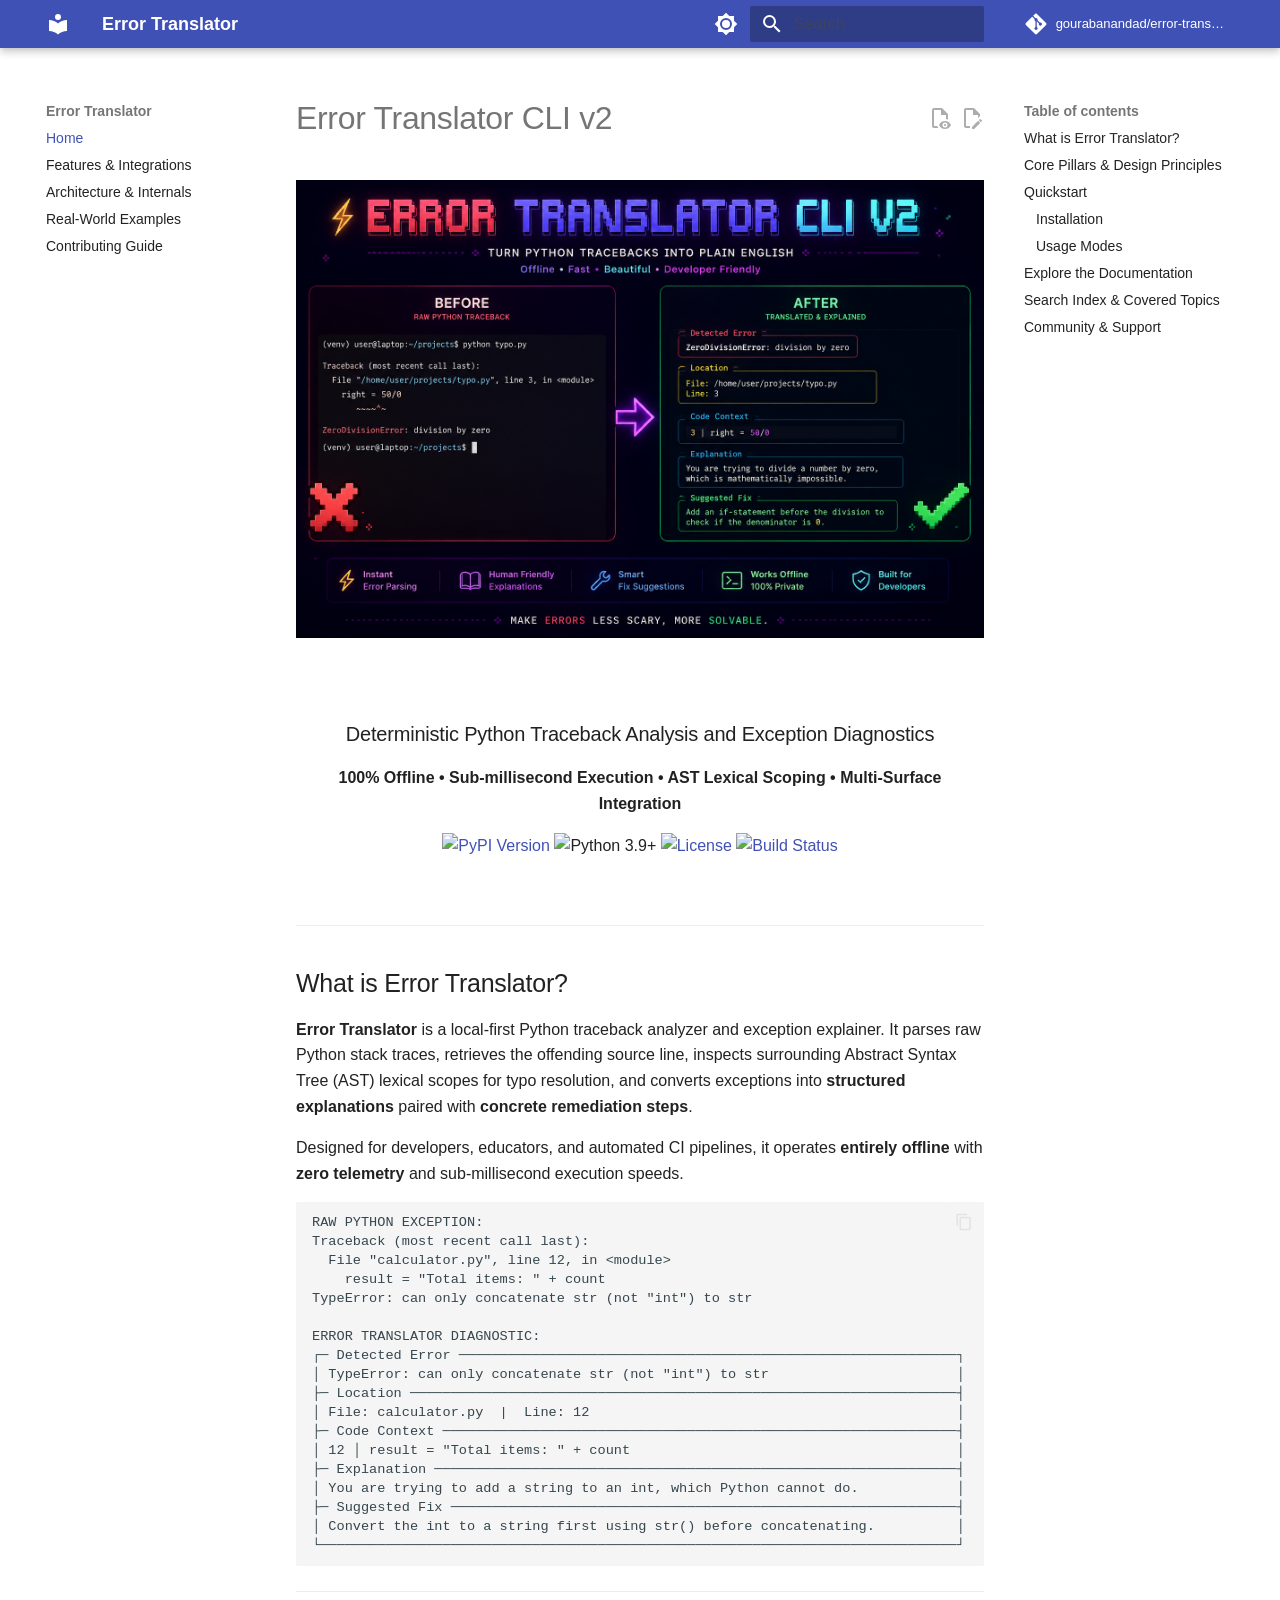
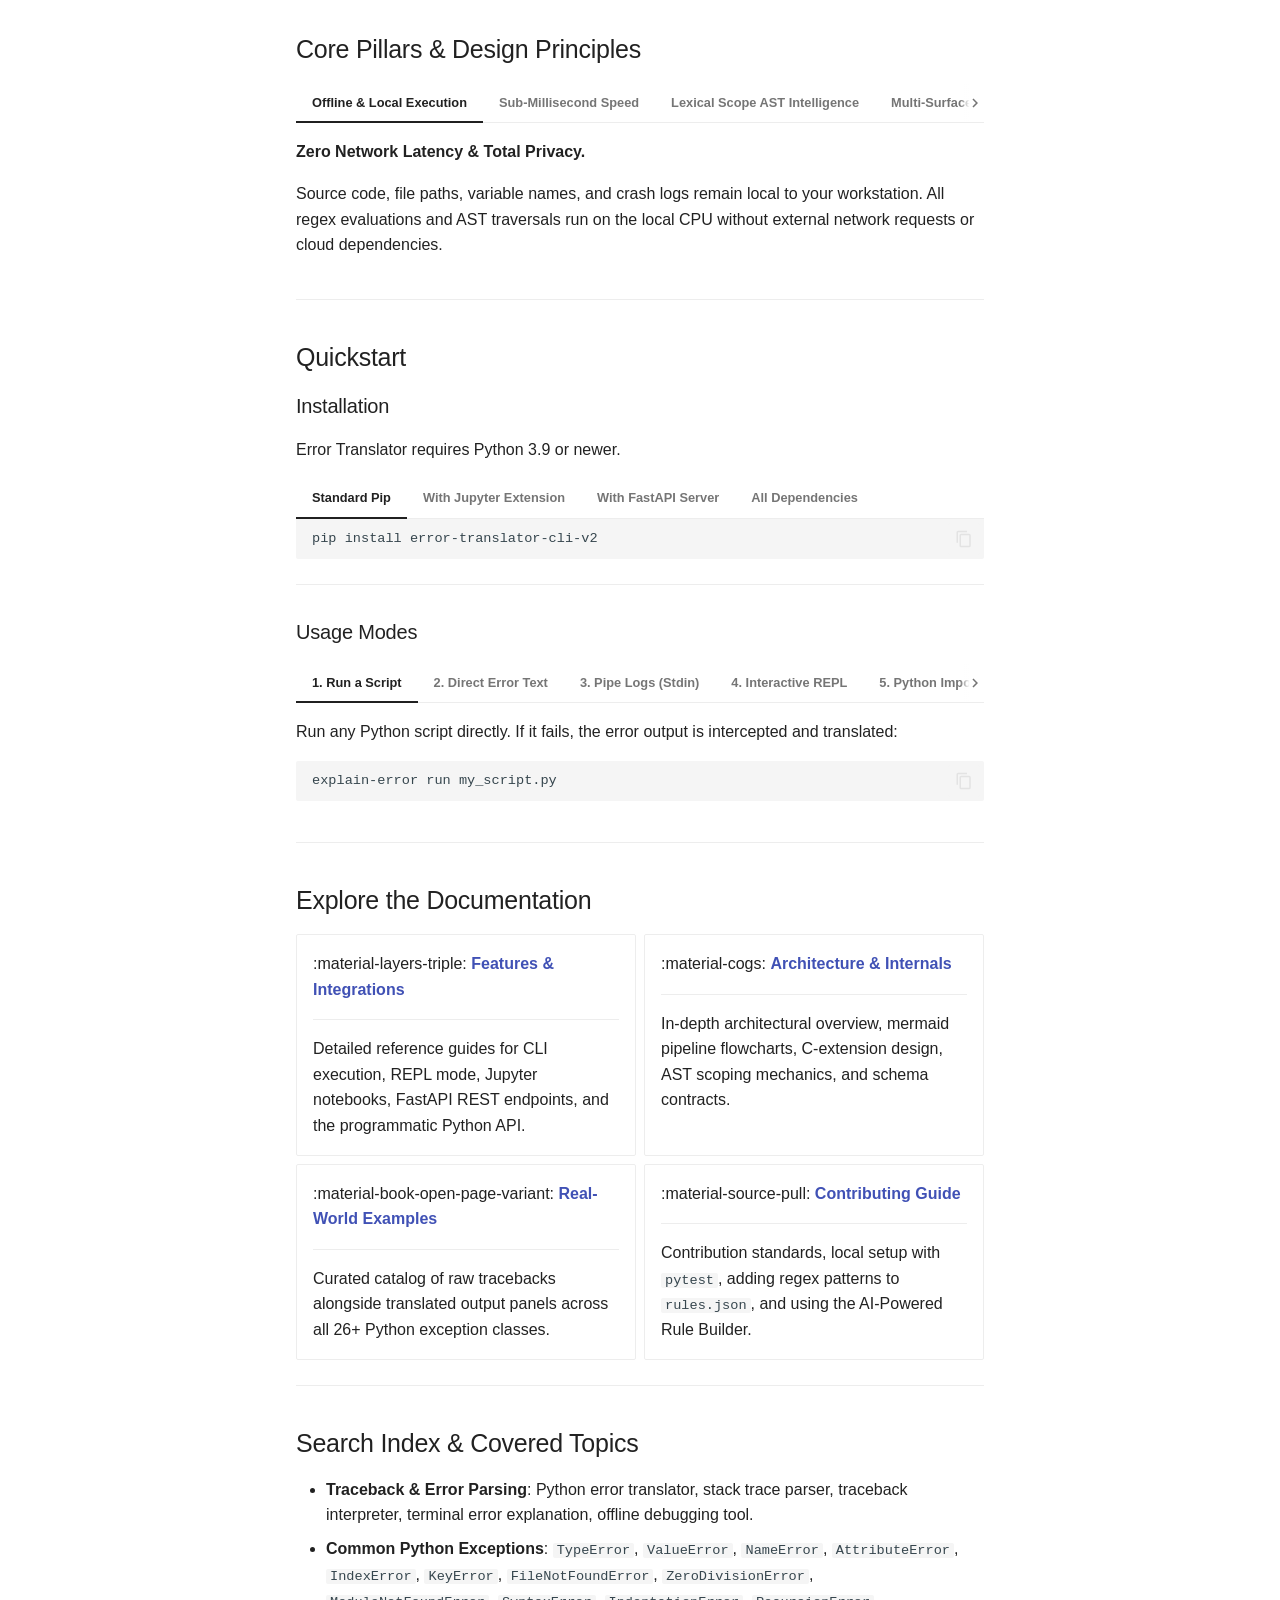
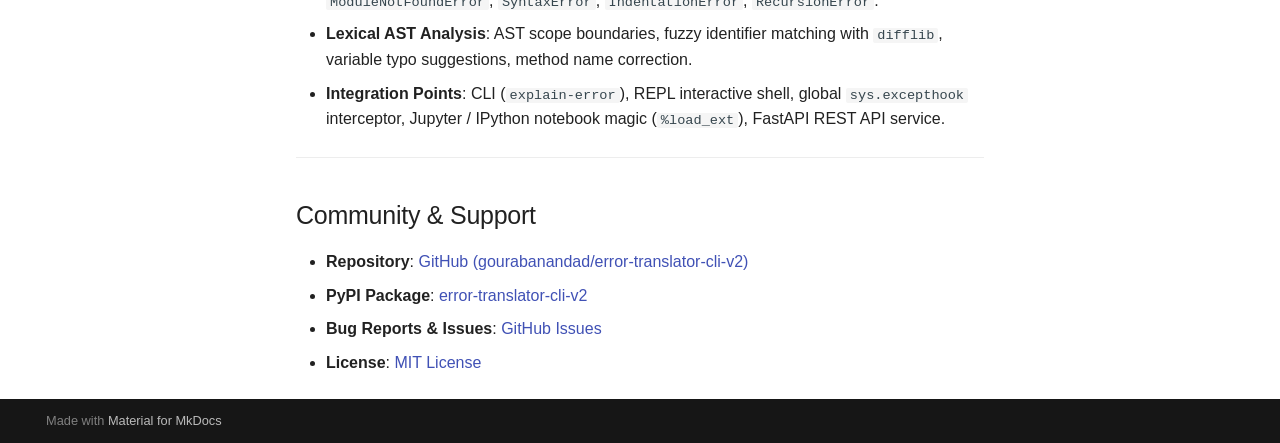
==== commit af8ad912: "Deployed 2d34ca9 with MkDocs version: 1.6.1" ====
--- a/index.html
+++ b/index.html
@@ -6,7 +6,7 @@
       <meta charset="utf-8">
       <meta name="viewport" content="width=device-width,initial-scale=1">
       
-        <meta name="description" content="Offline Python traceback translator and error explainer. Convert cryptic exceptions into clear explanations and actionable fixes.">
+        <meta name="description" content="Offline Python traceback translator, exception explainer, and CLI debugging tool. Analyzes Python stack traces, AST lexical scopes, and source code context to provide structured error remediation.">
       
       
         <meta name="author" content="Gourabananda Datta">
@@ -394,6 +394,17 @@
 </li>
       
         <li class="md-nav__item">
+  <a href="#search-index-covered-topics" class="md-nav__link">
+    <span class="md-ellipsis">
+      
+        Search Index &amp; Covered Topics
+      
+    </span>
+  </a>
+  
+</li>
+      
+        <li class="md-nav__item">
   <a href="#community-support" class="md-nav__link">
     <span class="md-ellipsis">
       
@@ -619,6 +630,17 @@
 </li>
       
         <li class="md-nav__item">
+  <a href="#search-index-covered-topics" class="md-nav__link">
+    <span class="md-ellipsis">
+      
+        Search Index &amp; Covered Topics
+      
+    </span>
+  </a>
+  
+</li>
+      
+        <li class="md-nav__item">
   <a href="#community-support" class="md-nav__link">
     <span class="md-ellipsis">
       
@@ -669,8 +691,8 @@
 
 <p><br></p>
 <div align="center">
-  <h3>⚡ Fatal to Fabulous: Turn cryptic Python exceptions into clear advice and actionable fixes. ⚡</h3>
-  <p><b>100% Offline • Sub-millisecond Performance • AST Scoped Analysis • Multi-Surface Integration</b></p>
+  <h3>Deterministic Python Traceback Analysis and Exception Diagnostics</h3>
+  <p><b>100% Offline • Sub-millisecond Execution • AST Lexical Scoping • Multi-Surface Integration</b></p>
 </div>
 
 <div align="center">
@@ -683,15 +705,15 @@
 <p><br></p>
 <hr />
 <h2 id="what-is-error-translator">What is Error Translator?<a class="headerlink" href="#what-is-error-translator" title="Permanent link">&para;</a></h2>
-<p><strong>Error Translator</strong> is a local-first Python traceback analyzer and exception explainer. It parses raw Python stack traces, retrieves the exact offending line of source code, inspects surrounding Abstract Syntax Tree (AST) lexical scopes for typo detection, and converts cryptic errors into <strong>crystal-clear explanations</strong> paired with <strong>concrete, actionable fixes</strong>.</p>
-<p>Designed for developers, learners, educators, and automated CI pipelines, it operates <strong>entirely offline</strong> with <strong>zero telemetry</strong> and sub-millisecond execution speeds.</p>
-<div class="language-text highlight"><pre><span></span><code><span id="__span-0-1"><a id="__codelineno-0-1" name="__codelineno-0-1" href="#__codelineno-0-1"></a>❌ RAW PYTHON EXCEPTION:
+<p><strong>Error Translator</strong> is a local-first Python traceback analyzer and exception explainer. It parses raw Python stack traces, retrieves the offending source line, inspects surrounding Abstract Syntax Tree (AST) lexical scopes for typo resolution, and converts exceptions into <strong>structured explanations</strong> paired with <strong>concrete remediation steps</strong>.</p>
+<p>Designed for developers, educators, and automated CI pipelines, it operates <strong>entirely offline</strong> with <strong>zero telemetry</strong> and sub-millisecond execution speeds.</p>
+<div class="language-text highlight"><pre><span></span><code><span id="__span-0-1"><a id="__codelineno-0-1" name="__codelineno-0-1" href="#__codelineno-0-1"></a>RAW PYTHON EXCEPTION:
 </span><span id="__span-0-2"><a id="__codelineno-0-2" name="__codelineno-0-2" href="#__codelineno-0-2"></a>Traceback (most recent call last):
 </span><span id="__span-0-3"><a id="__codelineno-0-3" name="__codelineno-0-3" href="#__codelineno-0-3"></a>  File "calculator.py", line 12, in &lt;module&gt;
 </span><span id="__span-0-4"><a id="__codelineno-0-4" name="__codelineno-0-4" href="#__codelineno-0-4"></a>    result = "Total items: " + count
 </span><span id="__span-0-5"><a id="__codelineno-0-5" name="__codelineno-0-5" href="#__codelineno-0-5"></a>TypeError: can only concatenate str (not "int") to str
 </span><span id="__span-0-6"><a id="__codelineno-0-6" name="__codelineno-0-6" href="#__codelineno-0-6"></a>
-</span><span id="__span-0-7"><a id="__codelineno-0-7" name="__codelineno-0-7" href="#__codelineno-0-7"></a>✨ ERROR TRANSLATOR DIAGNOSTIC:
+</span><span id="__span-0-7"><a id="__codelineno-0-7" name="__codelineno-0-7" href="#__codelineno-0-7"></a>ERROR TRANSLATOR DIAGNOSTIC:
 </span><span id="__span-0-8"><a id="__codelineno-0-8" name="__codelineno-0-8" href="#__codelineno-0-8"></a>┌─ Detected Error ─────────────────────────────────────────────────────────────┐
 </span><span id="__span-0-9"><a id="__codelineno-0-9" name="__codelineno-0-9" href="#__codelineno-0-9"></a>│ TypeError: can only concatenate str (not "int") to str                       │
 </span><span id="__span-0-10"><a id="__codelineno-0-10" name="__codelineno-0-10" href="#__codelineno-0-10"></a>├─ Location ───────────────────────────────────────────────────────────────────┤
@@ -706,23 +728,23 @@
 </span></code></pre></div>
 <hr />
 <h2 id="core-pillars-design-principles">Core Pillars &amp; Design Principles<a class="headerlink" href="#core-pillars-design-principles" title="Permanent link">&para;</a></h2>
-<div class="tabbed-set tabbed-alternate" data-tabs="1:4"><input checked="checked" id="__tabbed_1_1" name="__tabbed_1" type="radio" /><input id="__tabbed_1_2" name="__tabbed_1" type="radio" /><input id="__tabbed_1_3" name="__tabbed_1" type="radio" /><input id="__tabbed_1_4" name="__tabbed_1" type="radio" /><div class="tabbed-labels"><label for="__tabbed_1_1">🔒 100% Offline &amp; Private</label><label for="__tabbed_1_2">⚡ Sub-Millisecond Speed</label><label for="__tabbed_1_3">🧠 Lexical Scope AST Intelligence</label><label for="__tabbed_1_4">🔌 Universal Integration</label></div>
+<div class="tabbed-set tabbed-alternate" data-tabs="1:4"><input checked="checked" id="__tabbed_1_1" name="__tabbed_1" type="radio" /><input id="__tabbed_1_2" name="__tabbed_1" type="radio" /><input id="__tabbed_1_3" name="__tabbed_1" type="radio" /><input id="__tabbed_1_4" name="__tabbed_1" type="radio" /><div class="tabbed-labels"><label for="__tabbed_1_1">Offline &amp; Local Execution</label><label for="__tabbed_1_2">Sub-Millisecond Speed</label><label for="__tabbed_1_3">Lexical Scope AST Intelligence</label><label for="__tabbed_1_4">Multi-Surface Integration</label></div>
 <div class="tabbed-content">
 <div class="tabbed-block">
 <p><strong>Zero Network Latency &amp; Total Privacy.</strong></p>
-<p>Your source code, file paths, variable names, and crash logs never leave your workstation. All regex evaluations and AST traversals run strictly on your local CPU without making external API or LLM calls.</p>
+<p>Source code, file paths, variable names, and crash logs remain local to your workstation. All regex evaluations and AST traversals run on the local CPU without external network requests or cloud dependencies.</p>
 </div>
 <div class="tabbed-block">
 <p><strong>Dual-Engine Architecture.</strong></p>
-<p>Powered by a compiled C extension (<code>fast_matcher.c</code>) that accelerates pattern matching across pre-compiled regex tables. On systems without a C compiler, it automatically and transparently falls back to a pure-Python matching loop with zero difference in output.</p>
+<p>Powered by an optional compiled C extension (<code>fast_matcher.c</code>) that accelerates pattern matching across pre-compiled regex tables. On systems without a C compiler, it automatically and transparently falls back to a pure-Python matching loop with zero difference in output.</p>
 </div>
 <div class="tabbed-block">
 <p><strong>Context-Aware Diagnostics.</strong></p>
-<p>When a <code>NameError</code>, <code>AttributeError</code>, or <code>ImportError</code> occurs, the engine parses the Python file into an Abstract Syntax Tree (AST). By analyzing <code>lineno</code> and <code>end_lineno</code> boundaries, it searches for similar identifiers strictly within the visible scope—offering precise "Did you mean?" suggestions.</p>
-</div>
-<div class="tabbed-block">
-<p><strong>Five Ways to Debug.</strong></p>
-<p>Use Error Translator anywhere in your development lifecycle:</p>
+<p>When a <code>NameError</code>, <code>AttributeError</code>, or <code>ImportError</code> occurs, the engine parses the Python file into an Abstract Syntax Tree (AST). By analyzing <code>lineno</code> and <code>end_lineno</code> boundaries, it searches for similar identifiers strictly within the visible scope—offering precise suggestions without false positives.</p>
+</div>
+<div class="tabbed-block">
+<p><strong>Flexible Tooling Across Environments.</strong></p>
+<p>Use Error Translator across the development lifecycle:</p>
 <ol>
 <li><strong>Command-Line Tool (<code>explain-error</code>)</strong> for running scripts, analyzing logs, or starting interactive REPL sessions.</li>
 <li><strong>Automatic Hook (<code>error_translator.auto</code>)</strong> for global exception interception via <code>sys.excepthook</code>.</li>
@@ -822,6 +844,14 @@
 </ul>
 </div>
 <hr />
+<h2 id="search-index-covered-topics">Search Index &amp; Covered Topics<a class="headerlink" href="#search-index-covered-topics" title="Permanent link">&para;</a></h2>
+<ul>
+<li><strong>Traceback &amp; Error Parsing</strong>: Python error translator, stack trace parser, traceback interpreter, terminal error explanation, offline debugging tool.</li>
+<li><strong>Common Python Exceptions</strong>: <code>TypeError</code>, <code>ValueError</code>, <code>NameError</code>, <code>AttributeError</code>, <code>IndexError</code>, <code>KeyError</code>, <code>FileNotFoundError</code>, <code>ZeroDivisionError</code>, <code>ModuleNotFoundError</code>, <code>SyntaxError</code>, <code>IndentationError</code>, <code>RecursionError</code>.</li>
+<li><strong>Lexical AST Analysis</strong>: AST scope boundaries, fuzzy identifier matching with <code>difflib</code>, variable typo suggestions, method name correction.</li>
+<li><strong>Integration Points</strong>: CLI (<code>explain-error</code>), REPL interactive shell, global <code>sys.excepthook</code> interceptor, Jupyter / IPython notebook magic (<code>%load_ext</code>), FastAPI REST API service.</li>
+</ul>
+<hr />
 <h2 id="community-support">Community &amp; Support<a class="headerlink" href="#community-support" title="Permanent link">&para;</a></h2>
 <ul>
 <li><strong>Repository</strong>: <a href="https://github.com/gourabanandad/error-translator-cli-v2">GitHub (gourabanandad/error-translator-cli-v2)</a></li>
